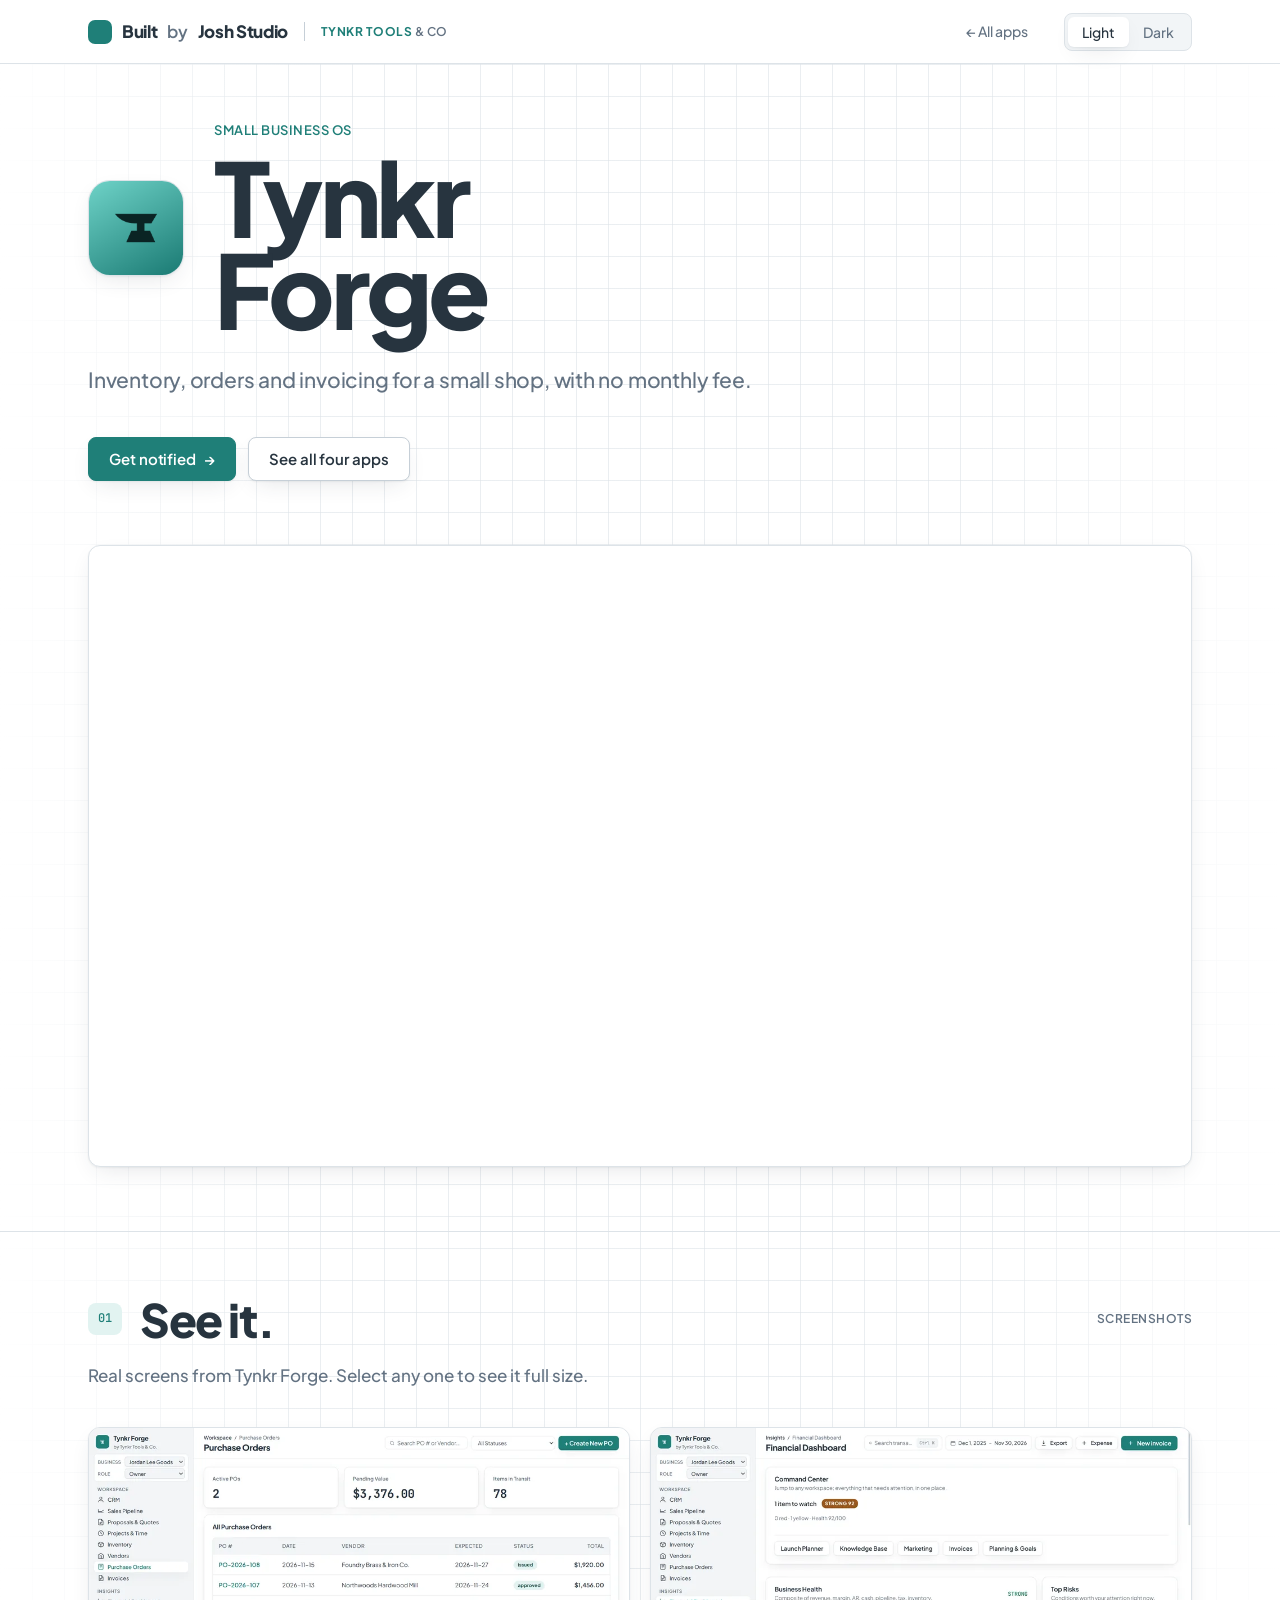
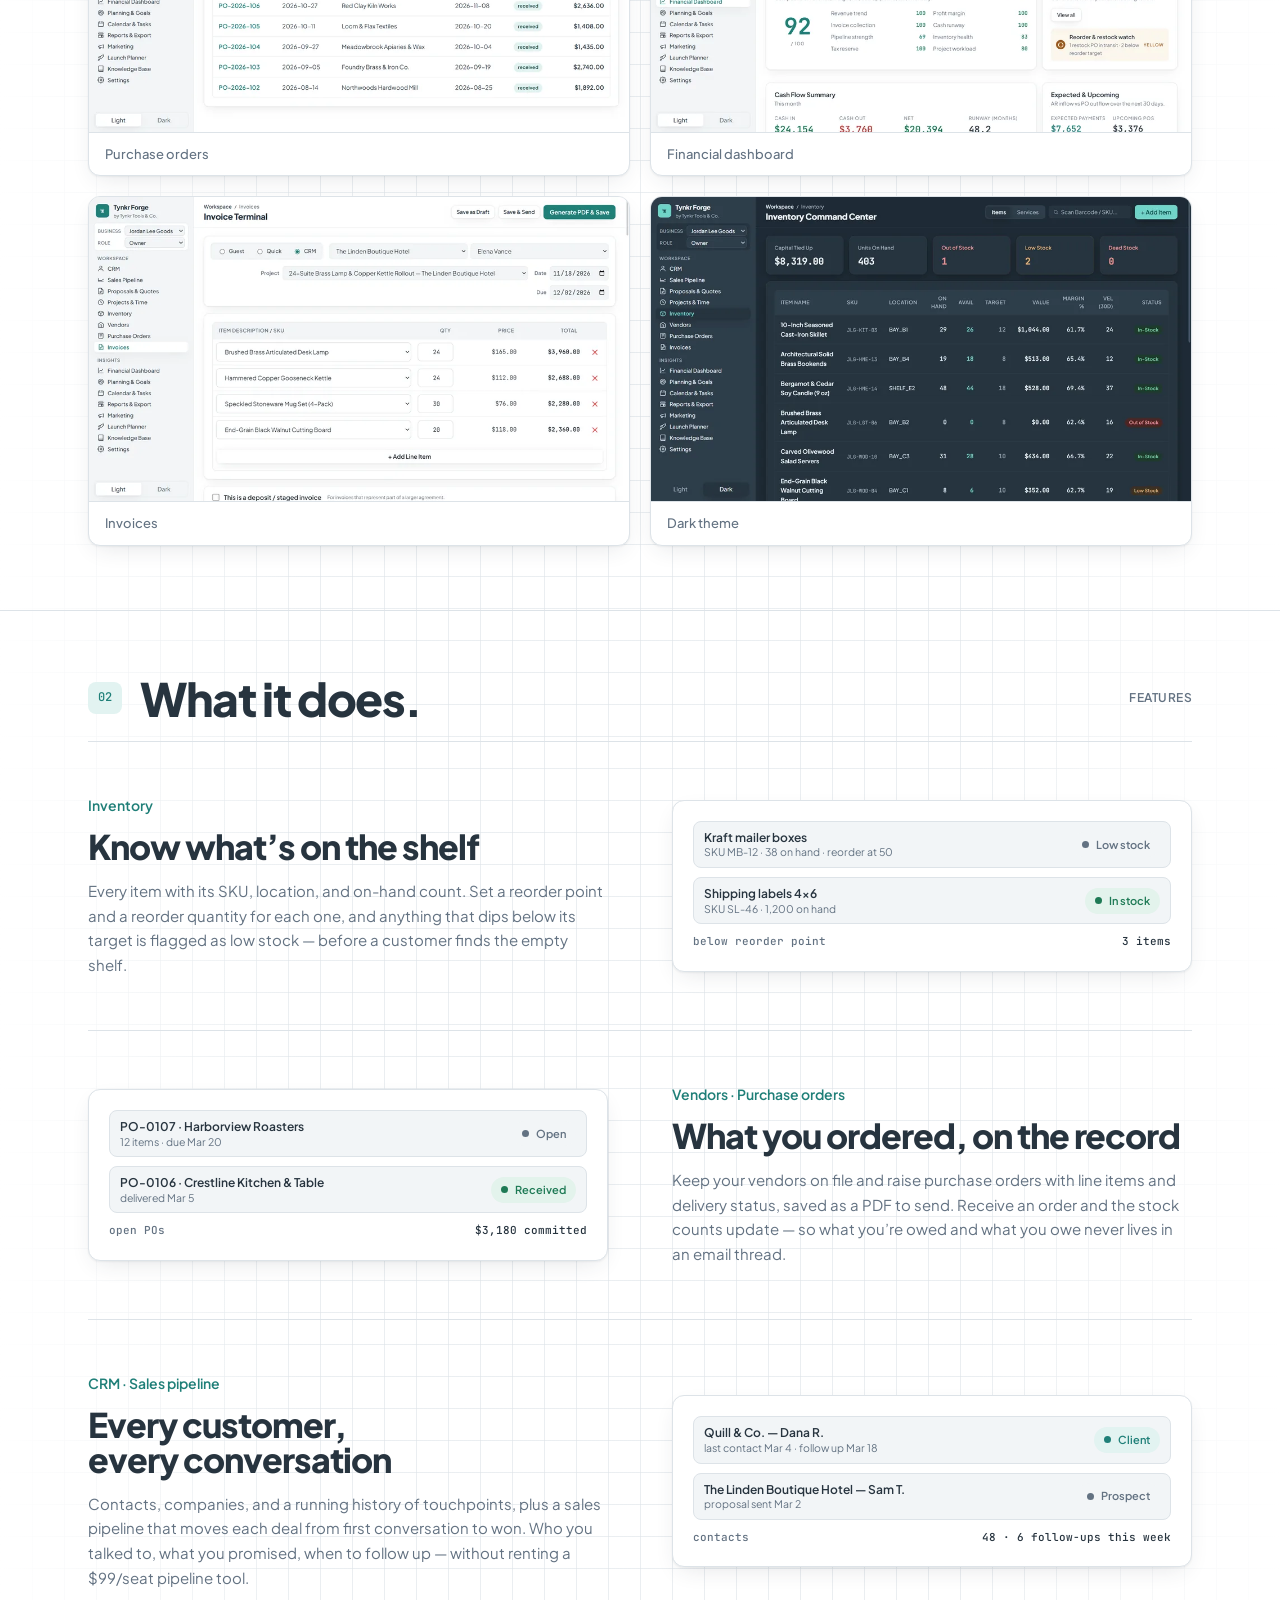
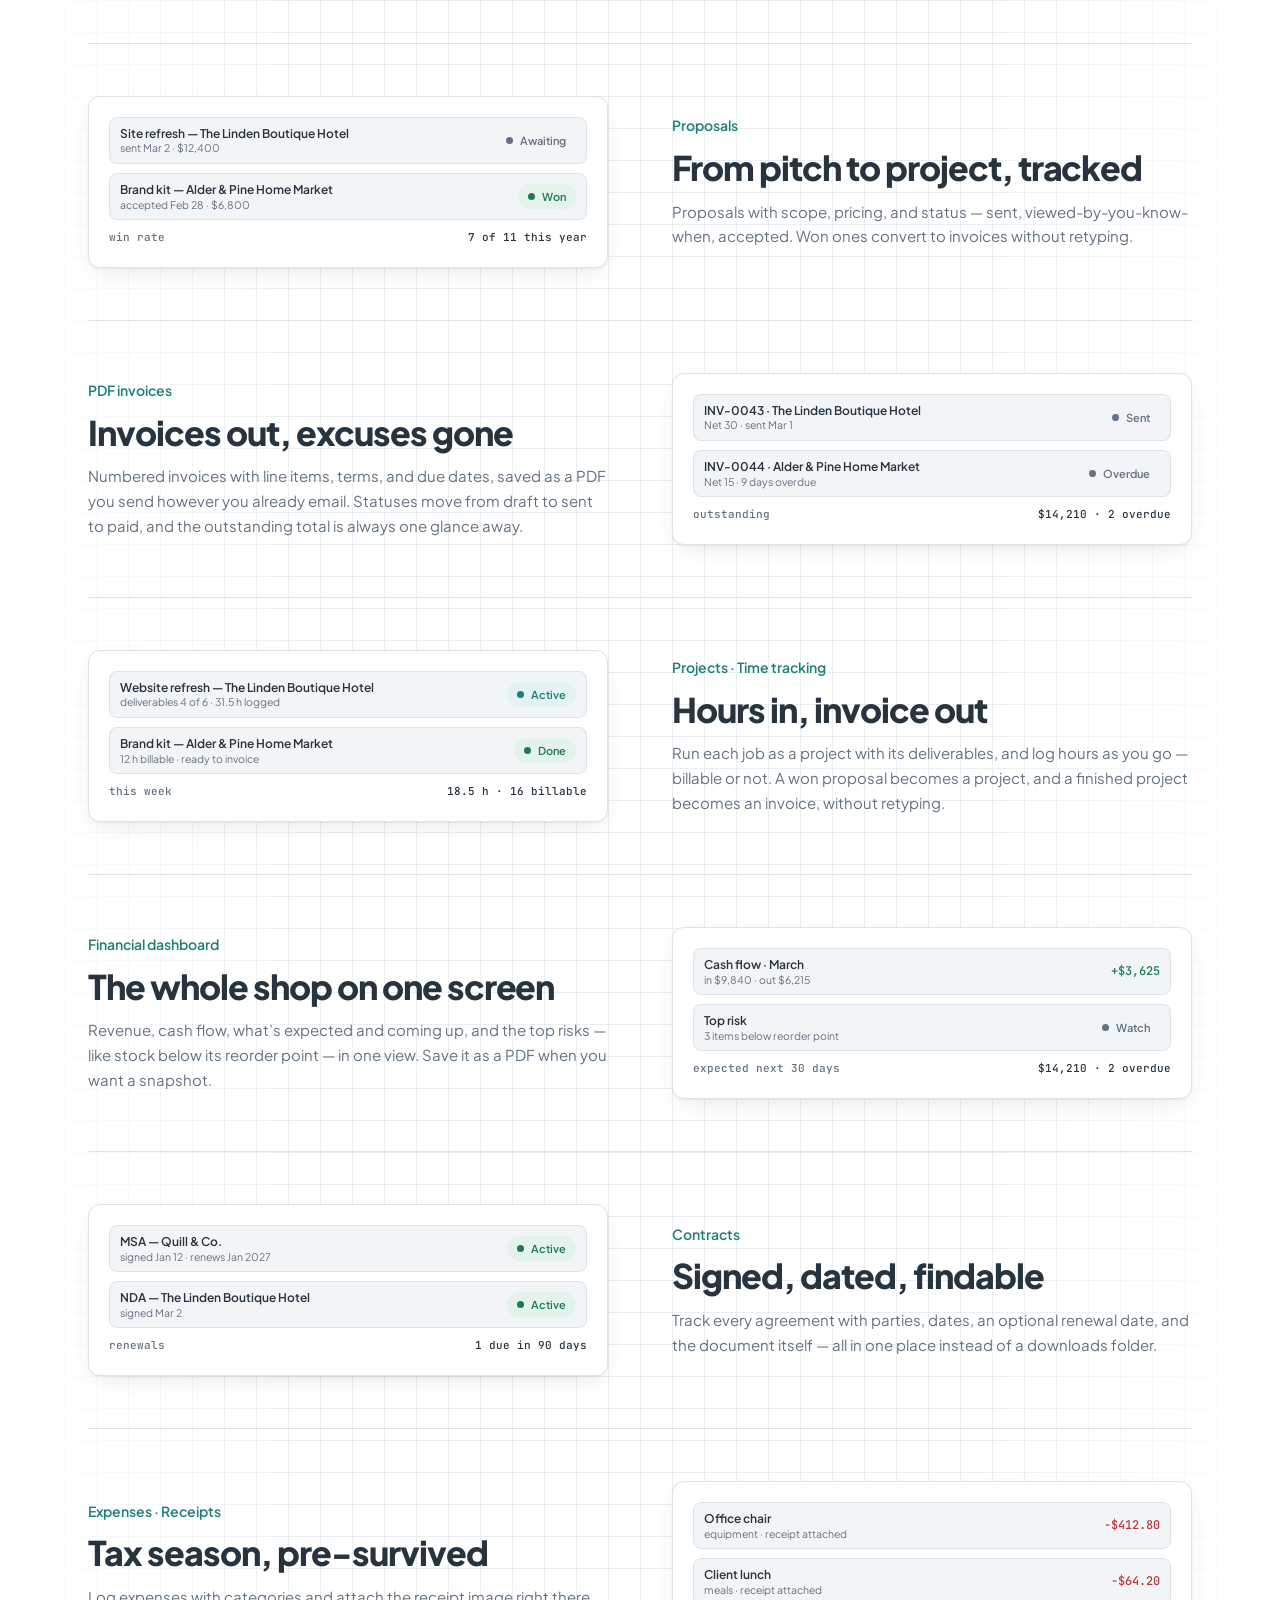
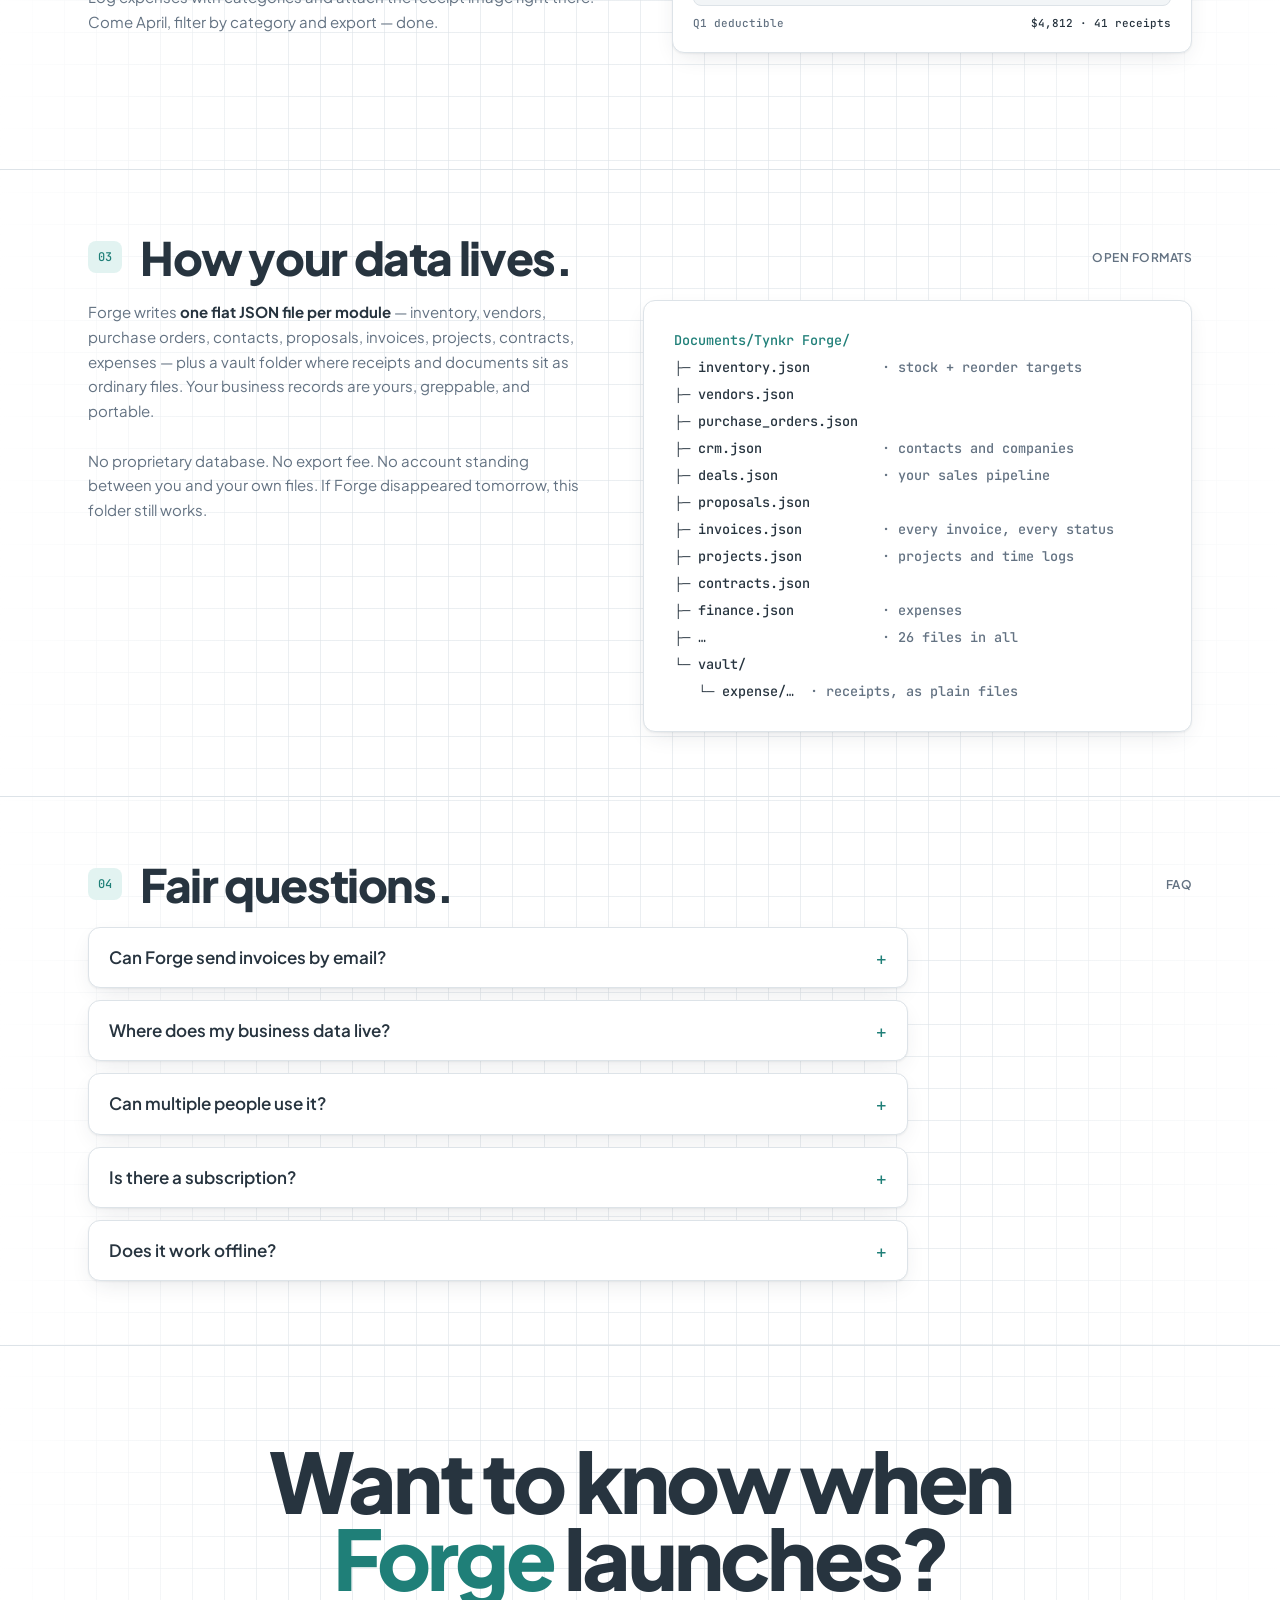
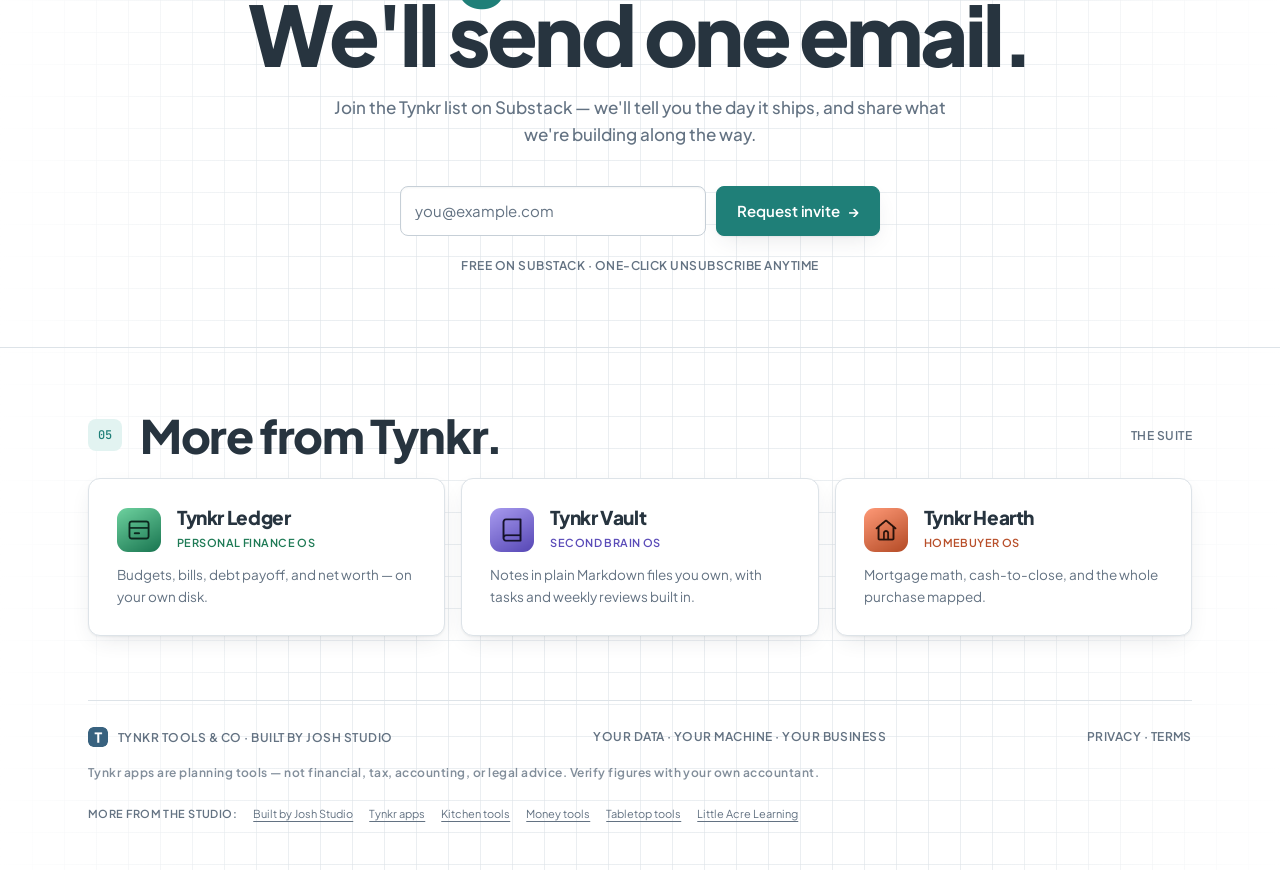
==== forge/index.html @ 576e193b "App icons: the Microsoft Store 300x300 tiles replace the letter icons - assets/tynkr-{vault,ledger,h" ====
<!doctype html>
<html lang="en" data-theme="light" data-screen-label="Tynkr Forge — Product page">
<head>
<meta charset="utf-8">
<!-- Google Analytics 4 -->
<script async src="https://www.googletagmanager.com/gtag/js?id=G-QDSPBB7S9J"></script>
<script>
  window.dataLayer = window.dataLayer || [];
  function gtag(){dataLayer.push(arguments);}
  gtag('js', new Date());
  gtag('config', 'G-QDSPBB7S9J');
</script>
<meta name="viewport" content="width=device-width,initial-scale=1">
<title>Tynkr Forge — Local-First Small Business OS for Windows</title>
<meta name="description" content="Inventory, orders and invoicing for a small shop, with no monthly fee — one local-first Windows app. No cloud, no accounts, no subscription.">
<meta name="robots" content="max-image-preview:large, max-snippet:-1, max-video-preview:-1">
<link rel="canonical" href="https://tynkr.builtbyjoshstudio.com/forge/">
<meta property="og:title" content="Tynkr Forge — Local-First Small Business OS for Windows">
<meta property="og:description" content="Inventory, orders and invoicing for a small shop, with no monthly fee — one local-first Windows app. No cloud, no accounts, no subscription.">
<meta property="og:image" content="https://tynkr.builtbyjoshstudio.com/assets/og-card.png">
<meta property="og:image:width" content="1200">
<meta property="og:image:height" content="630">
<meta property="og:image:alt" content="Tynkr Tools & Co — Your data. Your machine. Your business.">
<meta property="og:site_name" content="Tynkr Tools & Co">
<meta name="twitter:card" content="summary_large_image">
<meta name="twitter:image" content="https://tynkr.builtbyjoshstudio.com/assets/og-card.png">
<link rel="icon" href="/favicon.ico" sizes="any">
<link rel="icon" type="image/png" sizes="32x32" href="/favicon-32x32.png">
<link rel="icon" type="image/png" sizes="16x16" href="/favicon-16x16.png">
<link rel="apple-touch-icon" sizes="180x180" href="/apple-touch-icon.png">
<meta property="og:type" content="website">
<meta property="og:url" content="https://tynkr.builtbyjoshstudio.com/forge/">
<link rel="preload" href="/fonts/PlusJakartaSans-Variable.woff2" as="font" type="font/woff2" crossorigin>
<link rel="stylesheet" href="/css/tokens.css">
<link rel="stylesheet" href="/css/components.css">
<link rel="stylesheet" href="/css/tynkr.css">
<script type="application/ld+json">{"@context":"https://schema.org","@type":"SoftwareApplication","name":"Tynkr Forge","operatingSystem":"Windows","applicationCategory":"BusinessApplication","description":"Inventory, orders and invoicing for a small shop, with no monthly fee — one local-first Windows app. No cloud, no accounts, no subscription.","url":"https://tynkr.builtbyjoshstudio.com/forge/","publisher":{"@type":"Organization","@id":"https://builtbyjoshstudio.com/#organization","name":"Built by Josh Studio LLC"}}</script>
<script type="application/ld+json">{"@context":"https://schema.org","@type":"FAQPage","mainEntity":[{"@type":"Question","name":"Can Forge send invoices by email?","acceptedAnswer":{"@type":"Answer","text":"Forge generates the invoice as a PDF you send however you already email — it doesn’t send mail itself or route your client data through any server."}},{"@type":"Question","name":"Where does my business data live?","acceptedAnswer":{"@type":"Answer","text":"In flat JSON files on your disk — one per module — plus a vault folder where receipts and documents sit as ordinary files. Back it up with whatever you already use."}},{"@type":"Question","name":"Can multiple people use it?","acceptedAnswer":{"@type":"Answer","text":"Forge is built for solo owners and works on one machine at a time. Because the data is flat files, you can share the folder between machines with your own sync — but there’s no multi-user server, by design."}},{"@type":"Question","name":"Is there a subscription?","acceptedAnswer":{"@type":"Answer","text":"No. Forge is a one-time purchase when it launches. Bug fixes are always free; major version upgrades are a separate purchase. No account, no recurring billing."}},{"@type":"Question","name":"Does it work offline?","acceptedAnswer":{"@type":"Answer","text":"Yes. The app needs no internet connection and makes no network calls of its own. Updates arrive through the Microsoft Store when you're online."}}]}</script>
<script type="application/ld+json">{"@context":"https://schema.org","@type":"BreadcrumbList","itemListElement":[{"@type":"ListItem","position":1,"name":"Tynkr Tools & Co","item":"https://tynkr.builtbyjoshstudio.com/"},{"@type":"ListItem","position":2,"name":"Tynkr Forge","item":"https://tynkr.builtbyjoshstudio.com/forge/"}]}</script></head>
<body data-app="forge">

<!-- ===== TOP BAR ===== -->
<header class="nav tk-nav">
  <div class="wrap">
    <div class="tk-brand">
      <a class="wordmark" href="/">Built <em>by</em> Josh Studio</a>
      <span class="line-tag"><b>TYNKR TOOLS</b> &amp; CO</span>
    </div>
    <a class="tn-back" href="/">← All apps</a>
    <div class="switch" role="group" aria-label="Theme">
      <button type="button" data-theme-btn="light" aria-pressed="true">Light</button>
      <button type="button" data-theme-btn="dark" aria-pressed="false">Dark</button>
    </div>
  </div>
</header>

<main>

  <!-- ===== HERO ===== -->
  <header class="hero phero" data-screen-label="Hero">
    <div class="wrap">
      <div class="phero-main">
        <img class="appicon" data-appfb="forge" src="/assets/tynkr-forge-300.png" alt="Tynkr Forge icon" width="300" height="300">
        <div>
          <span class="os">Small Business OS</span>
          <h1>Tynkr<br>Forge</h1>
        </div>
      </div>
      <p class="hero-sub">Inventory, orders and invoicing for a small shop, with no monthly fee.</p>
      <div class="hero-cta">
        <a class="btn primary" href="#beta">Get notified <span class="arr">→</span></a>
        <a class="btn ghost" href="/">See all four apps</a>
      </div>

      <!-- what it looks like: the real inventory screen -->
      <div class="shot-frame" data-screen-label="App screenshot">
        <a class="shot" href="/assets/screens/forge-01-inventory.png" data-webp="/assets/screens/forge-01-inventory.webp" data-cap="Inventory"><picture><source type="image/webp" srcset="/assets/screens/forge-01-inventory-960.webp 960w, /assets/screens/forge-01-inventory.webp 1920w" sizes="(max-width: 1160px) calc(100vw - 56px), 1104px"><img src="/assets/screens/forge-01-inventory-960.png" srcset="/assets/screens/forge-01-inventory-960.png 960w, /assets/screens/forge-01-inventory.png 1920w" sizes="(max-width: 1160px) calc(100vw - 56px), 1104px" width="1920" height="1080" alt="Tynkr Forge’s Inventory Command Center: capital tied up, units on hand, and out-of-stock, low-stock and dead-stock counts, above an item table with SKU, location, stock on hand and available, reorder target, value, margin, 30-day sales velocity and status." loading="eager" fetchpriority="high" decoding="async"></picture></a>
      </div>
    </div>
  </header>

  <!-- ===== 01 · SCREENSHOTS ===== -->
  <section class="s" id="screens" data-screen-label="Screenshots">
    <div class="wrap">
      <div class="s-head reveal">
        <span class="s-num">01</span>
        <h2>See it.</h2>
        <span class="tag">Screenshots</span>
      </div>
      <p class="lead reveal">Real screens from Tynkr Forge. Select any one to see it full size.</p>
      <div class="shots">
        <a class="shot reveal" href="/assets/screens/forge-07-purchase-orders.png" data-webp="/assets/screens/forge-07-purchase-orders.webp" data-cap="Purchase orders"><picture><source type="image/webp" srcset="/assets/screens/forge-07-purchase-orders-960.webp 960w, /assets/screens/forge-07-purchase-orders.webp 1920w" sizes="(max-width: 760px) calc(100vw - 56px), 542px"><img src="/assets/screens/forge-07-purchase-orders-960.png" srcset="/assets/screens/forge-07-purchase-orders-960.png 960w, /assets/screens/forge-07-purchase-orders.png 1920w" sizes="(max-width: 760px) calc(100vw - 56px), 542px" width="1920" height="1080" alt="Tynkr Forge’s Purchase Orders screen: active POs, pending value and items in transit, above a list of purchase orders with date, vendor, expected date, status and total." loading="eager" decoding="async"></picture><span class="cap">Purchase orders</span></a>
        <a class="shot reveal" href="/assets/screens/forge-02-dashboard.png" data-webp="/assets/screens/forge-02-dashboard.webp" data-cap="Financial dashboard"><picture><source type="image/webp" srcset="/assets/screens/forge-02-dashboard-960.webp 960w, /assets/screens/forge-02-dashboard.webp 1920w" sizes="(max-width: 760px) calc(100vw - 56px), 542px"><img src="/assets/screens/forge-02-dashboard-960.png" srcset="/assets/screens/forge-02-dashboard-960.png 960w, /assets/screens/forge-02-dashboard.png 1920w" sizes="(max-width: 760px) calc(100vw - 56px), 542px" width="1920" height="1080" alt="Tynkr Forge’s Financial Dashboard: a business health score with its parts, top risks including a reorder watch, and a cash flow summary." loading="lazy" decoding="async"></picture><span class="cap">Financial dashboard</span></a>
        <a class="shot reveal" href="/assets/screens/forge-06-invoices.png" data-webp="/assets/screens/forge-06-invoices.webp" data-cap="Invoices"><picture><source type="image/webp" srcset="/assets/screens/forge-06-invoices-960.webp 960w, /assets/screens/forge-06-invoices.webp 1920w" sizes="(max-width: 760px) calc(100vw - 56px), 542px"><img src="/assets/screens/forge-06-invoices-960.png" srcset="/assets/screens/forge-06-invoices-960.png 960w, /assets/screens/forge-06-invoices.png 1920w" sizes="(max-width: 760px) calc(100vw - 56px), 542px" width="1920" height="1080" alt="Tynkr Forge’s Invoice Terminal: an invoice for a customer and project, with line items, quantities, prices and totals, and a Generate PDF &amp; Save button." loading="lazy" decoding="async"></picture><span class="cap">Invoices</span></a>
        <a class="shot reveal" href="/assets/screens/forge-09-inventory-dark.png" data-webp="/assets/screens/forge-09-inventory-dark.webp" data-cap="Dark theme"><picture><source type="image/webp" srcset="/assets/screens/forge-09-inventory-dark-960.webp 960w, /assets/screens/forge-09-inventory-dark.webp 1920w" sizes="(max-width: 760px) calc(100vw - 56px), 542px"><img src="/assets/screens/forge-09-inventory-dark-960.png" srcset="/assets/screens/forge-09-inventory-dark-960.png 960w, /assets/screens/forge-09-inventory-dark.png 1920w" sizes="(max-width: 760px) calc(100vw - 56px), 542px" width="1920" height="1080" alt="Tynkr Forge’s Inventory Command Center in the dark theme." loading="lazy" decoding="async"></picture><span class="cap">Dark theme</span></a>
      </div>
    </div>
  </section>

  <!-- ===== 02 · FEATURES ===== -->
  <section class="s" id="features" data-screen-label="Features">
    <div class="wrap">
      <div class="s-head reveal">
        <span class="s-num">02</span>
        <h2>What it does.</h2>
        <span class="tag">Features</span>
      </div>

      <div class="featrow reveal">
        <div class="ftext">
          <span class="eyebrow">Inventory</span>
          <h3>Know what’s on the shelf</h3>
          <p>Every item with its SKU, location, and on-hand count. Set a reorder point and a reorder quantity for each one, and anything that dips below its target is flagged as low stock — before a customer finds the empty shelf.</p>
        </div>
        <div class="fdemo" aria-hidden="true"><div class="mini"><div><div class="tt">Kraft mailer boxes</div><div class="ss">SKU MB-12 · 38 on hand · reorder at 50</div></div><span class="badge plain"><span class="d"></span>Low stock</span></div><div class="mini"><div><div class="tt">Shipping labels 4×6</div><div class="ss">SKU SL-46 · 1,200 on hand</div></div><span class="badge pos"><span class="d"></span>In stock</span></div><div class="klabel"><span>below reorder point</span><b>3 items</b></div></div>
      </div>

      <div class="featrow flip reveal">
        <div class="ftext">
          <span class="eyebrow">Vendors · Purchase orders</span>
          <h3>What you ordered, on the record</h3>
          <p>Keep your vendors on file and raise purchase orders with line items and delivery status, saved as a PDF to send. Receive an order and the stock counts update — so what you’re owed and what you owe never lives in an email thread.</p>
        </div>
        <div class="fdemo" aria-hidden="true"><div class="mini"><div><div class="tt">PO-0107 · Harborview Roasters</div><div class="ss">12 items · due Mar 20</div></div><span class="badge plain"><span class="d"></span>Open</span></div><div class="mini"><div><div class="tt">PO-0106 · Crestline Kitchen &amp; Table</div><div class="ss">delivered Mar 5</div></div><span class="badge pos"><span class="d"></span>Received</span></div><div class="klabel"><span>open POs</span><b>$3,180 committed</b></div></div>
      </div>

      <div class="featrow reveal">
        <div class="ftext">
          <span class="eyebrow">CRM · Sales pipeline</span>
          <h3>Every customer, every conversation</h3>
          <p>Contacts, companies, and a running history of touchpoints, plus a sales pipeline that moves each deal from first conversation to won. Who you talked to, what you promised, when to follow up — without renting a $99/seat pipeline tool.</p>
        </div>
        <div class="fdemo" aria-hidden="true"><div class="mini"><div><div class="tt">Quill &amp; Co. — Dana R.</div><div class="ss">last contact Mar 4 · follow up Mar 18</div></div><span class="badge acc"><span class="d"></span>Client</span></div><div class="mini"><div><div class="tt">The Linden Boutique Hotel — Sam T.</div><div class="ss">proposal sent Mar 2</div></div><span class="badge plain"><span class="d"></span>Prospect</span></div><div class="klabel"><span>contacts</span><b>48 · 6 follow-ups this week</b></div></div>
      </div>

      <div class="featrow flip reveal">
        <div class="ftext">
          <span class="eyebrow">Proposals</span>
          <h3>From pitch to project, tracked</h3>
          <p>Proposals with scope, pricing, and status — sent, viewed-by-you-know-when, accepted. Won ones convert to invoices without retyping.</p>
        </div>
        <div class="fdemo" aria-hidden="true"><div class="mini"><div><div class="tt">Site refresh — The Linden Boutique Hotel</div><div class="ss">sent Mar 2 · $12,400</div></div><span class="badge plain"><span class="d"></span>Awaiting</span></div><div class="mini"><div><div class="tt">Brand kit — Alder &amp; Pine Home Market</div><div class="ss">accepted Feb 28 · $6,800</div></div><span class="badge pos"><span class="d"></span>Won</span></div><div class="klabel"><span>win rate</span><b>7 of 11 this year</b></div></div>
      </div>
      <div class="featrow reveal">
        <div class="ftext">
          <span class="eyebrow">PDF invoices</span>
          <h3>Invoices out, excuses gone</h3>
          <p>Numbered invoices with line items, terms, and due dates, saved as a PDF you send however you already email. Statuses move from draft to sent to paid, and the outstanding total is always one glance away.</p>
        </div>
        <div class="fdemo" aria-hidden="true"><div class="mini"><div><div class="tt">INV-0043 · The Linden Boutique Hotel</div><div class="ss">Net 30 · sent Mar 1</div></div><span class="badge plain"><span class="d"></span>Sent</span></div><div class="mini"><div><div class="tt">INV-0044 · Alder &amp; Pine Home Market</div><div class="ss">Net 15 · 9 days overdue</div></div><span class="badge plain"><span class="d"></span>Overdue</span></div><div class="klabel"><span>outstanding</span><b>$14,210 · 2 overdue</b></div></div>
      </div>

      <div class="featrow flip reveal">
        <div class="ftext">
          <span class="eyebrow">Projects · Time tracking</span>
          <h3>Hours in, invoice out</h3>
          <p>Run each job as a project with its deliverables, and log hours as you go — billable or not. A won proposal becomes a project, and a finished project becomes an invoice, without retyping.</p>
        </div>
        <div class="fdemo" aria-hidden="true"><div class="mini"><div><div class="tt">Website refresh — The Linden Boutique Hotel</div><div class="ss">deliverables 4 of 6 · 31.5 h logged</div></div><span class="badge acc"><span class="d"></span>Active</span></div><div class="mini"><div><div class="tt">Brand kit — Alder &amp; Pine Home Market</div><div class="ss">12 h billable · ready to invoice</div></div><span class="badge pos"><span class="d"></span>Done</span></div><div class="klabel"><span>this week</span><b>18.5 h · 16 billable</b></div></div>
      </div>

      <div class="featrow reveal">
        <div class="ftext">
          <span class="eyebrow">Financial dashboard</span>
          <h3>The whole shop on one screen</h3>
          <p>Revenue, cash flow, what’s expected and coming up, and the top risks — like stock below its reorder point — in one view. Save it as a PDF when you want a snapshot.</p>
        </div>
        <div class="fdemo" aria-hidden="true"><div class="mini"><div><div class="tt">Cash flow · March</div><div class="ss">in $9,840 · out $6,215</div></div><span class="amt" style="color:var(--pos)">+$3,625</span></div><div class="mini"><div><div class="tt">Top risk</div><div class="ss">3 items below reorder point</div></div><span class="badge plain"><span class="d"></span>Watch</span></div><div class="klabel"><span>expected next 30 days</span><b>$14,210 · 2 overdue</b></div></div>
      </div>

      <div class="featrow flip reveal">
        <div class="ftext">
          <span class="eyebrow">Contracts</span>
          <h3>Signed, dated, findable</h3>
          <p>Track every agreement with parties, dates, an optional renewal date, and the document itself — all in one place instead of a downloads folder.</p>
        </div>
        <div class="fdemo" aria-hidden="true"><div class="mini"><div><div class="tt">MSA — Quill &amp; Co.</div><div class="ss">signed Jan 12 · renews Jan 2027</div></div><span class="badge pos"><span class="d"></span>Active</span></div><div class="mini"><div><div class="tt">NDA — The Linden Boutique Hotel</div><div class="ss">signed Mar 2</div></div><span class="badge pos"><span class="d"></span>Active</span></div><div class="klabel"><span>renewals</span><b>1 due in 90 days</b></div></div>
      </div>

      <div class="featrow reveal">
        <div class="ftext">
          <span class="eyebrow">Expenses · Receipts</span>
          <h3>Tax season, pre-survived</h3>
          <p>Log expenses with categories and attach the receipt image right there. Come April, filter by category and export — done.</p>
        </div>
        <div class="fdemo" aria-hidden="true"><div class="mini"><div><div class="tt">Office chair</div><div class="ss">equipment · receipt attached</div></div><span class="amt" style="color:var(--neg)">−$412.80</span></div><div class="mini"><div><div class="tt">Client lunch</div><div class="ss">meals · receipt attached</div></div><span class="amt" style="color:var(--neg)">−$64.20</span></div><div class="klabel"><span>Q1 deductible</span><b>$4,812 · 41 receipts</b></div></div>
      </div>
    </div>
  </section>

  <!-- ===== 03 · YOUR DATA ===== -->
  <section class="s" id="data" data-screen-label="How your data lives">
    <div class="wrap">
      <div class="s-head reveal">
        <span class="s-num">03</span>
        <h2>How your data lives.</h2>
        <span class="tag">Open formats</span>
      </div>
      <div class="datacols">
        <p class="dnote reveal">Forge writes <strong>one flat JSON file per module</strong> — inventory, vendors, purchase orders, contacts, proposals, invoices, projects, contracts, expenses — plus a vault folder where receipts and documents sit as ordinary files. Your business records are yours, greppable, and portable.<br><br>No proprietary database. No export fee. No account standing between you and your own files. If Forge disappeared tomorrow, this folder still works.</p>
        <div class="ftree reveal"><b>Documents/Tynkr Forge/</b>
├─ inventory.json         <i>· stock + reorder targets</i>
├─ vendors.json
├─ purchase_orders.json
├─ crm.json               <i>· contacts and companies</i>
├─ deals.json             <i>· your sales pipeline</i>
├─ proposals.json
├─ invoices.json          <i>· every invoice, every status</i>
├─ projects.json          <i>· projects and time logs</i>
├─ contracts.json
├─ finance.json           <i>· expenses</i>
├─ …                      <i>· 26 files in all</i>
└─ vault/
   └─ expense/…  <i>· receipts, as plain files</i></div>
      </div>
    </div>
  </section>

  <!-- ===== 04 · FAQ ===== -->
  <section class="s" id="faq" data-screen-label="FAQ">
    <div class="wrap">
      <div class="s-head reveal">
        <span class="s-num">04</span>
        <h2>Fair questions.</h2>
        <span class="tag">FAQ</span>
      </div>
      <div class="faq">
        <details class="reveal"><summary>Can Forge send invoices by email?</summary><p>Forge generates the invoice as a PDF you send however you already email — it doesn’t send mail itself or route your client data through any server.</p></details>

        <details class="reveal"><summary>Where does my business data live?</summary><p>In flat JSON files on your disk — one per module — plus a vault folder where receipts and documents sit as ordinary files. Back it up with whatever you already use.</p></details>

        <details class="reveal"><summary>Can multiple people use it?</summary><p>Forge is built for solo owners and works on one machine at a time. Because the data is flat files, you can share the folder between machines with your own sync — but there’s no multi-user server, by design.</p></details>

        <details class="reveal"><summary>Is there a subscription?</summary><p>No. Forge is a one-time purchase when it launches. Bug fixes are always free; major version upgrades are a separate purchase. No account, no recurring billing.</p></details>

        <details class="reveal"><summary>Does it work offline?</summary><p>Yes. The app needs no internet connection and makes no network calls of its own. Updates arrive through the Microsoft Store when you're online.</p></details>
      </div>
    </div>
  </section>

  <!-- ===== BETA CTA ===== -->
  <section class="closing" id="beta" data-screen-label="Beta signup">
    <div class="wrap">
      <h2 class="reveal">Want to know when <span class="em">Forge</span> launches?<br>We'll send one email.</h2>
      <p class="reveal">Join the Tynkr list on Substack — we'll tell you the day it ships, and share what we're building along the way.</p>
      <form class="beta-form reveal" id="beta-form">
        <input type="email" name="email" required placeholder="you@example.com" aria-label="Email address">
        <input type="hidden" name="app" value="forge">
        <button class="btn primary" type="submit">Request invite <span class="arr">→</span></button>
      </form>
      <p class="form-done" id="form-done">✓ You're on the list. One email, when it's ready. That's it.</p>
      <p class="form-err" id="form-err">Something went wrong — nothing was sent. Please try again, or email <a href="mailto:support@builtbyjoshstudio.com">support@builtbyjoshstudio.com</a>.</p>
      <p class="form-note">Free on Substack · one-click unsubscribe anytime</p>
    </div>
  </section>

  <!-- ===== MORE FROM TYNKR ===== -->
  <section class="s" id="more" data-screen-label="More from Tynkr">
    <div class="wrap">
      <div class="s-head reveal">
        <span class="s-num">05</span>
        <h2>More from Tynkr.</h2>
        <span class="tag">The suite</span>
      </div>
      <div class="apps-grid more-grid">

        <a class="app-card more-card reveal" style="--ac:var(--c-ledger)" href="/ledger/">
          <div class="app-head">
            <img data-appfb="ledger" src="/assets/tynkr-ledger-300.png" alt="Tynkr Ledger icon" width="300" height="300">
            <div><span class="name">Tynkr Ledger</span><span class="os">Personal Finance OS</span></div>
          </div>
          <p class="desc">Budgets, bills, debt payoff, and net worth — on your own disk.</p>
        </a>

        <a class="app-card more-card reveal" style="--ac:var(--c-vault)" href="/vault/">
          <div class="app-head">
            <img data-appfb="vault" src="/assets/tynkr-vault-300.png" alt="Tynkr Vault icon" width="300" height="300">
            <div><span class="name">Tynkr Vault</span><span class="os">Second Brain OS</span></div>
          </div>
          <p class="desc">Notes in plain Markdown files you own, with tasks and weekly reviews built in.</p>
        </a>

        <a class="app-card more-card reveal" style="--ac:var(--c-hearth)" href="/hearth/">
          <div class="app-head">
            <img data-appfb="hearth" src="/assets/tynkr-hearth-300.png" alt="Tynkr Hearth icon" width="300" height="300">
            <div><span class="name">Tynkr Hearth</span><span class="os">Homebuyer OS</span></div>
          </div>
          <p class="desc">Mortgage math, cash-to-close, and the whole purchase mapped.</p>
        </a>
      </div>
    </div>
  </section>

  <div class="wrap">
    <div class="foot">
      <span class="fb"><img data-appfb="tools" src="/assets/tynkr-tools-512.png" alt="" width="512" height="512">TYNKR TOOLS &amp; CO · BUILT BY JOSH STUDIO</span>
      <span>YOUR DATA · YOUR MACHINE · YOUR BUSINESS</span><span><a href="/privacy/">PRIVACY</a> · <a href="/terms/">TERMS</a></span><span style="flex-basis:100%;opacity:.8;">Tynkr apps are planning tools — not financial, tax, accounting, or legal advice. Verify figures with your own accountant.</span>
    </div>
    <nav aria-label="More from Built by Josh Studio" class="studio-links">
      <span>More from the studio:</span>
      <a href="https://builtbyjoshstudio.com/">Built by Josh Studio</a>
      <a href="https://tynkr.builtbyjoshstudio.com/">Tynkr apps</a>
      <a href="https://tools.builtbyjoshstudio.com/">Kitchen tools</a>
      <a href="https://tools.builtbyjoshstudio.com/money/">Money tools</a>
      <a href="https://tools.builtbyjoshstudio.com/tabletop/">Tabletop tools</a>
      <a href="https://littleacrelearning.com/">Little Acre Learning</a>
    </nav>
  </div>

</main>

<script src="/js/shots.js" defer></script>
<script>
  document.documentElement.classList.add('js');

  const order = ['light', 'dark'];
  // Dark is the zodiac palette from the main site (tokens.css "cosmic"), without the star field
  const ATTR = { light: 'light', dark: 'cosmic' };
  const btns = [...document.querySelectorAll('[data-theme-btn]')];
  const reduce = window.matchMedia('(prefers-reduced-motion: reduce)').matches;

  // save = true only when the visitor picked the theme; the default is never written
  function applyTheme(t, save) {
    document.documentElement.setAttribute('data-theme', ATTR[t]);
    btns.forEach(b => b.setAttribute('aria-pressed', b.dataset.themeBtn === t ? 'true' : 'false'));
    if (save) { try { localStorage.setItem('tynkr-site-theme', t); } catch (e) {} }
  }

  function setTheme(t, evt) {
    if (!document.startViewTransition || reduce || !evt) { applyTheme(t, true); return; }
    const x = evt.clientX, y = evt.clientY;
    const r = Math.hypot(Math.max(x, innerWidth - x), Math.max(y, innerHeight - y));
    const vt = document.startViewTransition(() => applyTheme(t, true));
    vt.ready.then(() => {
      document.documentElement.animate(
        { clipPath: [`circle(0px at ${x}px ${y}px)`, `circle(${r}px at ${x}px ${y}px)`] },
        { duration: 560, easing: 'cubic-bezier(.4,0,.2,1)', pseudoElement: '::view-transition-new(root)' }
      );
    }).catch(() => {});
    vt.finished.catch(() => {});
  }

  btns.forEach(b => b.addEventListener('click', (e) => setTheme(b.dataset.themeBtn, e)));

  // restore the visitor's own choice; the site opens light (an old saved "mist" opens light too)
  try {
    if (localStorage.getItem('tynkr-site-theme') === 'dark') applyTheme('dark', false);
  } catch (e) {}

  // scroll reveal
  if (!reduce && 'IntersectionObserver' in window) {
    const io = new IntersectionObserver((entries) => {
      entries.forEach((en, i) => {
        if (en.isIntersecting) {
          en.target.style.transitionDelay = Math.min(i * 60, 240) + 'ms';
          en.target.classList.add('in');
          io.unobserve(en.target);
        }
      });
    }, { threshold: 0.12, rootMargin: '0px 0px -8% 0px' });
    document.querySelectorAll('.reveal').forEach(el => io.observe(el));
  } else {
    document.querySelectorAll('.reveal').forEach(el => el.classList.add('in'));
  }

  // beta form — send subscribers to the Tynkr Tools & Co Substack, email pre-filled.
  const SUBSTACK_SUBSCRIBE = 'https://tynkrtoolsco.substack.com/subscribe';
  const betaForm = document.getElementById('beta-form');
  betaForm.addEventListener('submit', (e) => {
    e.preventDefault();
    const input = betaForm.querySelector('input[name="email"]');
    const email = (input.value || '').trim();
    if (!email) { input.focus(); return; }
    const btn = betaForm.querySelector('button');
    btn.disabled = true; btn.firstChild.textContent = 'Taking you there… ';
    window.location.href = SUBSTACK_SUBSCRIBE + '?email=' + encodeURIComponent(email);
  });

  // ---- fintech instrument layer: count-ups, spark reveal, progress fill, live tx ----
  const easeOut = t => 1 - Math.pow(1 - t, 3);

  function countUp(el, target, dur, fmt) {
    if (reduce) { el.textContent = fmt(target); return; }
    const t0 = performance.now();
    (function frame(now) {
      const p = Math.min((now - t0) / dur, 1);
      el.textContent = fmt(target * easeOut(p));
      if (p < 1) requestAnimationFrame(frame);
    })(t0);
  }

  const money = v => '$' + v.toLocaleString('en-US', { minimumFractionDigits: 2, maximumFractionDigits: 2 });

  // net worth + spark + progress: trigger on first reveal of the suite
  const suite = document.querySelector('.suite');
  if (suite) {
    const suiteIO = new IntersectionObserver((es) => {
      es.forEach(en => {
        if (!en.isIntersecting) return;
        suiteIO.disconnect();
        countUp(document.getElementById('networth'), 128414.30, 900, money);
        document.getElementById('spark').classList.add('in');
        requestAnimationFrame(() => document.getElementById('hearth-prog').classList.add('fill'));
      });
    }, { threshold: 0.3 });
    suiteIO.observe(suite);
  }

  // stats band count-ups
  const statrow = document.getElementById('statrow');
  if (statrow) {
    const statIO = new IntersectionObserver((es) => {
      es.forEach(en => {
        if (!en.isIntersecting) return;
        statIO.disconnect();
        statrow.querySelectorAll('[data-count]').forEach(el => {
          const target = +el.dataset.count, sfx = el.dataset.suffix || '';
          countUp(el, target, 900, v => Math.round(v) + sfx);
        });
      });
    }, { threshold: 0.4 });
    statIO.observe(statrow);
  }

  // live transaction feed — cycles while on screen, pauses off-viewport
  const TX = [
    { tt: 'Grocery Outlet', ss: 'Checking · Mar 4', amt: '−$86.12', neg: true },
    { tt: 'Transfer to savings', ss: 'Transfer · Mar 5', amt: '+$150.00', neg: false },
    { tt: 'Electric bill', ss: 'Bills · Mar 6', amt: '−$114.60', neg: true },
    { tt: 'Freelance invoice', ss: 'Checking · Mar 7', amt: '+$975.00', neg: false },
    { tt: 'Internet', ss: 'Bills · Mar 8', amt: '−$69.99', neg: true },
    { tt: 'CSV import — 34 rows', ss: 'Chase · Mar 9', amt: '✓', neg: false }
  ];
  const stack = document.getElementById('txstack');
  if (stack && !reduce) {
    let txi = 0, timer = null;
    const feedIO = new IntersectionObserver((es) => {
      es.forEach(en => {
        if (en.isIntersecting && !timer) timer = setInterval(tick, 6000);
        if (!en.isIntersecting && timer) { clearInterval(timer); timer = null; }
      });
    }, { threshold: 0.2 });
    feedIO.observe(stack);
    function tick() {
      const tx = TX[txi++ % TX.length];
      const row = document.createElement('div');
      row.className = 'mini enter';
      row.innerHTML = '<div><div class="tt"></div><div class="ss"></div></div>' +
        '<span class="amt" style="color:var(' + (tx.neg ? '--neg' : '--pos') + ')"></span>';
      row.querySelector('.tt').textContent = tx.tt;
      row.querySelector('.ss').textContent = tx.ss;
      row.querySelector('.amt').textContent = tx.amt;
      const rows = stack.querySelectorAll('.mini');
      const last = rows[rows.length - 1];
      last.classList.add('exit');
      stack.prepend(row);
      setTimeout(() => last.remove(), 320);
    }
  }

  // icon fallback — flat colored square with app initial if a PNG fails.
  // Runs on the error event AND on images that already 404'd before this
  // script attached (complete && naturalWidth === 0), so the fallback is
  // reliable regardless of when the failed load resolves.
  const FB = { ledger: 'var(--c-ledger)', vault: 'var(--c-vault)', hearth: 'var(--c-hearth)', forge: 'var(--c-forge)', tools: 'var(--accent)' };
  function appFallback(img) {
    if (!img.parentNode) return;
    const app = img.dataset.appfb;
    const size = Math.round(img.getBoundingClientRect().width) || 20;
    const fb = document.createElement('span');
    fb.setAttribute('role', 'img');
    fb.setAttribute('aria-label', img.alt || ('Tynkr ' + app));
    fb.style.cssText = 'display:inline-grid;place-items:center;flex-shrink:0;' +
      'width:' + size + 'px;height:' + size + 'px;border-radius:' + Math.round(size * .24) + 'px;' +
      'background:' + FB[app] + ';color:var(--accent-ink);font-family:var(--font-display);' +
      'font-weight:800;font-size:' + Math.round(size * .52) + 'px;line-height:1;';
    fb.textContent = app.charAt(0).toUpperCase();
    img.replaceWith(fb);
  }
  document.querySelectorAll('img[data-appfb]').forEach(img => {
    img.addEventListener('error', () => appFallback(img), { once: true });
    if (img.complete && img.naturalWidth === 0) appFallback(img);
  });
</script>

</body>
</html>
---- css/tokens.css ----
/* ==========================================================================
   Built by Josh Studio — "Ledger" tokens
   Light-first, white and Payne's gray, one steel blue; a Payne's-gray dark for the apps and a cosmic edition for the zodiac. Linked by every page.
   Default is light; data-theme="slate" (or "dark") is the apps' and tools' dark theme,
   data-theme="cosmic" the zodiac pages. Token names follow Kinetic v5 so
   nothing breaks; old --bbj-* / --tynkr-* names are aliased at the end.
   ========================================================================== */

:root, [data-theme="light"] {
  /* --- ground ------------------------------------------------------------ */
  --canvas:      #ffffff;   /* page */
  --surface:     #ffffff;   /* cards (edge + shadow separate them) */
  --surface-2:   #f2f5f7;   /* inset, cool Payne's tint */
  --surface-3:   #e6ebef;
  --ink:         #27343f;   /* Payne's gray, deep. 12.7:1 on white */
  --ink-2:       #34434f;   /* body text */
  --muted:       #637282;   /* secondary text, 4.9:1 on white */
  --line:        #dde3e8;
  --line-2:      #c6cfd7;

  /* --- brand blue --------------------------------------------------------- */
  --accent:      #38627f;   /* steel blue, Payne's lifted toward action. 6.5:1 on white */
  --accent-ink:  #ffffff;
  --accent-soft: #e4edf4;
  --accent-deep: #27343f;   /* Payne's gray — hero panels, footer */
  --accent-2:    #b5731e;   /* warm brass: the highlighted phrase at display size (4:1, large text only), covers, markers */

  /* --- status --------------------------------------------------------------- */
  --pos:         #1e7a55;   /* 5.3:1 on white */
  --pos-soft:    #e3f3ec;
  --neg:         #b93a3a;   /* 5.6:1 on white */
  --neg-soft:    #fdeaea;

  /* --- shadow: real, soft, two layers ------------------------------------- */
  --shadow:      0 1px 2px rgba(39,52,63,.06), 0 8px 24px -8px rgba(39,52,63,.14);
  --shadow-lg:   0 2px 4px rgba(39,52,63,.06), 0 24px 48px -16px rgba(39,52,63,.2);

  /* --- type ------------------------------------------------------------------ */
  --font-display: "Plus Jakarta Sans", ui-sans-serif, system-ui, sans-serif;
  --font-ui:      "Plus Jakarta Sans", ui-sans-serif, system-ui, sans-serif;
  --font-mono:    "JetBrains Mono", ui-monospace, SFMono-Regular, Menlo, monospace;
  --font-body:    var(--font-ui);

  --text-display: clamp(2.75rem, 5.4vw, 4.75rem);
  --text-h1:      clamp(2.25rem, 3.8vw, 3.25rem);
  --text-h2:      2rem;
  --text-h3:      1.25rem;
  --text-h4:      1.0625rem;
  --text-lead:    1.1875rem;
  --text-body:    1rem;
  --text-ui:      0.9375rem;
  --text-small:   0.875rem;
  --text-label:   0.75rem;

  --leading-display: 1.02;
  --leading-heading: 1.15;
  --leading-body:    1.6;
  --tracking-display: -0.03em;
  --tracking-heading: -0.02em;
  --tracking-label:   0.04em;

  --weight-display: 800;
  --weight-regular: 400;
  --weight-medium:  500;
  --weight-semibold: 600;

  /* --- space ------------------------------------------------------------------- */
  --space-1: 4px;  --space-2: 8px;  --space-3: 12px; --space-4: 16px;
  --space-5: 20px; --space-6: 24px; --space-7: 28px; --space-8: 32px;
  --space-10: 40px; --space-12: 48px; --space-16: 64px; --space-24: 96px;
  --container-max: 1200px;
  --measure: 66ch;
  --gutter: 24px;
  --section-pad: 88px;

  /* --- shape -------------------------------------------------------------------- */
  --r:      12px;   /* cards, media */
  --r-s:    8px;    /* inputs, buttons, chips */
  --r-lg:   20px;   /* hero panels */
  --r-pill: 999px;  /* badges only */
  --rule:   1px solid var(--line-2);
  --hair:   1px solid var(--line);

  /* --- motion --------------------------------------------------------------------- */
  --ease:   cubic-bezier(.2, .7, .2, 1);
  --t-fast: .15s;
  --t-base: .25s;
}

[data-theme="dark"], [data-theme="slate"] {
  /* Payne's gray, dark: the apps' and tools' dark theme */
  --canvas:      #1e2a35;
  --surface:     #263440;
  --surface-2:   #2e3d4a;
  --surface-3:   #374756;
  --ink:         #f2f5f7;
  --ink-2:       #e6ebef;
  --muted:       #a3b1bf;   /* 6.7:1 on canvas */
  --line:        #34434f;
  --line-2:      #46586a;
  --accent:      #9cc3e3;   /* steel lifted: 7.9:1 on canvas */
  --accent-ink:  #1e2a35;
  --accent-soft: #2e3d4a;
  --accent-deep: #141d25;
  --accent-2:    #e0a95a;
  --pos:         #6fd3a0;
  --pos-soft:    #1e3a2d;
  --neg:         #ff9494;
  --neg-soft:    #4a2525;
  --shadow:      0 1px 2px rgba(0,0,0,.25), 0 8px 24px -8px rgba(0,0,0,.45);
  --shadow-lg:   0 2px 4px rgba(0,0,0,.25), 0 24px 48px -16px rgba(0,0,0,.55);
}

[data-theme="cosmic"] {
  /* the zodiac edition: deep indigo, gold signal, nebula and stars (see .cosmos in components.css) */
  --canvas:      #090a1a;
  --surface:     #12143a;
  --surface-2:   #1a1d4d;
  --surface-3:   #23276a;
  --ink:         #f3f0ff;
  --ink-2:       #e6e2ff;
  --muted:       #a9a6cf;   /* 8.5:1 on canvas */
  --line:        #272a5c;
  --line-2:      #3a3e7a;
  --accent:      #f2c76b;   /* gold: 12.3:1 on canvas */
  --accent-ink:  #1a1200;
  --accent-soft: #3a2f12;
  --accent-deep: #05061a;
  --accent-2:    #f2c76b;
  --pos:         #7fe0b0;
  --pos-soft:    #163a2c;
  --neg:         #ff9a9a;
  --neg-soft:    #4a2030;
  --nebula-1:    rgba(118, 78, 220, .38);   /* NEW: violet */
  --nebula-2:    rgba(236, 96, 160, .18);   /* NEW: magenta */
  --nebula-3:    rgba(242, 199, 107, .10);  /* NEW: gold */
  --shadow:      0 1px 2px rgba(0,0,0,.3), 0 8px 24px -8px rgba(0,0,0,.5);
  --shadow-lg:   0 2px 4px rgba(0,0,0,.3), 0 24px 48px -16px rgba(0,0,0,.6);
}

@media (prefers-reduced-motion: reduce) {
  :root { --t-fast: 0s; --t-base: 0s; }
}

/* --- old names keep resolving (extend from your current tokens.css) ------ */
:root {
  --bbj-canvas: var(--canvas);   --tynkr-canvas: var(--canvas);
  --bbj-surface: var(--surface); --tynkr-surface: var(--surface);
  --bbj-surface-2: var(--surface-2); --tynkr-surface-2: var(--surface-2);
  --bbj-ink: var(--ink);         --tynkr-ink: var(--ink);
  --bbj-muted: var(--muted);     --tynkr-muted: var(--muted);
  --bbj-line: var(--line);       --tynkr-line: var(--line);
  --bbj-line-2: var(--line-2);   --tynkr-line-2: var(--line-2);
  --bbj-accent: var(--accent);   --tynkr-accent: var(--accent);
  --bbj-accent-2: var(--accent); --tynkr-accent-2: var(--accent);
  --bbj-shadow: var(--shadow);   --tynkr-shadow: var(--shadow);
  --bbj-font-display: var(--font-display); --tynkr-font-display: var(--font-display);
  --bbj-font-ui: var(--font-ui);           --tynkr-font-ui: var(--font-ui);
  --bbj-font-mono: var(--font-mono);       --tynkr-font-mono: var(--font-mono);
  /* names the previous tokens.css defined that the list above lacks */
  --bbj-bg: var(--canvas);       --tynkr-bg: var(--canvas);
  --bbj-text: var(--ink);        --tynkr-text: var(--ink);
  --bbj-border: var(--line);     --tynkr-border: var(--line);
  --tynkr-orange: var(--accent);
  --body-read: var(--ink-2);
  --nav-border: var(--line);
}

/* --- fonts: self-hosted, preloaded. One variable file (+ italic if you use it). --- */
@font-face {
  font-family: "Plus Jakarta Sans";
  src: url("../fonts/PlusJakartaSans-Variable.woff2") format("woff2");
  font-weight: 400 800;
  font-style: normal;
  font-display: swap;
}
/* JetBrains Mono: the existing self-hosted files, unchanged. */
@font-face {
  font-family: 'JetBrains Mono';
  font-style: normal;
  font-weight: 500;
  font-display: swap;
  src: url('/css/fonts/jetbrains-mono-500-latin-ext.woff2') format('woff2');
  unicode-range: U+0100-02BA, U+02BD-02C5, U+02C7-02CC, U+02CE-02D7, U+02DD-02FF, U+0304, U+0308, U+0329, U+1D00-1DBF, U+1E00-1E9F, U+1EF2-1EFF, U+2020, U+20A0-20AB, U+20AD-20C0, U+2113, U+2C60-2C7F, U+A720-A7FF;
}
@font-face {
  font-family: 'JetBrains Mono';
  font-style: normal;
  font-weight: 500;
  font-display: swap;
  src: url('/css/fonts/jetbrains-mono-500-latin.woff2') format('woff2');
  unicode-range: U+0000-00FF, U+0131, U+0152-0153, U+02BB-02BC, U+02C6, U+02DA, U+02DC, U+0304, U+0308, U+0329, U+2000-206F, U+20AC, U+2122, U+2191, U+2193, U+2212, U+2215, U+FEFF, U+FFFD;
}
@font-face {
  font-family: 'JetBrains Mono';
  font-style: normal;
  font-weight: 700;
  font-display: swap;
  src: url('/css/fonts/jetbrains-mono-700-latin-ext.woff2') format('woff2');
  unicode-range: U+0100-02BA, U+02BD-02C5, U+02C7-02CC, U+02CE-02D7, U+02DD-02FF, U+0304, U+0308, U+0329, U+1D00-1DBF, U+1E00-1E9F, U+1EF2-1EFF, U+2020, U+20A0-20AB, U+20AD-20C0, U+2113, U+2C60-2C7F, U+A720-A7FF;
}
@font-face {
  font-family: 'JetBrains Mono';
  font-style: normal;
  font-weight: 700;
  font-display: swap;
  src: url('/css/fonts/jetbrains-mono-700-latin.woff2') format('woff2');
  unicode-range: U+0000-00FF, U+0131, U+0152-0153, U+02BB-02BC, U+02C6, U+02DA, U+02DC, U+0304, U+0308, U+0329, U+2000-206F, U+20AC, U+2122, U+2191, U+2193, U+2212, U+2215, U+FEFF, U+FFFD;
}
---- css/components.css ----
/* ==========================================================================
   Built by Josh Studio — "Ledger" components
   Loads after tokens.css. Plain CSS, no build step. White ground, navy text,
   one blue, soft two-layer shadows, 8–12px corners, big tabular numbers.
   ========================================================================== */

/* --- base ----------------------------------------------------------------- */
*, *::before, *::after { box-sizing: border-box; }
html { -webkit-text-size-adjust: 100%; }
body { margin: 0; background: var(--canvas); color: var(--ink); font-family: var(--font-ui); font-size: var(--text-body); line-height: var(--leading-body); -webkit-font-smoothing: antialiased; }
h1, h2, h3, h4 { font-family: var(--font-display); font-weight: var(--weight-display); line-height: var(--leading-heading); letter-spacing: var(--tracking-heading); margin: 0 0 var(--space-4); color: var(--ink); text-wrap: balance; }
h1 { font-size: var(--text-h1); }
h2 { font-size: var(--text-h2); }
h3 { font-size: var(--text-h3); font-weight: 700; letter-spacing: -0.01em; }
h4 { font-size: var(--text-h4); font-weight: 700; letter-spacing: -0.005em; }
.display { font-size: var(--text-display); line-height: var(--leading-display); letter-spacing: var(--tracking-display); font-weight: 800; }
.hi { color: var(--accent); font-style: normal; }
.display .hi, h1 .hi { color: var(--accent-2); }   /* the warm phrase, display sizes only */
p { margin: 0 0 var(--space-4); max-width: var(--measure); color: var(--ink-2); }
a { color: var(--accent); text-decoration: none; font-weight: 500; transition: color var(--t-fast) var(--ease); }
a:hover { text-decoration: underline; text-underline-offset: 3px; }
:focus-visible { outline: 2px solid var(--accent); outline-offset: 2px; border-radius: var(--r-s); }
::selection { background: var(--accent); color: var(--accent-ink); }
img { max-width: 100%; display: block; }
.mono { font-family: var(--font-mono); font-variant-numeric: tabular-nums; }
.wrap { max-width: var(--container-max); margin: 0 auto; padding: 0 var(--gutter); }
.measure { max-width: var(--measure); }
hr, .rule { border: 0; border-top: var(--hair); margin: var(--space-8) 0; }
.hair { border: 0; border-top: var(--hair); }

/* --- eyebrow: blue, semibold, small --------------------------------------- */
.eyebrow { display: inline-flex; align-items: center; gap: var(--space-2); font-family: var(--font-ui); font-size: var(--text-small); font-weight: 600; letter-spacing: 0; text-transform: none; color: var(--accent); margin: 0 0 var(--space-3); }
.eyebrow::before { content: none; }
.eyebrow--plain::before { display: none; }
.eyebrow--muted { color: var(--muted); }

/* --- line tag ---------------------------------------------------------------- */
.line-tag { font-family: var(--font-ui); font-size: var(--text-label); font-weight: 600; letter-spacing: var(--tracking-label); text-transform: uppercase; color: var(--muted); }
.line-tag b { color: var(--accent); font-weight: 700; }

/* --- section head: title · aside; numbers as small chips ------------------- */
.section { padding: var(--section-pad) 0 0; }
.section-head { display: flex; align-items: flex-end; justify-content: space-between; gap: var(--space-6); margin-bottom: var(--space-8); }
.section-head .num { display: inline-grid; place-items: center; min-width: 32px; height: 32px; padding: 0 10px; border-radius: var(--r-s); background: var(--accent-soft); color: var(--accent); font-family: var(--font-mono); font-size: var(--text-label); font-weight: 500; font-variant-numeric: tabular-nums; margin-bottom: var(--space-4); }
.section-head h2 { margin: 0; max-width: 22ch; }
.section-head .aside { font-size: var(--text-small); color: var(--muted); font-weight: 500; padding-bottom: 6px; }
.section-head > div:first-child { display: flex; flex-direction: column; align-items: flex-start; }

/* --- buttons: rounded rectangles, solid blue primary --------------------------- */
.btn { display: inline-flex; align-items: center; justify-content: center; gap: var(--space-2); padding: 12px 20px; border: 1px solid var(--line-2); border-radius: var(--r-s); background: var(--surface); color: var(--ink); text-decoration: none; cursor: pointer; font-family: var(--font-ui); font-size: var(--text-ui); font-weight: 600; letter-spacing: -0.005em; line-height: 1.2; box-shadow: var(--shadow); transition: background var(--t-fast) var(--ease), border-color var(--t-fast) var(--ease), color var(--t-fast) var(--ease), box-shadow var(--t-fast) var(--ease), transform var(--t-fast) var(--ease); }
.btn:hover { background: var(--surface-2); text-decoration: none; transform: translateY(-1px); box-shadow: var(--shadow-lg); }
.btn--primary { background: var(--accent); color: var(--accent-ink); border-color: var(--accent); }
.btn--primary:hover { background: #2f5470; border-color: #2f5470; color: #fff; }
[data-theme="dark"] .btn--primary:hover, [data-theme="slate"] .btn--primary:hover { background: #b6d4ec; border-color: #b6d4ec; color: #1e2a35; }
[data-theme="cosmic"] .btn--primary:hover { background: #ffd98a; border-color: #ffd98a; color: #1a1200; }
.btn--solid { background: var(--ink); color: var(--canvas); border-color: var(--ink); }
.btn--solid:hover { background: var(--accent); border-color: var(--accent); color: var(--accent-ink); }
.btn--ghost { background: transparent; border-color: transparent; box-shadow: none; }
.btn--ghost:hover { background: var(--surface-2); transform: none; box-shadow: none; }
.btn--sm { padding: 8px 14px; font-size: var(--text-small); }
.btn--lg { padding: 16px 26px; font-size: 1.0625rem; }
.btn--block { width: 100%; }
.btn:disabled { opacity: .45; cursor: not-allowed; }
.btn .arrow::after { content: "→"; }

/* --- chips: light pills with a hairline ---------------------------------------- */
.chip { display: inline-flex; align-items: center; gap: var(--space-2); padding: 6px 12px; border: 1px solid var(--line); border-radius: var(--r-pill); background: var(--surface); font-size: var(--text-small); font-weight: 500; color: var(--muted); white-space: nowrap; transition: background var(--t-fast) var(--ease), color var(--t-fast) var(--ease), border-color var(--t-fast) var(--ease); }
.chip--on { background: var(--ink); color: var(--canvas); border-color: var(--ink); }
.chip--accent { background: var(--accent-soft); color: var(--accent); border-color: transparent; }
.chip--filter { cursor: pointer; }
.chip--filter:hover { border-color: var(--line-2); color: var(--ink); }

/* --- badge: status pills ---------------------------------------------------------- */
.badge { display: inline-flex; align-items: center; gap: 6px; padding: 4px 10px; border-radius: var(--r-pill); background: var(--surface-2); color: var(--muted); font-size: var(--text-label); font-weight: 600; }
.badge::before { content: ""; width: 6px; height: 6px; border-radius: 50%; background: currentColor; }
.badge--accent { background: var(--accent-soft); color: var(--accent); }
.badge--soft { background: var(--accent-soft); color: var(--accent); }
.badge--pos { background: var(--pos-soft); color: var(--pos); }
.badge--neg { background: var(--neg-soft); color: var(--neg); }

/* --- card: white sheet, hairline, soft shadow; hover lifts ------------------------ */
.card { display: flex; flex-direction: column; background: var(--surface); border: var(--hair); border-radius: var(--r); overflow: hidden; box-shadow: var(--shadow); transition: box-shadow var(--t-base) var(--ease), transform var(--t-base) var(--ease), border-color var(--t-fast) var(--ease); }
.card--hair { box-shadow: none; }
.card--inset { background: var(--surface-2); box-shadow: none; }
.card__media { aspect-ratio: 4/3; background: var(--surface-2); overflow: hidden; border-bottom: var(--hair); }
.card__media img { width: 100%; height: 100%; object-fit: cover; }
.card__body { padding: var(--space-5) var(--space-5) var(--space-4); display: flex; flex-direction: column; gap: var(--space-2); flex: 1; }
.card__body h3 { margin: 0; }
.card__body p { font-size: var(--text-small); color: var(--muted); margin: 0; }
.card__foot { display: flex; justify-content: space-between; align-items: center; gap: var(--space-3); padding: var(--space-3) var(--space-5); border-top: var(--hair); background: var(--surface-2); font-size: var(--text-label); font-weight: 600; letter-spacing: var(--tracking-label); text-transform: uppercase; color: var(--muted); }
.card__foot .price { font-family: var(--font-mono); color: var(--ink); font-weight: 500; font-size: 1rem; text-transform: none; letter-spacing: 0; font-variant-numeric: tabular-nums; }
.card__idx { font-family: var(--font-mono); font-size: var(--text-label); color: var(--accent); }
a.card { color: inherit; text-decoration: none; }
a.card:hover { text-decoration: none; transform: translateY(-2px); box-shadow: var(--shadow-lg); border-color: var(--line-2); }
.grid { display: grid; gap: var(--space-5); grid-template-columns: repeat(auto-fill, minmax(260px, 1fr)); }
.grid--3 { grid-template-columns: repeat(3, 1fr); }
.grid--4 { grid-template-columns: repeat(4, 1fr); }
.grid--catalog { gap: var(--space-5); border: 0; }
.grid--catalog .card { border: var(--hair); border-radius: var(--r); }
.bento { display: grid; grid-template-columns: repeat(12, minmax(0, 1fr)); gap: var(--space-5); }
.bento > * { grid-column: span 4; }
.bento > .span-6 { grid-column: span 6; }
.bento > .span-8 { grid-column: span 8; }
.bento > .span-12 { grid-column: span 12; }
.panel { background: var(--surface); border: var(--hair); border-radius: var(--r-lg); padding: var(--space-8); box-shadow: var(--shadow); }
.panel--accent { background: var(--accent); color: var(--accent-ink); border-color: var(--accent); }
.panel--navy { background: var(--accent-deep); color: #fff; border-color: var(--accent-deep); }
.panel--inset { background: var(--surface-2); box-shadow: none; }

/* --- cosmos: the zodiac ground. Put .cosmos on a page root or a tile ------------- */
.cosmos { position: relative; isolation: isolate; background: var(--canvas); color: var(--ink); overflow: hidden; }
.cosmos::before { content: ""; position: absolute; inset: -20%; z-index: -2; pointer-events: none;
  background:
    radial-gradient(55% 45% at 72% 18%, var(--nebula-1, rgba(118,78,220,.38)), transparent 62%),
    radial-gradient(40% 38% at 18% 78%, var(--nebula-2, rgba(236,96,160,.18)), transparent 62%),
    radial-gradient(30% 30% at 55% 60%, var(--nebula-3, rgba(242,199,107,.10)), transparent 60%); }
.cosmos::after { content: ""; position: absolute; inset: 0; z-index: -1; pointer-events: none; opacity: .9;
  background-image:
    radial-gradient(1.2px 1.2px at 12% 22%, #fff 99%, transparent), radial-gradient(1px 1px at 38% 70%, #fff 99%, transparent),
    radial-gradient(1.5px 1.5px at 64% 32%, #fff 99%, transparent), radial-gradient(.8px .8px at 84% 58%, #fff 99%, transparent),
    radial-gradient(1px 1px at 22% 88%, #fff 99%, transparent), radial-gradient(.8px .8px at 48% 12%, #fff 99%, transparent),
    radial-gradient(1.3px 1.3px at 92% 14%, #fff 99%, transparent), radial-gradient(.9px .9px at 72% 86%, #fff 99%, transparent),
    radial-gradient(.7px .7px at 6% 50%, #fff 99%, transparent), radial-gradient(1px 1px at 56% 46%, #fff 99%, transparent),
    radial-gradient(.9px .9px at 30% 40%, #fff 99%, transparent), radial-gradient(.7px .7px at 80% 76%, #fff 99%, transparent);
  background-size: 420px 420px, 380px 380px, 520px 520px, 300px 300px, 460px 460px, 340px 340px, 600px 600px, 400px 400px, 280px 280px, 360px 360px, 500px 500px, 320px 320px; }
.cosmos .card, .cosmos .panel, .cosmos .buy, .cosmos .short, .cosmos .faq details, .cosmos .table { background: rgba(18,20,58,.72); border-color: var(--line-2); }
.cosmos .card__foot, .cosmos .table th { background: rgba(26,29,77,.7); }
.glow { box-shadow: 0 0 0 1px var(--line-2), 0 0 40px -8px rgba(242,199,107,.35), var(--shadow-lg); }
.sparkle { color: var(--accent); font-size: .9em; }

/* --- richness: grid texture, tinted bands, drawn product mocks, book covers ------ */
/* The grid began as a layer behind the home hero (.texture). It is now the ground of every light page: a faint 32px
   grid on the canvas that fades toward the left and right edges. Cards, panels, bands and footers sit on top of it.
   Zodiac pages (cosmic / .cosmos) keep their sky, and print gets plain paper. */
.texture { position: relative; }
@media screen {
  :root:not([data-theme="cosmic"]) body:not(.cosmos) {
    background-image:
      linear-gradient(90deg, var(--canvas), transparent 24%, transparent 76%, var(--canvas)),
      linear-gradient(color-mix(in srgb, var(--line) 60%, transparent) 1px, transparent 1px),
      linear-gradient(90deg, color-mix(in srgb, var(--line) 60%, transparent) 1px, transparent 1px);
    background-size: 100% 100%, 32px 32px, 32px 32px; }
}
.band { background: var(--surface-2); border-top: var(--hair); border-bottom: var(--hair); padding-bottom: var(--section-pad); }
.hi--warm { color: var(--accent-2); }
.mock { background: var(--surface); border: 1px solid var(--line); border-radius: 10px; overflow: hidden; font-size: 10px; color: var(--ink); box-shadow: var(--shadow); text-align: left; }
.mock__bar { display: flex; align-items: center; gap: 6px; padding: 8px 10px; border-bottom: 1px solid var(--line); background: var(--surface-2); font-size: 9px; color: var(--muted); }
.mock__bar i { width: 8px; height: 8px; border-radius: 50%; background: var(--line-2); display: block; }
.mock__bar b { margin-left: 6px; font-weight: 600; color: var(--ink); }
.mock-board { display: grid; grid-template-columns: repeat(3, minmax(0, 1fr)); gap: 8px; padding: 10px; }
.mock-board--2 { grid-template-columns: repeat(2, minmax(0, 1fr)); }
.mock-board h5 { margin: 0 0 6px; font-size: 9px; letter-spacing: .06em; text-transform: uppercase; color: var(--muted); font-weight: 600; display: flex; align-items: center; gap: 5px; }
.mock-board h5::before { content: ""; width: 6px; height: 6px; border-radius: 50%; background: var(--accent); }
.mock-board h5.done::before { background: var(--pos); }
.mock-board h5.idea::before { background: var(--line-2); }
.mock-card { background: var(--surface); border: 1px solid var(--line); border-radius: 6px; padding: 6px 8px; margin-bottom: 6px; }
.mock-card b { display: block; font-weight: 600; font-size: 10px; line-height: 1.25; }
.mock-card span { color: var(--muted); font-size: 9px; font-family: var(--font-mono); }
.mock-sheet { display: grid; grid-template-columns: 1.5fr repeat(4, minmax(0, 1fr)); font-family: var(--font-mono); font-size: 9px; }
.mock-sheet div { padding: 6px 8px; border-bottom: 1px solid var(--line); border-right: 1px solid var(--line); white-space: nowrap; overflow: hidden; text-overflow: ellipsis; text-align: right; }
.mock-sheet div:nth-child(5n+1) { text-align: left; font-family: var(--font-ui); font-weight: 500; }
.mock-sheet .h { background: var(--surface-2); color: var(--muted); font-weight: 500; }
.mock-sheet .pos { color: var(--pos); }
.mock-sheet .tot { font-weight: 600; background: var(--accent-soft); color: var(--accent); }
.cover { aspect-ratio: 3/4; background: var(--accent-deep); color: #fff; border-radius: 4px 10px 10px 4px; padding: 16px; display: flex; flex-direction: column; justify-content: space-between; box-shadow: inset 8px 0 0 rgba(255,255,255,.08), var(--shadow); }
.cover b { font-size: 18px; line-height: 1.1; letter-spacing: -.02em; font-weight: 800; }
.cover span { font-size: 9px; letter-spacing: .08em; text-transform: uppercase; color: rgba(255,255,255,.65); font-weight: 600; }
.cover--steel { background: var(--accent); }
.cover--warm { background: var(--accent-2); }
.icon-tile { width: 44px; height: 44px; border-radius: 10px; background: var(--accent-soft); color: var(--accent); display: grid; place-items: center; }
.icon-tile svg { width: 22px; height: 22px; stroke: currentColor; fill: none; stroke-width: 1.75; stroke-linecap: round; stroke-linejoin: round; }

/* --- stat tile: the fintech number ---------------------------------------------------- */
.stat { display: grid; gap: 6px; padding: var(--space-5) var(--space-6); border: var(--hair); border-radius: var(--r); background: var(--surface); box-shadow: var(--shadow); }
.stat b { font-family: var(--font-display); font-size: 2.25rem; font-weight: 800; letter-spacing: -0.03em; line-height: 1; font-variant-numeric: tabular-nums; color: var(--ink); }
.stat span { font-size: var(--text-small); color: var(--muted); font-weight: 500; }
.stat .delta { font-family: var(--font-mono); font-size: var(--text-label); color: var(--pos); }
.stats { display: grid; grid-template-columns: repeat(4, 1fr); gap: var(--space-4); }

/* --- the Short Version box ---------------------------------------------------------------- */
.short { background: var(--surface-2); border: var(--hair); border-radius: var(--r); padding: var(--space-5) var(--space-6); margin: var(--space-8) 0; }
.short__label { display: inline-flex; align-items: center; gap: var(--space-2); font-size: var(--text-small); font-weight: 700; color: var(--ink); margin-bottom: var(--space-3); }
.short__label::before { content: ""; width: 18px; height: 18px; border-radius: 5px; background: var(--accent); }
.short ul { margin: 0; padding: 0; list-style: none; }
.short li { padding: var(--space-3) 0; border-top: var(--hair); font-size: var(--text-ui); display: grid; grid-template-columns: 140px 1fr; gap: var(--space-4); }
.short li:first-child { border-top: 0; }
.short li b { font-weight: 600; font-size: var(--text-small); color: var(--muted); padding-top: 1px; }

/* --- inline call-to-action box ------------------------------------------------------------ */
.cta { border: var(--hair); border-radius: var(--r-lg); background: var(--surface); padding: var(--space-8); margin: var(--space-10) 0; display: grid; grid-template-columns: 1fr auto; gap: var(--space-6); align-items: center; box-shadow: var(--shadow); }
.cta h3 { margin: 0 0 var(--space-1); }
.cta .lede { color: var(--muted); font-size: var(--text-ui); margin: 0; }

/* --- price sidebar ------------------------------------------------------------------------- */
.buy { position: sticky; top: 88px; border: var(--hair); border-radius: var(--r-lg); background: var(--surface); padding: var(--space-6); box-shadow: var(--shadow-lg); }
.buy__price { font-family: var(--font-display); font-size: 2.75rem; font-weight: 800; letter-spacing: -0.03em; line-height: 1; margin: var(--space-2) 0 var(--space-1); font-variant-numeric: tabular-nums; }
.buy__price s { color: var(--muted); font-size: 1.125rem; margin-left: var(--space-2); font-weight: 500; letter-spacing: 0; }
.buy__meta { font-size: var(--text-small); color: var(--muted); font-weight: 500; margin-bottom: var(--space-5); }
.buy__list { list-style: none; margin: 0 0 var(--space-5); padding: 0; font-size: var(--text-ui); }
.buy__list li { padding: var(--space-2) 0; border-top: var(--hair); display: flex; gap: var(--space-3); align-items: center; }
.buy__list li::before { content: "✓"; color: var(--pos); font-weight: 700; flex: none; }
.buy__trust { font-size: var(--text-small); color: var(--muted); margin: var(--space-4) 0 0; }
.buy__trust span { display: block; }

/* --- tables ---------------------------------------------------------------------------------- */
.table { width: 100%; border-collapse: separate; border-spacing: 0; font-size: var(--text-ui); border: var(--hair); border-radius: var(--r); overflow: hidden; background: var(--surface); }
.table th, .table td { text-align: left; padding: var(--space-3) var(--space-4); border-bottom: var(--hair); vertical-align: top; }
.table th { font-size: var(--text-label); font-weight: 600; letter-spacing: var(--tracking-label); text-transform: uppercase; color: var(--muted); background: var(--surface-2); }
.table td.num, .table th.num { font-family: var(--font-mono); text-align: right; font-variant-numeric: tabular-nums; }
.table tr:last-child td { border-bottom: 0; }
.table tbody tr:hover td { background: var(--surface-2); }

/* --- FAQ ------------------------------------------------------------------------------------------ */
.faq { display: grid; gap: var(--space-3); }
.faq details { border: var(--hair); border-radius: var(--r); background: var(--surface); padding: 0 var(--space-5); box-shadow: var(--shadow); }
.faq summary { cursor: pointer; list-style: none; padding: var(--space-4) 0; font-weight: 600; font-size: var(--text-h4); display: flex; justify-content: space-between; gap: var(--space-4); color: var(--ink); }
.faq summary::-webkit-details-marker { display: none; }
.faq summary::after { content: "+"; color: var(--accent); font-weight: 500; }
.faq details[open] summary::after { content: "−"; }
.faq details p { padding-bottom: var(--space-4); color: var(--muted); }

/* --- video poster ------------------------------------------------------------------------------------- */
.poster { position: relative; display: block; border-radius: var(--r); overflow: hidden; background: var(--accent-deep); aspect-ratio: 16/9; color: #fff; box-shadow: var(--shadow); }
.poster img { width: 100%; height: 100%; object-fit: cover; }
.poster__play { position: absolute; left: 50%; top: 50%; transform: translate(-50%, -50%); width: 72px; height: 72px; border-radius: 50%; background: #fff; color: var(--accent-deep); display: grid; place-items: center; font-weight: 700; font-size: 12px; letter-spacing: .04em; transition: transform var(--t-fast) var(--ease); box-shadow: var(--shadow-lg); }
.poster:hover .poster__play { transform: translate(-50%, -50%) scale(1.06); }
.poster__dur { position: absolute; right: var(--space-3); bottom: var(--space-3); font-family: var(--font-mono); font-size: var(--text-label); padding: 4px 9px; border-radius: var(--r-s); background: rgba(39,52,63,.85); color: #fff; }
.poster__eyebrow { position: absolute; left: var(--space-4); top: var(--space-4); font-size: var(--text-label); font-weight: 600; letter-spacing: var(--tracking-label); text-transform: uppercase; }

/* --- nav: white, hairline, pill tabs ------------------------------------------------------------- */
.nav { position: sticky; top: 0; z-index: 10; height: 64px; background: var(--canvas); border-bottom: var(--hair); }
.nav .wrap { height: 100%; display: flex; align-items: center; justify-content: space-between; gap: var(--space-6); }
.wordmark { display: inline-flex; align-items: center; gap: 10px; font-family: var(--font-display); font-weight: 800; font-size: 1.0625rem; letter-spacing: -0.02em; color: var(--ink); text-decoration: none; white-space: nowrap; }
.wordmark::before { content: ""; width: 24px; height: 24px; border-radius: 7px; background: var(--accent); }
.wordmark em { font-style: normal; color: var(--muted); font-weight: 600; }
.wordmark:hover { text-decoration: none; }
.nav__links { display: flex; gap: 2px; list-style: none; margin: 0; padding: 0; }
.nav__links a { display: inline-block; font-size: var(--text-small); font-weight: 500; color: var(--muted); text-decoration: none; padding: 8px 12px; border-radius: var(--r-s); }
.nav__links a:hover { color: var(--ink); background: var(--surface-2); text-decoration: none; }
.nav__links a[aria-current="page"] { color: var(--accent); background: var(--accent-soft); font-weight: 600; }
.nav__menu { display: none; }
.running { display: none; }
@media (max-width: 900px) { .nav__links { display: none; } .nav__menu { display: inline-flex; } }

/* --- footer: navy ------------------------------------------------------------------------------------ */
.footer { background: var(--accent-deep); color: #fff; padding: var(--space-16) 0 var(--space-8); margin-top: var(--section-pad); }
.footer a { color: rgba(255,255,255,.72); text-decoration: none; font-weight: 400; }
.footer a:hover { color: #fff; text-decoration: none; }
.footer__sign { font-family: var(--font-display); font-weight: 800; font-size: clamp(2rem, 5vw, 4rem); line-height: 1; letter-spacing: -0.03em; margin: 0 0 var(--space-10); color: #fff; }
.footer__sign em { font-style: normal; color: #9cc3e3; }
[data-theme="cosmic"] .footer__sign em { color: var(--accent); }
.footer__top { display: grid; grid-template-columns: 1.4fr repeat(4, 1fr); gap: var(--space-8); padding-bottom: var(--space-8); border-bottom: 1px solid rgba(255,255,255,.15); }
.footer h4 { font-size: var(--text-label); letter-spacing: var(--tracking-label); text-transform: uppercase; color: rgba(255,255,255,.55); margin-bottom: var(--space-3); font-weight: 600; }
.footer ul { list-style: none; margin: 0; padding: 0; font-size: var(--text-small); display: grid; gap: var(--space-2); }
.footer p { color: rgba(255,255,255,.7); }
.footer__bottom { display: flex; justify-content: space-between; gap: var(--space-4); padding-top: var(--space-5); font-size: var(--text-label); color: rgba(255,255,255,.55); }
.footer .wordmark { color: #fff; }
.footer .wordmark::before { background: #9cc3e3; }
[data-theme="cosmic"] .footer .wordmark::before { background: var(--accent); }
.footer .wordmark em { color: rgba(255,255,255,.65); }

/* --- theme switch --------------------------------------------------------------------------------------- */
.switch { display: inline-flex; border: var(--hair); border-radius: var(--r-s); padding: 3px; background: var(--surface-2); }
.switch button { border: 0; background: transparent; color: var(--muted); padding: 6px 14px; border-radius: 6px; font-family: var(--font-ui); font-size: var(--text-small); font-weight: 500; cursor: pointer; }
.switch button[aria-pressed="true"] { background: var(--surface); color: var(--ink); box-shadow: var(--shadow); }

/* --- inputs ------------------------------------------------------------------------------------------------- */
.input { width: 100%; padding: 12px 14px; border: 1px solid var(--line-2); border-radius: var(--r-s); background: var(--surface); color: var(--ink); font: inherit; font-size: var(--text-ui); box-shadow: inset 0 1px 2px rgba(39,52,63,.05); }
.input::placeholder { color: var(--muted); }
.input:focus { outline: 0; border-color: var(--accent); box-shadow: 0 0 0 3px var(--accent-soft); }
.label { font-size: var(--text-small); font-weight: 600; color: var(--ink); display: block; margin-bottom: var(--space-2); }

/* --- reading column ----------------------------------------------------------------------------------------- */
.prose { max-width: var(--measure); font-size: 1.0625rem; }
.prose h2 { margin-top: var(--space-10); font-size: 1.625rem; }
.prose blockquote { margin: var(--space-8) 0; padding: var(--space-5) var(--space-6); border-left: 3px solid var(--accent); background: var(--surface-2); border-radius: 0 var(--r) var(--r) 0; font-size: 1.25rem; font-weight: 600; letter-spacing: -0.01em; line-height: 1.4; color: var(--ink); }
.prose blockquote::before { content: none; }
.prose figure { margin: var(--space-8) 0; }
.prose figure .ph, .prose figure img { border-radius: var(--r); }
.prose figcaption { font-size: var(--text-small); color: var(--muted); margin-top: var(--space-3); }
.dropcap::first-letter { font: inherit; float: none; margin: 0; }

/* --- responsive ------------------------------------------------------------------------------------------------ */
@media (max-width: 900px) {
  :root { --gutter: 20px; --section-pad: 64px; --text-h2: 1.625rem; }
  .grid--3, .grid--4 { grid-template-columns: repeat(2, 1fr); }
  .stats { grid-template-columns: repeat(2, 1fr); }
  .section-head { flex-direction: column; align-items: flex-start; gap: var(--space-2); }
  .cta { grid-template-columns: 1fr; }
  .short li { grid-template-columns: 1fr; gap: var(--space-1); }
  .buy { position: static; }
  .footer__top { grid-template-columns: 1fr 1fr; }
  .footer__bottom { flex-direction: column; }
  .two-col { grid-template-columns: 1fr !important; }
  .bento > * , .bento > .span-6, .bento > .span-8 { grid-column: span 12; }
}
@media (max-width: 560px) {
  .grid, .grid--3, .grid--4 { grid-template-columns: 1fr; }
  .grid--catalog { grid-template-columns: repeat(2, 1fr) !important; }
}
---- css/tynkr.css ----
/* ==========================================================================
   Tynkr Tools & Co - "Ledger" layouts for tynkr.builtbyjoshstudio.com
   Loads after tokens.css and components.css. Those two files are copied
   byte-identical from builtbyjoshstudio.com: change them there, then copy.
   This file holds only what the apps site adds on top. The pages keep their
   markup and class names (their scripts build and query by them); this is the
   old page stylesheet re-drawn in Ledger: same selectors and layout, new skin.
   ========================================================================== */

/* --- per-app colours (design handoff, "Per-app accent") --------------------- */
:root {
  --c-ledger: #1e7a55; --c-vault: #5a4bb8; --c-hearth: #b84f2a; --c-forge: #1f7f78;
  --s-ledger: #e3f3ec; --s-vault: #ebe8fa; --s-hearth: #fbe9e2; --s-forge: #e2f3f1;
}
[data-theme="cosmic"] {
  --c-ledger: #6fd3a0; --c-vault: #a99cf0; --c-hearth: #ff9a78; --c-forge: #6fd3c8;
  --s-ledger: #163a2c; --s-vault: #2a2560; --s-hearth: #4a2a22; --s-forge: #153a3a;
}
/* an app page takes its app's colour as the accent */
body[data-app="ledger"] { --accent: var(--c-ledger); --accent-soft: var(--s-ledger); }
body[data-app="vault"]  { --accent: var(--c-vault);  --accent-soft: var(--s-vault); }
body[data-app="hearth"] { --accent: var(--c-hearth); --accent-soft: var(--s-hearth); }
body[data-app="forge"]  { --accent: var(--c-forge);  --accent-soft: var(--s-forge); }

/* --- element defaults: the pages were built without heading margins or a text measure --- */
html { scroll-behavior: smooth; }
h1, h2, h3 { margin: 0; }
p { margin: 1em 0; max-width: none; color: inherit; }
.wrap { max-width: 1160px; margin: 0 auto; padding: 0 28px; }

/* --- theme wipe (the page script's setTheme) -------------------------------- */
::view-transition-old(root), ::view-transition-new(root) { animation: none; mix-blend-mode: normal; }
::view-transition-new(root) { z-index: 1; }
::view-transition-old(root) { z-index: 0; }

/* --- dark = the zodiac edition from the main site (data-theme="cosmic" in tokens.css):
       indigo ground, the nebula glow fixed behind the page, translucent sheets. No star field.
       The page script sets the attribute when the visitor picks Dark. ----------------------- */
[data-theme="cosmic"] body { position: relative; isolation: isolate; }
[data-theme="cosmic"] body::before { content: ""; position: fixed; inset: 0; z-index: -1; pointer-events: none;
  background:
    radial-gradient(55% 45% at 72% 18%, var(--nebula-1), transparent 62%),
    radial-gradient(40% 38% at 18% 78%, var(--nebula-2), transparent 62%),
    radial-gradient(30% 30% at 55% 60%, var(--nebula-3), transparent 60%); }
[data-theme="cosmic"] :is(.panel, .appwin, .app-card, .fdemo, .ftree, .stat, .card, .faq details) { background: rgba(18,20,58,.72); border-color: var(--line-2); }
[data-theme="cosmic"] .appwin .tbar { background: rgba(26,29,77,.7); }
@media print { [data-theme="cosmic"] body::before { display: none; } }

/* --- top bar: wordmark + line tag, back link, theme switch ------------------- */
.tk-nav { position: static; }
.tk-brand { display: flex; align-items: center; gap: var(--space-4); min-width: 0; }
.tk-brand .line-tag { padding-left: var(--space-4); border-left: var(--rule); white-space: nowrap; }
.tk-nav .tn-back { margin-left: auto; padding: 8px 12px; border-radius: var(--r-s); font-size: var(--text-small); font-weight: 500; color: var(--muted); white-space: nowrap; }
.tk-nav .tn-back:hover { color: var(--ink); background: var(--surface-2); text-decoration: none; }

/* --- buttons: .btn comes from components.css; these are the pages' older modifier names --- */
.btn .arr { transition: transform var(--t-base) var(--ease); }
.btn:hover .arr { transform: translateX(4px); }
.btn.primary { background: var(--accent); color: var(--accent-ink); border-color: var(--accent); }
.btn.primary:hover { background: color-mix(in srgb, var(--accent) 86%, #000); border-color: color-mix(in srgb, var(--accent) 86%, #000); color: var(--accent-ink); }
[data-theme="cosmic"] .btn.primary:hover { background: color-mix(in srgb, var(--accent) 78%, #fff); border-color: color-mix(in srgb, var(--accent) 78%, #fff); }
.btn[disabled] { opacity: .6; cursor: wait; }

/* --- hero ------------------------------------------------------------------- */
.hero { padding: 56px 0 30px; }
.hero h1 { font-size: clamp(54px, 9.5vw, 132px); line-height: 0.9; letter-spacing: -0.045em; text-wrap: balance; }
.hero h1 .em { color: var(--accent); }
.hero-sub { margin: 28px 0 0; max-width: 60ch; font-size: clamp(17px, 2vw, 21px); color: var(--muted); font-weight: 500; letter-spacing: -0.01em; }
.hero-cta { display: flex; gap: 12px; margin-top: 40px; flex-wrap: wrap; }

/* --- suite visual: the four app windows are drawn mocks, each in its app's hue --- */
.suite { display: grid; grid-template-columns: repeat(4, minmax(0,1fr)); gap: 16px; align-items: stretch; margin-top: 64px; }
@media (max-width: 900px) { .suite { grid-template-columns: repeat(2, minmax(0,1fr)); } }
@media (max-width: 560px) { .suite { grid-template-columns: minmax(0,1fr); } }   /* phones: one tile per row, so the mock text doesn't wrap a word at a time */
.suite .appwin:nth-child(1) { --ac: var(--c-ledger); }
.suite .appwin:nth-child(2) { --ac: var(--c-vault); }
.suite .appwin:nth-child(3) { --ac: var(--c-hearth); }
.suite .appwin:nth-child(4) { --ac: var(--c-forge); }
.appwin {
  border: var(--hair); border-radius: var(--r); background: var(--surface);
  overflow: hidden; box-shadow: var(--shadow);
  display: flex; flex-direction: column;
  transition: transform var(--t-base) var(--ease), box-shadow var(--t-base) var(--ease);
}
.appwin:hover { transform: translateY(-2px); box-shadow: var(--shadow-lg); }
.appwin .tbar {
  display: flex; align-items: center; gap: 9px; padding: 10px 14px;
  border-bottom: var(--hair); background: var(--surface-2);
  font-size: 11px; font-weight: 600; letter-spacing: var(--tracking-label); text-transform: uppercase; color: var(--ac, var(--accent));
}
.appwin .tbar img { width: 16px; height: 16px; border-radius: 4px; }
.appwin .body { padding: 14px; display: flex; flex-direction: column; gap: 8px; flex: 1; }
.appwin .body > .klabel:last-child, .appwin .body > .mini:last-child { margin-top: auto; }
.mini {
  display: grid; grid-template-columns: minmax(0,1fr) auto; gap: 10px; align-items: center;
  padding: 8px 10px; border: var(--hair); border-radius: var(--r-s); background: var(--surface-2);
}
.mini .tt { font-size: 12px; font-weight: 600; line-height: 1.3; }
.mini .ss { font-size: 10.5px; color: var(--muted); line-height: 1.3; }
.mini .amt { font-family: var(--font-mono); font-weight: 500; font-size: 12px; }
/* status badges carry their own dot (.d), so the component's ::before dot is off */
.badge { gap: 7px; padding: 4px 10px; font-size: 11px; white-space: nowrap; }
.badge::before { content: none; }
.badge .d { width: 7px; height: 7px; border-radius: 50%; }
.badge.pos { background: var(--pos-soft); color: var(--pos); }
.badge.pos .d { background: var(--pos); }
.badge.plain { color: var(--muted); }
.badge.plain .d { background: var(--muted); }
.prog { height: 10px; border: 1px solid var(--line-2); border-radius: var(--r-pill); overflow: hidden; background: var(--surface-2); }
.prog i { display: block; height: 100%; width: 64%; background: var(--ac, var(--accent)); }
.klabel { display: flex; justify-content: space-between; font-family: var(--font-mono); font-size: 11px; color: var(--muted); font-variant-numeric: tabular-nums; }
.klabel b { color: var(--ink); font-weight: 500; }
.klabel .delta { font-style: normal; color: var(--pos); font-size: 10px; font-weight: 500; margin-left: 7px; }
.mini .amt, .statband b { font-variant-numeric: tabular-nums; }

/* ledger sparkline */
.spark { display: flex; align-items: flex-end; gap: 4px; height: 42px; border-bottom: 1px solid var(--line-2); }
.spark i { flex: 1; background: var(--ac, var(--accent)); border-radius: 2px 2px 0 0; transform-origin: bottom; }
html.js .spark i { transform: scaleY(0); transition: transform .5s var(--ease); }
html.js .spark.in i { transform: scaleY(1); }

/* live transaction stack */
.txstack { display: flex; flex-direction: column; gap: 8px; }
.mini.enter { animation: txin .38s var(--ease); }
@keyframes txin { from { opacity: 0; transform: translateY(-10px); } to { opacity: 1; transform: none; } }
.mini.exit { opacity: 0; transform: translateY(6px); transition: opacity .3s var(--ease), transform .3s var(--ease); }

/* hearth progress fill */
html.js .prog i { width: 0; transition: width .9s var(--ease); }
html.js .prog.fill i, html:not(.js) .prog i { width: 64%; }

/* stats: four number tiles (.stat itself is the component) */
.statband { margin-top: 64px; }
.statband .statrow { display: grid; grid-template-columns: repeat(4, minmax(0,1fr)); gap: 16px; }
@media (max-width: 700px) { .statband .statrow { grid-template-columns: repeat(2, minmax(0,1fr)); } }
.noteline { height: 8px; border-radius: 4px; background: var(--surface-2); border: var(--hair); }
.noteline.a { width: 85%; } .noteline.b { width: 60%; } .noteline.c { width: 72%; }
.tagrow { display: flex; gap: 6px; flex-wrap: wrap; margin-top: 2px; }
.tagrow span { font-family: var(--font-mono); font-size: 10px; padding: 3px 8px; border-radius: var(--r-pill); border: var(--hair); color: var(--ac, var(--accent)); }

/* --- sections ---------------------------------------------------------------- */
section.s { padding: 64px 0; border-top: var(--hair); margin-top: 64px; }
section.s + section.s, section.s ~ section.s { margin-top: 0; }
.s-head { display: flex; align-items: center; gap: 18px; margin-bottom: 20px; }
.s-num { display: inline-grid; place-items: center; flex: 0 0 auto; min-width: 32px; height: 32px; padding: 0 10px; border-radius: var(--r-s); background: var(--accent-soft); color: var(--accent); font-family: var(--font-mono); font-size: var(--text-label); font-weight: 500; font-variant-numeric: tabular-nums; }
.s-head h2 { font-size: clamp(28px, 4.5vw, 46px); letter-spacing: -0.03em; line-height: 1; flex: 1; }
.s-head .tag { font-size: var(--text-label); font-weight: 600; color: var(--muted); letter-spacing: var(--tracking-label); text-transform: uppercase; }
.lead { font-size: 17px; color: var(--muted); max-width: 64ch; margin: 0 0 38px; font-weight: 500; }

html.js .reveal { opacity: 0; transform: translateY(22px); transition: opacity .55s var(--ease), transform .55s var(--ease); }
html.js .reveal.in { opacity: 1; transform: none; }

/* --- pitch panels (.panel is the component; these are the page's sizes) ------- */
.panel-grid { display: grid; grid-template-columns: repeat(3, minmax(0,1fr)); gap: 16px; }
@media (max-width: 860px) { .panel-grid { grid-template-columns: 1fr; } }
.panel { border-radius: var(--r); padding: 26px; transition: transform var(--t-base) var(--ease), box-shadow var(--t-base) var(--ease), border-color var(--t-fast) var(--ease); }
.panel:hover { transform: translateY(-2px); box-shadow: var(--shadow-lg); border-color: var(--line-2); }
.panel > .cap { font-size: var(--text-label); font-weight: 600; letter-spacing: var(--tracking-label); text-transform: uppercase; color: var(--accent); margin-bottom: 16px; display: block; }
.panel h3 { font-size: 21px; letter-spacing: -0.02em; margin: 0 0 10px; }
.panel p { font-size: 14.5px; line-height: 1.62; color: var(--muted); margin: 0; }
.panel code { font-family: var(--font-mono); font-size: 12.5px; color: var(--accent); border: var(--hair); background: var(--surface-2); padding: 1px 6px; border-radius: 5px; }

/* --- app cards ----------------------------------------------------------------- */
.apps-grid { display: grid; grid-template-columns: repeat(2, minmax(0,1fr)); gap: 16px; }
@media (max-width: 860px) { .apps-grid { grid-template-columns: 1fr; } }
.app-card {
  --ac: var(--accent);
  border: var(--hair); border-radius: var(--r); background: var(--surface);
  padding: 28px; box-shadow: var(--shadow);
  transition: transform var(--t-base) var(--ease), box-shadow var(--t-base) var(--ease), border-color var(--t-fast) var(--ease);
}
.app-card:hover { transform: translateY(-2px); box-shadow: var(--shadow-lg); border-color: var(--ac); }
a.app-card { display: block; text-decoration: none; color: inherit; font-weight: 400; }
a.app-card:hover { color: inherit; text-decoration: none; }
.app-head { display: flex; align-items: center; gap: 16px; margin-bottom: 16px; }
.app-head img { width: 56px; height: 56px; border-radius: 14px; }
.app-head .name { font-family: var(--font-display); font-weight: 800; font-size: 24px; letter-spacing: -0.02em; display: block; line-height: 1.1; }
.app-head .os { font-size: 11px; font-weight: 600; letter-spacing: var(--tracking-label); text-transform: uppercase; color: var(--ac); }
.app-card .desc { font-size: 14.5px; line-height: 1.62; color: var(--muted); margin: 0 0 18px; }
.feat { display: flex; flex-wrap: wrap; gap: 7px; }
.feat .badge { color: var(--ink); border: var(--hair); background: var(--surface-2); font-weight: 500; }
.feat .badge .d { background: var(--ac); }

/* --- engineering rows ------------------------------------------------------------ */
.eng-rows { display: grid; grid-template-columns: repeat(2, minmax(0,1fr)); gap: 12px; }
@media (max-width: 760px) { .eng-rows { grid-template-columns: 1fr; } }
.li {
  display: grid; grid-template-columns: 40px minmax(0,1fr); gap: 14px; align-items: start;
  padding: 16px 18px; border: var(--hair); border-radius: var(--r-s); background: var(--surface-2);
  transition: transform var(--t-fast) var(--ease), border-color var(--t-fast) var(--ease);
}
.li:hover { transform: translateX(4px); border-color: var(--line-2); }
.li .av { width: 38px; height: 38px; border-radius: 9px; background: var(--accent-soft); display: grid; place-items: center; color: var(--accent); font-family: var(--font-mono); font-weight: 500; font-size: 13px; }
.li .tt { font-size: 15px; font-weight: 700; }
.li .ss { font-size: 13px; color: var(--muted); line-height: 1.55; margin-top: 2px; }

/* --- closing / launch list --------------------------------------------------------- */
.closing { padding: 96px 0 72px; text-align: center; border-top: var(--hair); }
.closing h2 { font-size: clamp(38px, 6.5vw, 88px); letter-spacing: -0.045em; line-height: 0.92; }
.closing h2 .em { color: var(--accent); }
.closing p { color: var(--muted); font-size: 17px; max-width: 52ch; margin: 22px auto 0; font-weight: 500; }
.beta-form { display: flex; gap: 10px; justify-content: center; margin: 38px auto 0; max-width: 480px; }
@media (max-width: 520px) { .beta-form { flex-direction: column; } }
.beta-form input {
  font: inherit; font-size: var(--text-ui); flex: 1; min-width: 0; padding: 12px 14px; border-radius: var(--r-s);
  border: 1px solid var(--line-2); background: var(--surface); color: var(--ink); outline: none;
  box-shadow: inset 0 1px 2px rgba(39,52,63,.05);
  transition: border-color var(--t-fast) var(--ease), box-shadow var(--t-fast) var(--ease);
}
.beta-form input:focus { border-color: var(--accent); box-shadow: 0 0 0 3px var(--accent-soft); }
.beta-form input::placeholder { color: var(--muted); }
.closing .form-note { font-size: var(--text-label); font-weight: 600; letter-spacing: var(--tracking-label); text-transform: uppercase; color: var(--muted); margin-top: 20px; }
.closing .form-done { font-size: var(--text-small); font-weight: 600; color: var(--pos); margin-top: 38px; display: none; }
.closing .form-err { font-size: var(--text-small); color: var(--neg); margin-top: 16px; display: none; }

/* --- footer ---------------------------------------------------------------------------- */
.foot { border-top: var(--hair); padding: 26px 0 22px; display: flex; justify-content: space-between; gap: 16px; flex-wrap: wrap; font-size: var(--text-label); font-weight: 600; color: var(--muted); letter-spacing: var(--tracking-label); }
.foot .fb { display: flex; align-items: center; gap: 10px; }
.foot img { width: 20px; height: 20px; border-radius: 5px; }
.foot a { color: inherit; font-weight: inherit; }
.foot a:hover { color: var(--accent); text-decoration: none; }
.studio-links { display: flex; flex-wrap: wrap; align-items: baseline; gap: 8px 16px; padding: 0 0 48px; font-size: 11px; color: var(--muted); }
.studio-links span { font-weight: 600; letter-spacing: var(--tracking-label); text-transform: uppercase; }
.studio-links a, .studio-links a:hover { color: inherit; font-weight: 400; text-decoration: underline; text-underline-offset: 3px; }
.studio-links a:hover { color: var(--accent); }

/* ==========================================================================
   APP PAGES (/ledger/ /vault/ /hearth/ /forge/)
   ========================================================================== */
.phero { padding: 56px 0 0; }
.phero-main { display: flex; align-items: center; gap: 30px; flex-wrap: wrap; }
.phero-main img.appicon { width: 96px; height: 96px; border-radius: 22px; border: var(--hair); box-shadow: var(--shadow); }
.phero h1 { font-size: clamp(48px, 8vw, 104px); line-height: 0.9; letter-spacing: -0.045em; }
.phero .os { font-size: 13px; font-weight: 600; letter-spacing: var(--tracking-label); text-transform: uppercase; color: var(--accent); display: block; margin-bottom: 10px; }
.shot-frame { margin-top: 64px; }
.appwin.big .body { padding: 20px; }
.bigcols { display: grid; grid-template-columns: 1.2fr 1fr; gap: 16px; align-items: start; }
@media (max-width: 760px) { .bigcols { grid-template-columns: 1fr; } }
.bigcols .col { display: flex; flex-direction: column; gap: 8px; }
.spark.tall { height: 64px; }

.featrow { display: grid; grid-template-columns: minmax(0,1fr) minmax(0,1fr); gap: clamp(28px, 5vw, 64px); align-items: center; padding: 52px 0; border-top: var(--hair); }
@media (max-width: 820px) { .featrow { grid-template-columns: 1fr; padding: 40px 0; } }
.featrow.flip .ftext { order: 2; }
@media (max-width: 820px) { .featrow.flip .ftext { order: 0; } }
.ftext .eyebrow { display: block; margin-bottom: 14px; }
.ftext h3 { font-size: clamp(24px, 3vw, 34px); font-weight: 800; letter-spacing: -0.03em; line-height: 1.02; margin: 0 0 14px; }
.ftext p { font-size: 15px; line-height: 1.65; color: var(--muted); margin: 0; }
.fdemo { border: var(--hair); border-radius: var(--r); background: var(--surface); padding: 20px; box-shadow: var(--shadow); display: flex; flex-direction: column; gap: 9px; }
.badge.acc { background: var(--accent-soft); color: var(--accent); }
.badge.acc .d { background: var(--accent); }
.ftree { font-family: var(--font-mono); font-size: 13.5px; line-height: 2; border: var(--hair); border-radius: var(--r); background: var(--surface); padding: 26px 30px; box-shadow: var(--shadow); overflow-x: auto; white-space: pre; color: var(--ink); }
.ftree b { color: var(--accent); font-weight: 500; }
.ftree i { font-style: normal; color: var(--muted); }
.datacols { display: grid; grid-template-columns: minmax(0,1fr) minmax(0,1.1fr); gap: clamp(28px, 5vw, 56px); align-items: start; }
@media (max-width: 820px) { .datacols { grid-template-columns: 1fr; } }
.datacols .dnote { font-size: 15px; line-height: 1.65; color: var(--muted); margin: 0; }
.datacols .dnote strong { color: var(--ink); }

/* .faq is the component; the page only sets its width and text sizes */
.faq { max-width: 820px; }
.faq details p { margin: 0; font-size: 14.5px; line-height: 1.65; }

.more-grid { grid-template-columns: repeat(3, minmax(0,1fr)); }
@media (max-width: 860px) { .more-grid { grid-template-columns: 1fr; } }
.more-card .app-head { margin-bottom: 10px; }
.more-card .app-head img { width: 44px; height: 44px; border-radius: 11px; }
.more-card .app-head .name { font-size: 19px; }
.more-card .desc { margin: 0; font-size: 13.5px; }

/* ==========================================================================
   DOCUMENT PAGES (/privacy/ /terms/ 404)
   ========================================================================== */
.doc { max-width: 820px; }
.doc h1 { font-size: clamp(38px, 6vw, 64px); letter-spacing: -0.04em; line-height: 0.95; margin: 56px 0 0; }
.doc .meta { font-size: var(--text-label); font-weight: 600; letter-spacing: var(--tracking-label); text-transform: uppercase; color: var(--muted); margin: 18px 0 0; }
.doc .meta code, #nf-path { font-family: var(--font-mono); font-size: .95em; font-weight: 500; letter-spacing: 0; text-transform: none; word-break: break-all; }
.doc .lead { font-size: 17.5px; margin: 26px 0 0; max-width: 62ch; }
.doc article { padding: 26px 0 40px; }
.doc article h2 { font-size: 23px; letter-spacing: -0.02em; margin: 44px 0 10px; }
.doc article p, .doc article li { font-size: 15.5px; color: var(--ink); }
.doc article p { margin: 0 0 14px; max-width: 70ch; }
.doc article ul { margin: 0 0 14px; padding-left: 22px; }
.doc article li { margin: 0 0 8px; }
.doc article .muted { color: var(--muted); }
.doc article code { font-family: var(--font-mono); font-size: 13px; color: var(--accent); border: var(--hair); background: var(--surface-2); padding: 1px 6px; border-radius: 5px; }
.doc .card { display: block; overflow: visible; padding: 20px 22px; margin: 0 0 14px; }
.doc .card b.tt { font-family: var(--font-display); font-size: 16px; display: block; margin-bottom: 6px; }
.doc .foot { margin-top: 40px; }

/* --- responsive: top bar ------------------------------------------------------------------ */
@media (max-width: 560px) {
  .tk-nav { height: auto; padding: var(--space-3) 0; }
  .tk-nav .wrap { gap: var(--space-3); flex-wrap: wrap; }
  .tk-nav .switch button { padding: 6px 10px; }
  .tk-brand { flex-direction: column; align-items: flex-start; gap: 2px; }
  .tk-brand .line-tag { padding-left: 34px; border-left: 0; }
  .tk-nav .tn-back { order: 3; flex-basis: 100%; margin-left: 0; padding: 4px 0; }
}

@media (prefers-reduced-motion: reduce) {
  html.js .reveal { opacity: 1; transform: none; }
  html.js .spark i { transform: scaleY(1); transition: none; }
  html.js .prog i { width: 64%; transition: none; }
  .mini.enter { animation: none; }
  html { scroll-behavior: auto; }
}

/* ==========================================================================
   SCREENSHOT GALLERY (app pages) + full-size dialog
   ========================================================================== */
.shots { display: grid; grid-template-columns: repeat(2, minmax(0, 1fr)); gap: 20px; }
@media (max-width: 760px) { .shots { grid-template-columns: 1fr; } }
.shot { display: block; border: var(--hair); border-radius: var(--r); overflow: hidden; background: var(--surface); box-shadow: var(--shadow); color: inherit; cursor: zoom-in; transition: transform .2s, box-shadow .2s; }
.shot:hover { transform: translateY(-2px); box-shadow: var(--shadow-lg); text-decoration: none; }
.shot:focus-visible { outline: 2px solid var(--accent); outline-offset: 3px; }
.shot img { display: block; width: 100%; height: auto; }
.shot .cap { display: block; padding: 11px 16px; border-top: var(--hair); font-size: 13px; font-weight: 500; color: var(--muted); }
[data-theme="cosmic"] .shot { background: rgba(18,20,58,.72); border-color: var(--line-2); }
.shot-frame .shot { border-radius: var(--r); }
.shot-dialog { padding: 0; border: 0; background: transparent; width: min(96vw, 1600px); max-width: none; max-height: none; overflow: visible; }
.shot-dialog::backdrop { background: rgba(8, 9, 20, .86); }
.shot-dialog figure { margin: 0; cursor: zoom-out; }
.shot-dialog img { display: block; width: 100%; height: auto; max-height: 86vh; object-fit: contain; border-radius: var(--r); }
.shot-dialog figcaption { padding: 12px 4px 0; text-align: center; color: #fff; font-size: 14px; font-weight: 500; }
.shot-close { position: absolute; top: -44px; right: 0; width: 36px; height: 36px; border-radius: 50%; border: 1px solid rgba(255,255,255,.4); background: rgba(255,255,255,.12); color: #fff; font-size: 22px; line-height: 1; cursor: pointer; }
.shot-close:focus-visible { outline: 2px solid #fff; outline-offset: 2px; }
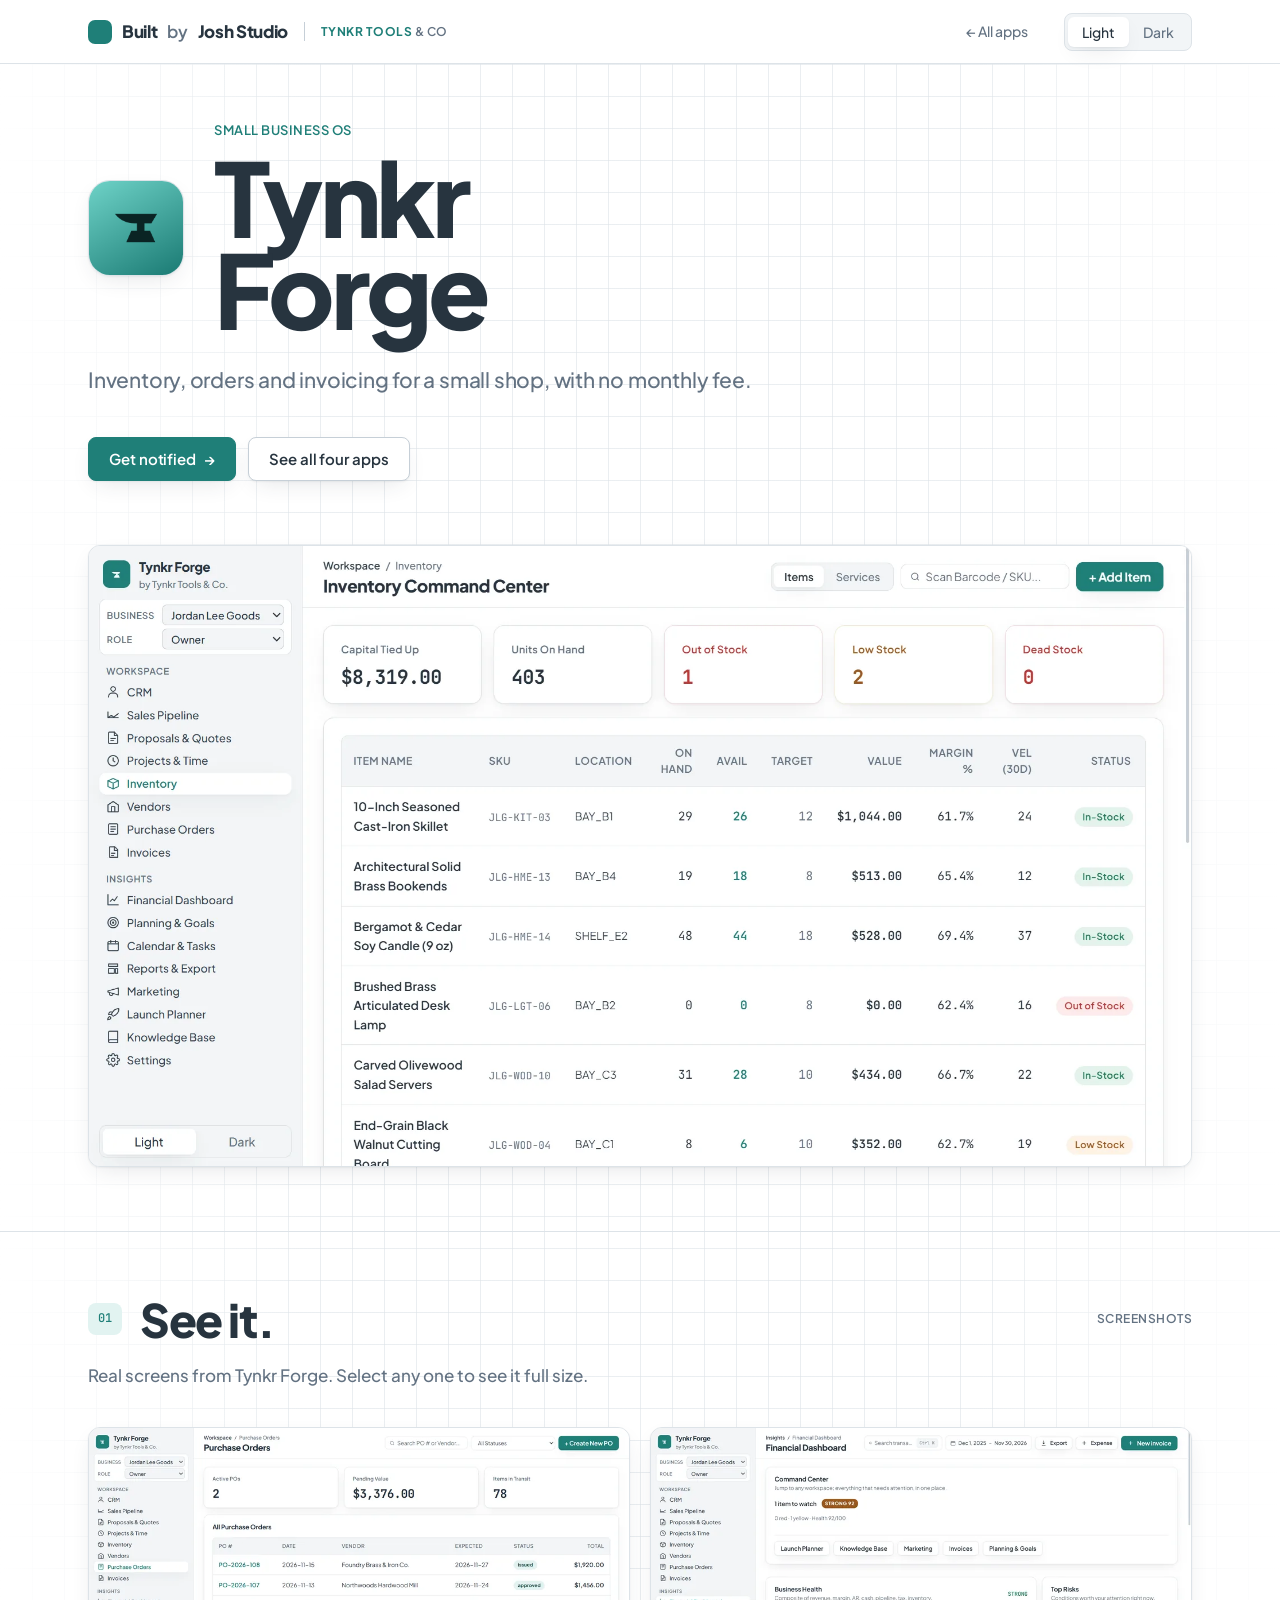
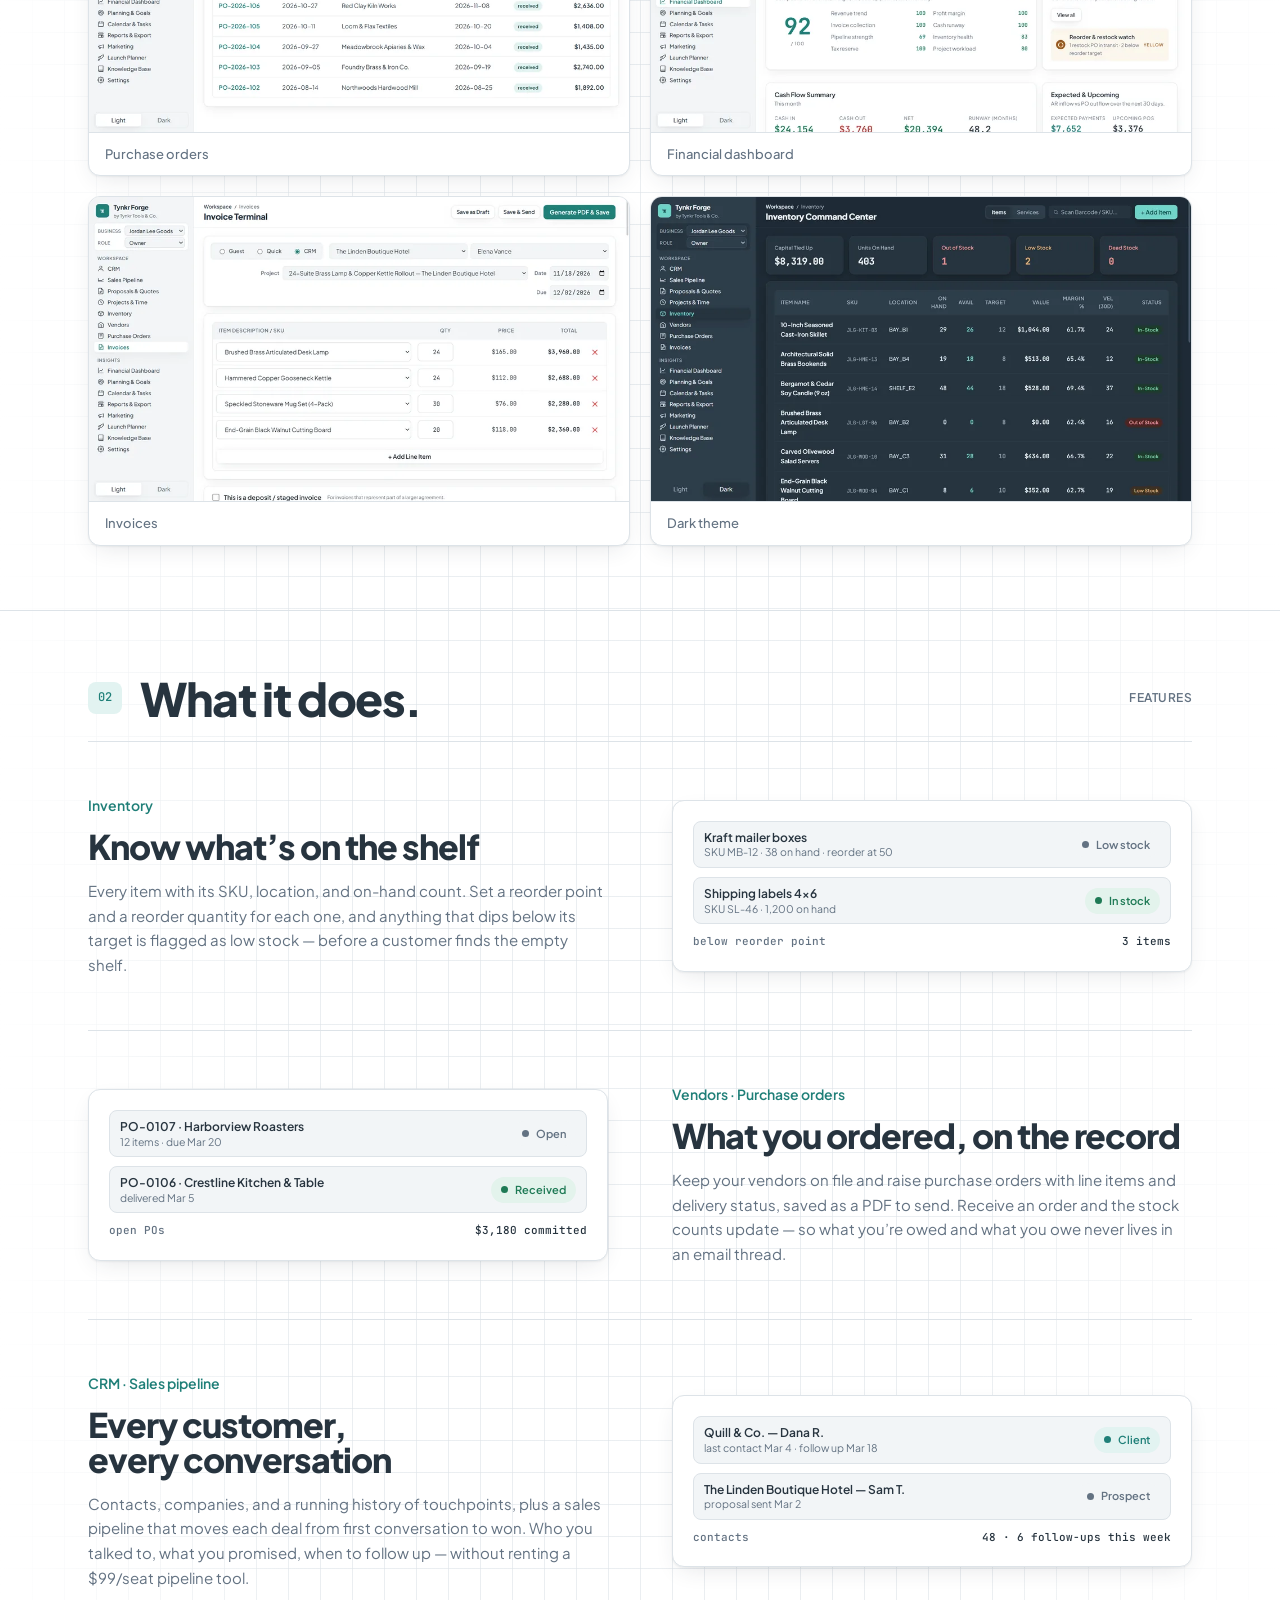
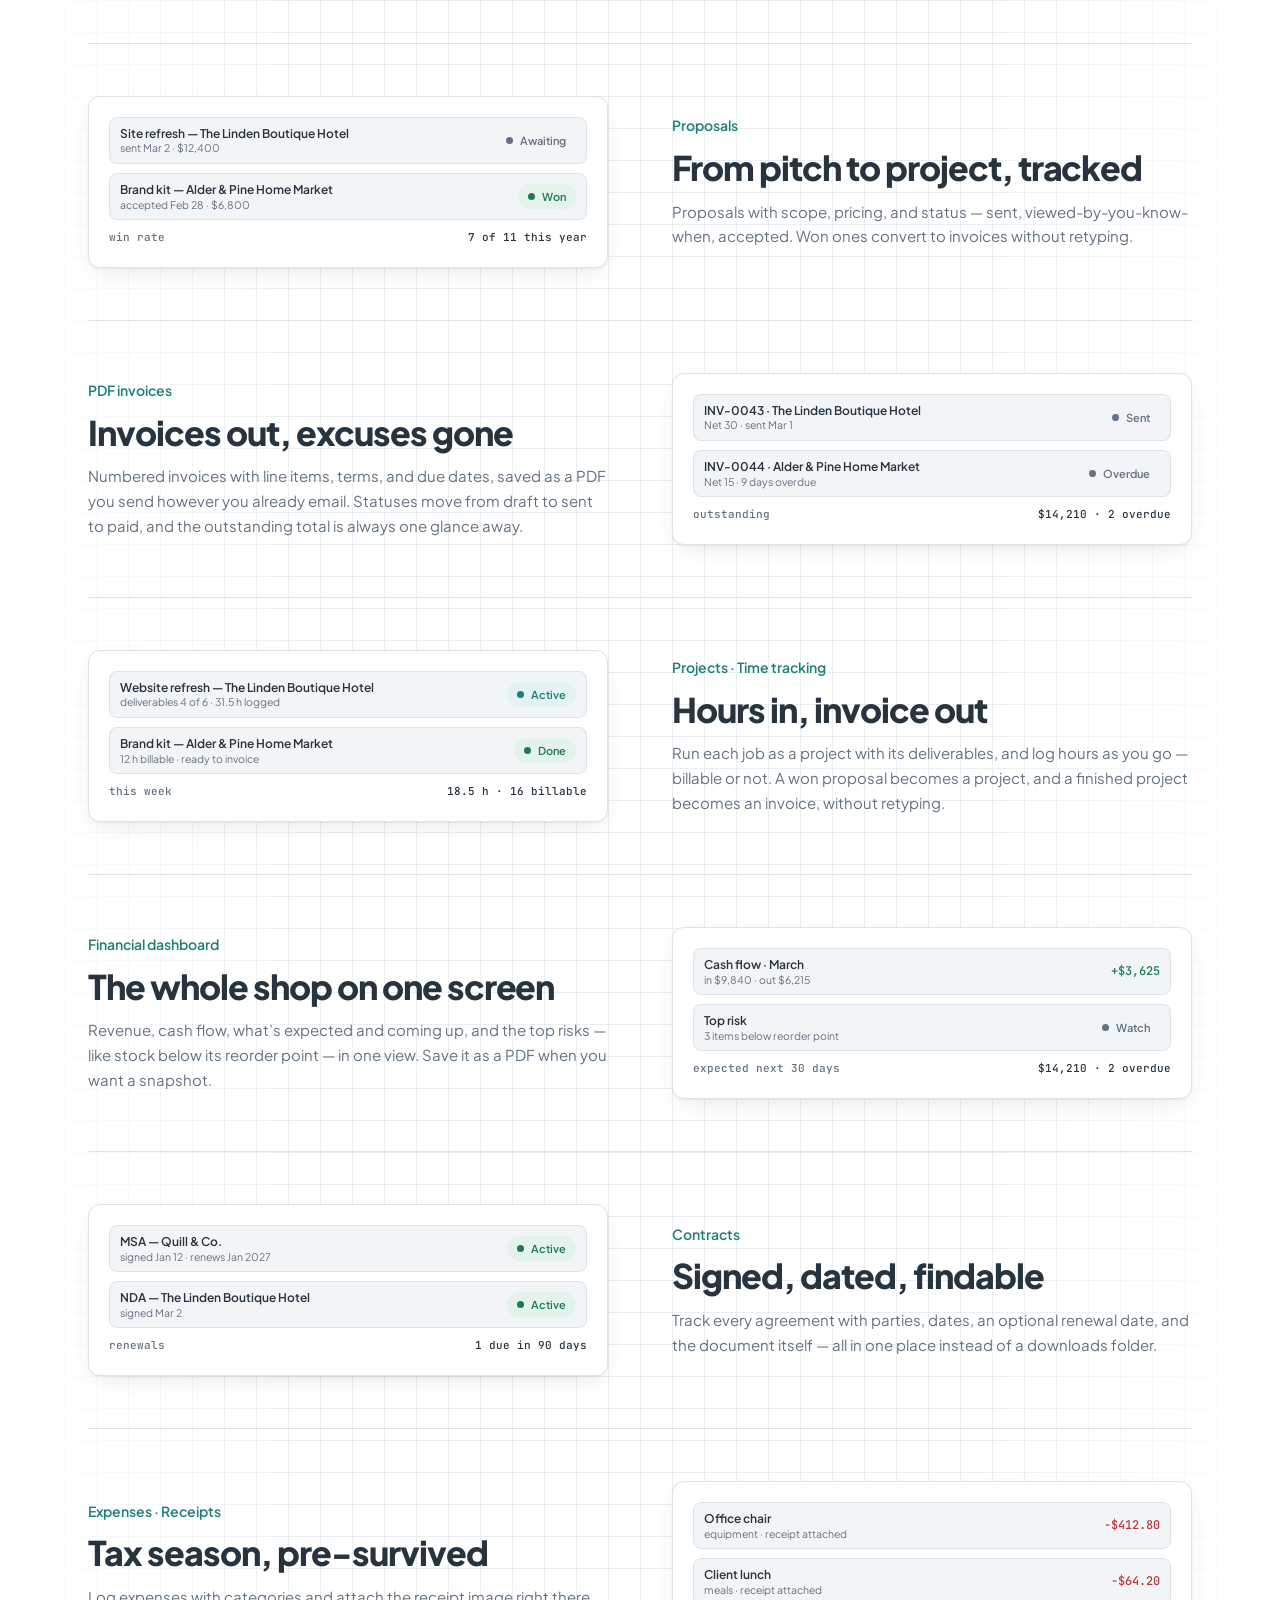
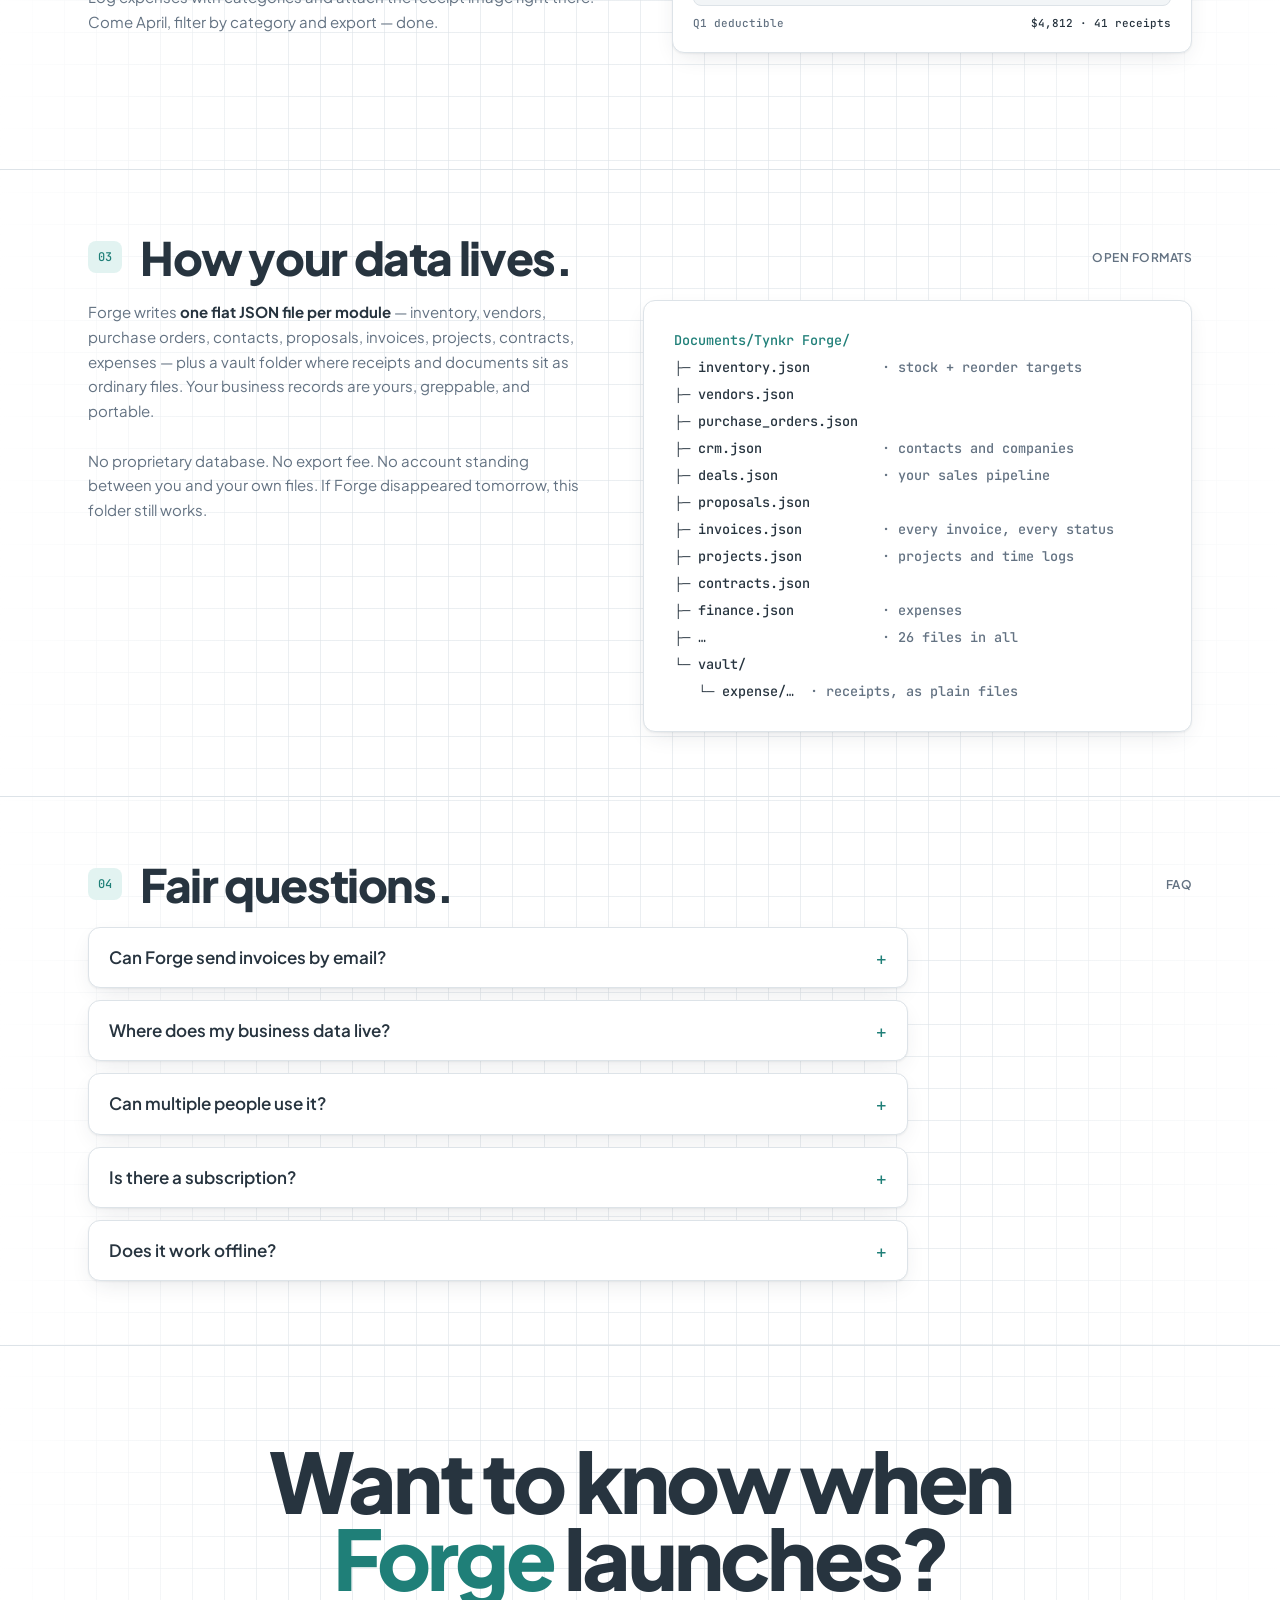
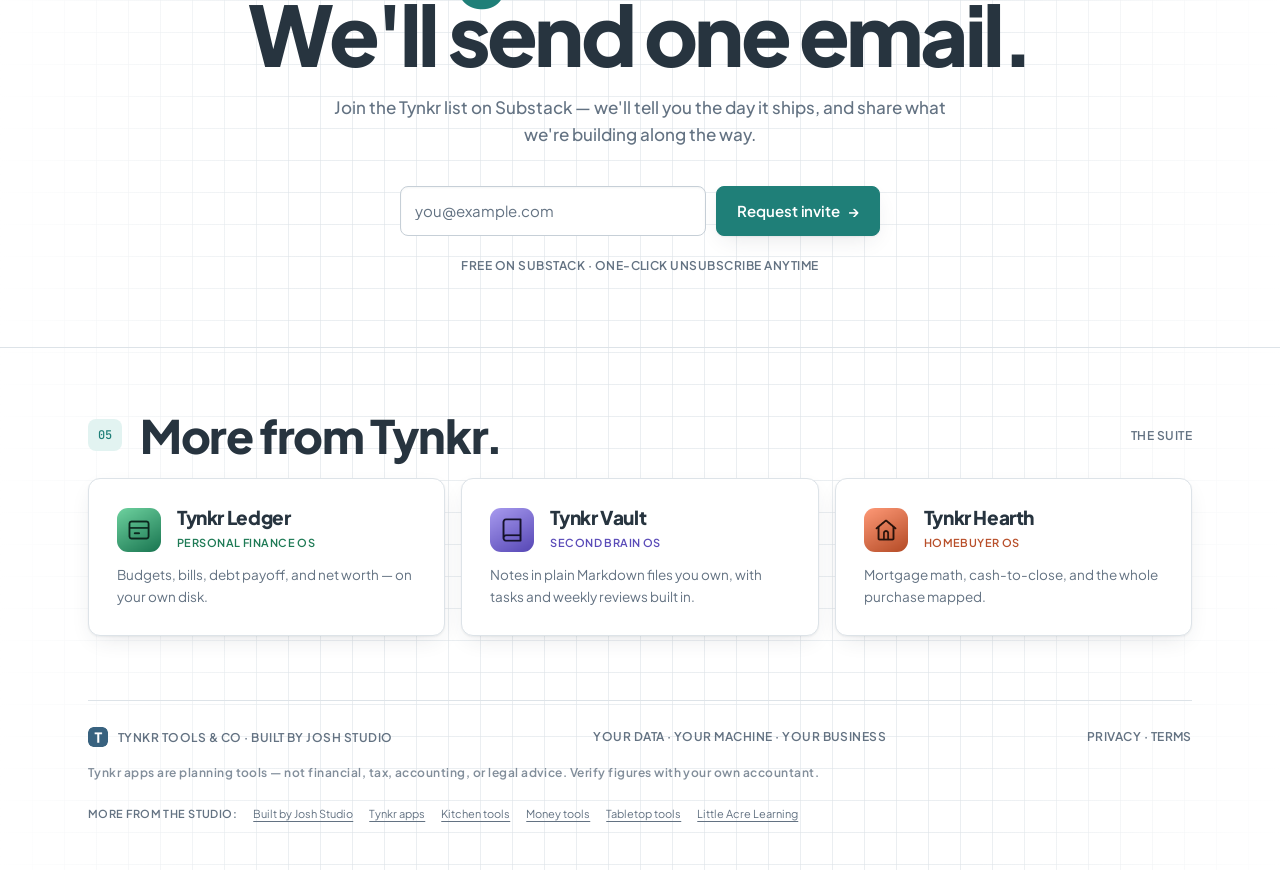
==== commit 1d65b649: "Dark mode = the apps' dark theme (Payne's gray), not the zodiac palette - the theme switch now sets " ====
--- a/forge/index.html
+++ b/forge/index.html
@@ -314,8 +314,8 @@
   document.documentElement.classList.add('js');
 
   const order = ['light', 'dark'];
-  // Dark is the zodiac palette from the main site (tokens.css "cosmic"), without the star field
-  const ATTR = { light: 'light', dark: 'cosmic' };
+  // Dark is the apps' own dark theme (tokens.css "dark", the same Payne's gray the apps use)
+  const ATTR = { light: 'light', dark: 'dark' };
   const btns = [...document.querySelectorAll('[data-theme-btn]')];
   const reduce = window.matchMedia('(prefers-reduced-motion: reduce)').matches;
 
--- a/css/tynkr.css
+++ b/css/tynkr.css
@@ -12,15 +12,21 @@
   --c-ledger: #1e7a55; --c-vault: #5a4bb8; --c-hearth: #b84f2a; --c-forge: #1f7f78;
   --s-ledger: #e3f3ec; --s-vault: #ebe8fa; --s-hearth: #fbe9e2; --s-forge: #e2f3f1;
 }
-[data-theme="cosmic"] {
+/* dark: each app's own dark accents (the apps' css/accents/<app>.css) */
+[data-theme="dark"] {
   --c-ledger: #6fd3a0; --c-vault: #a99cf0; --c-hearth: #ff9a78; --c-forge: #6fd3c8;
-  --s-ledger: #163a2c; --s-vault: #2a2560; --s-hearth: #4a2a22; --s-forge: #153a3a;
+  --s-ledger: #1e3a2d; --s-vault: #2e2a52; --s-hearth: #4a2a1e; --s-forge: #1b3a37;
 }
 /* an app page takes its app's colour as the accent */
 body[data-app="ledger"] { --accent: var(--c-ledger); --accent-soft: var(--s-ledger); }
 body[data-app="vault"]  { --accent: var(--c-vault);  --accent-soft: var(--s-vault); }
 body[data-app="hearth"] { --accent: var(--c-hearth); --accent-soft: var(--s-hearth); }
 body[data-app="forge"]  { --accent: var(--c-forge);  --accent-soft: var(--s-forge); }
+/* text on an accent fill, per app, in dark (as in the apps) */
+[data-theme="dark"] body[data-app="ledger"] { --accent-ink: #0f3d2b; }
+[data-theme="dark"] body[data-app="vault"]  { --accent-ink: #1f1a44; }
+[data-theme="dark"] body[data-app="hearth"] { --accent-ink: #4a1f10; }
+[data-theme="dark"] body[data-app="forge"]  { --accent-ink: #0f403c; }
 
 /* --- element defaults: the pages were built without heading margins or a text measure --- */
 html { scroll-behavior: smooth; }
@@ -33,18 +39,9 @@
 ::view-transition-new(root) { z-index: 1; }
 ::view-transition-old(root) { z-index: 0; }
 
-/* --- dark = the zodiac edition from the main site (data-theme="cosmic" in tokens.css):
-       indigo ground, the nebula glow fixed behind the page, translucent sheets. No star field.
-       The page script sets the attribute when the visitor picks Dark. ----------------------- */
-[data-theme="cosmic"] body { position: relative; isolation: isolate; }
-[data-theme="cosmic"] body::before { content: ""; position: fixed; inset: 0; z-index: -1; pointer-events: none;
-  background:
-    radial-gradient(55% 45% at 72% 18%, var(--nebula-1), transparent 62%),
-    radial-gradient(40% 38% at 18% 78%, var(--nebula-2), transparent 62%),
-    radial-gradient(30% 30% at 55% 60%, var(--nebula-3), transparent 60%); }
-[data-theme="cosmic"] :is(.panel, .appwin, .app-card, .fdemo, .ftree, .stat, .card, .faq details) { background: rgba(18,20,58,.72); border-color: var(--line-2); }
-[data-theme="cosmic"] .appwin .tbar { background: rgba(26,29,77,.7); }
-@media print { [data-theme="cosmic"] body::before { display: none; } }
+/* --- dark = the apps' own dark theme: data-theme="dark" in tokens.css (Payne's gray, identical to
+       the apps' tokens.css). Cards, windows and panels sit on --surface over --canvas exactly as in the
+       apps, so no overrides are needed here. The page script sets the attribute when the visitor picks Dark. */
 
 /* --- top bar: wordmark + line tag, back link, theme switch ------------------- */
 .tk-nav { position: static; }
@@ -58,7 +55,7 @@
 .btn:hover .arr { transform: translateX(4px); }
 .btn.primary { background: var(--accent); color: var(--accent-ink); border-color: var(--accent); }
 .btn.primary:hover { background: color-mix(in srgb, var(--accent) 86%, #000); border-color: color-mix(in srgb, var(--accent) 86%, #000); color: var(--accent-ink); }
-[data-theme="cosmic"] .btn.primary:hover { background: color-mix(in srgb, var(--accent) 78%, #fff); border-color: color-mix(in srgb, var(--accent) 78%, #fff); }
+[data-theme="dark"] .btn.primary:hover { background: color-mix(in srgb, var(--accent) 78%, #fff); border-color: color-mix(in srgb, var(--accent) 78%, #fff); }
 .btn[disabled] { opacity: .6; cursor: wait; }
 
 /* --- hero ------------------------------------------------------------------- */
@@ -316,7 +313,6 @@
 .shot:focus-visible { outline: 2px solid var(--accent); outline-offset: 3px; }
 .shot img { display: block; width: 100%; height: auto; }
 .shot .cap { display: block; padding: 11px 16px; border-top: var(--hair); font-size: 13px; font-weight: 500; color: var(--muted); }
-[data-theme="cosmic"] .shot { background: rgba(18,20,58,.72); border-color: var(--line-2); }
 .shot-frame .shot { border-radius: var(--r); }
 .shot-dialog { padding: 0; border: 0; background: transparent; width: min(96vw, 1600px); max-width: none; max-height: none; overflow: visible; }
 .shot-dialog::backdrop { background: rgba(8, 9, 20, .86); }
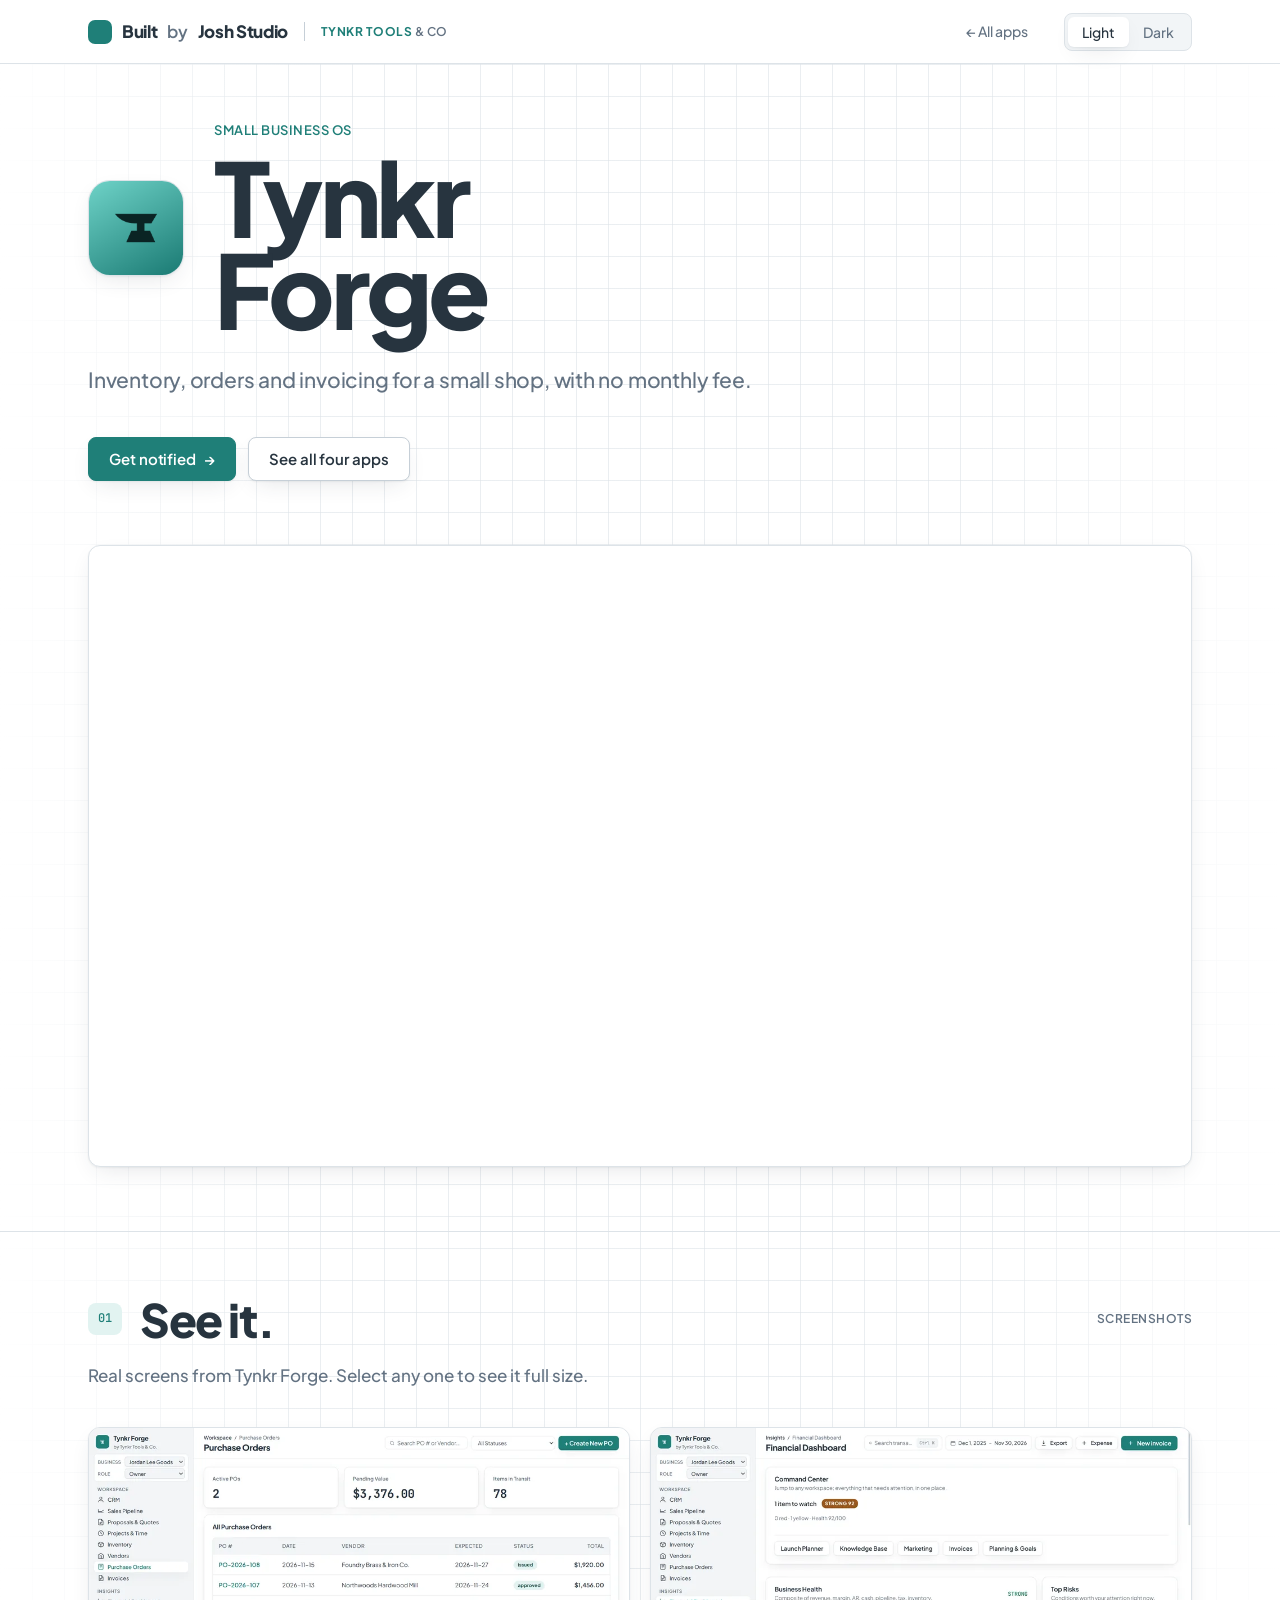
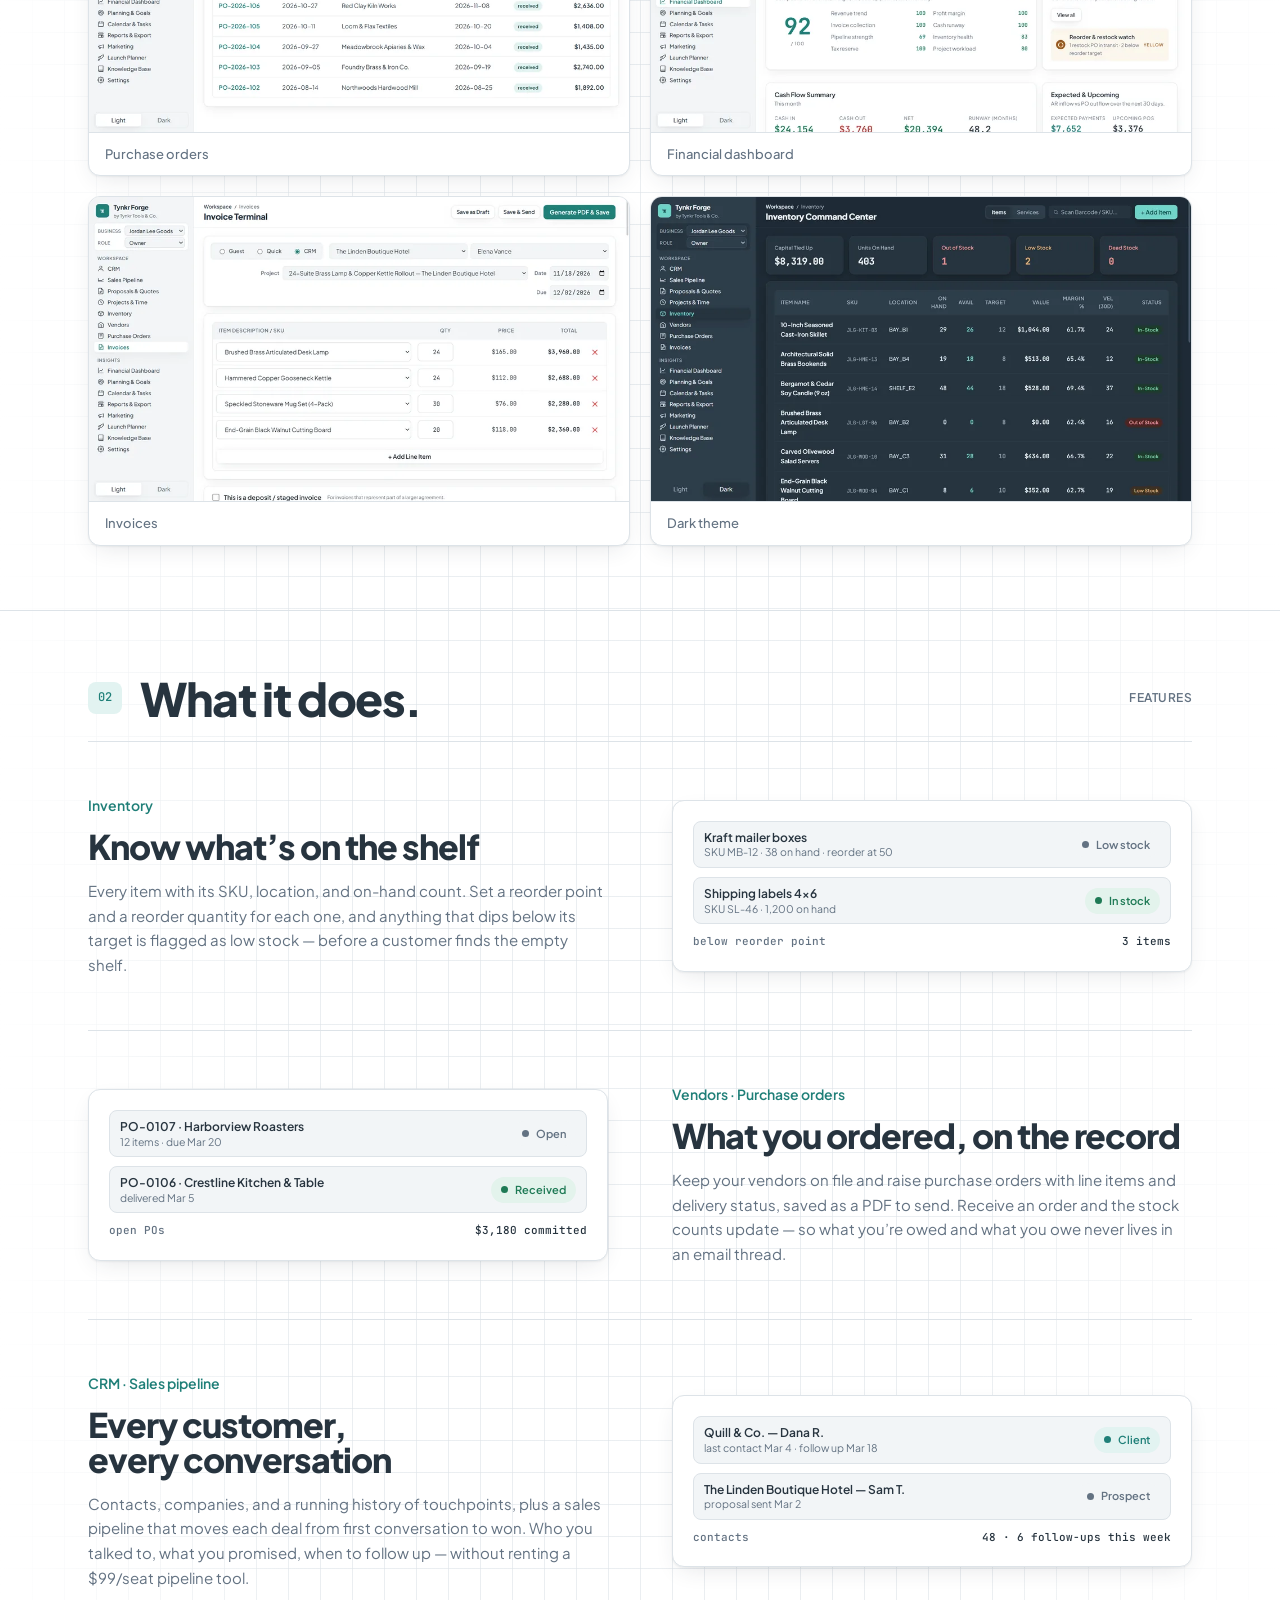
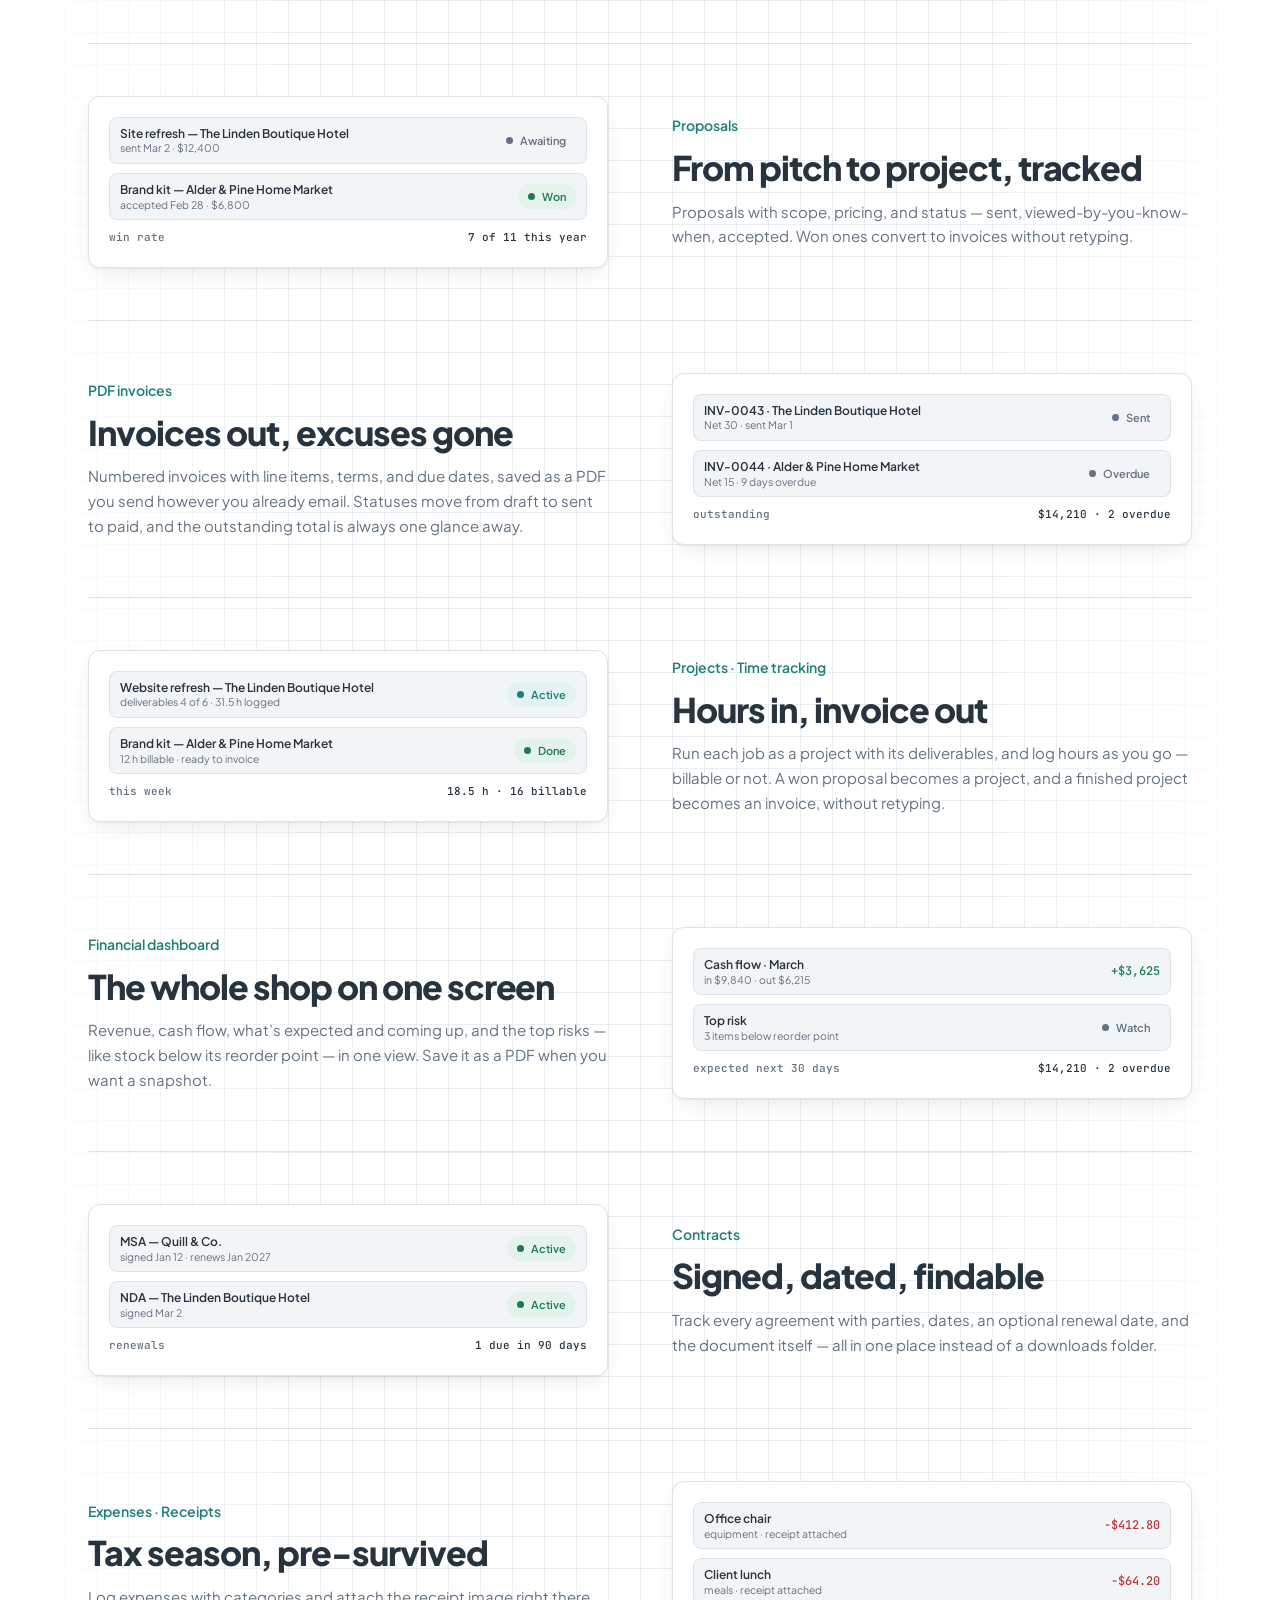
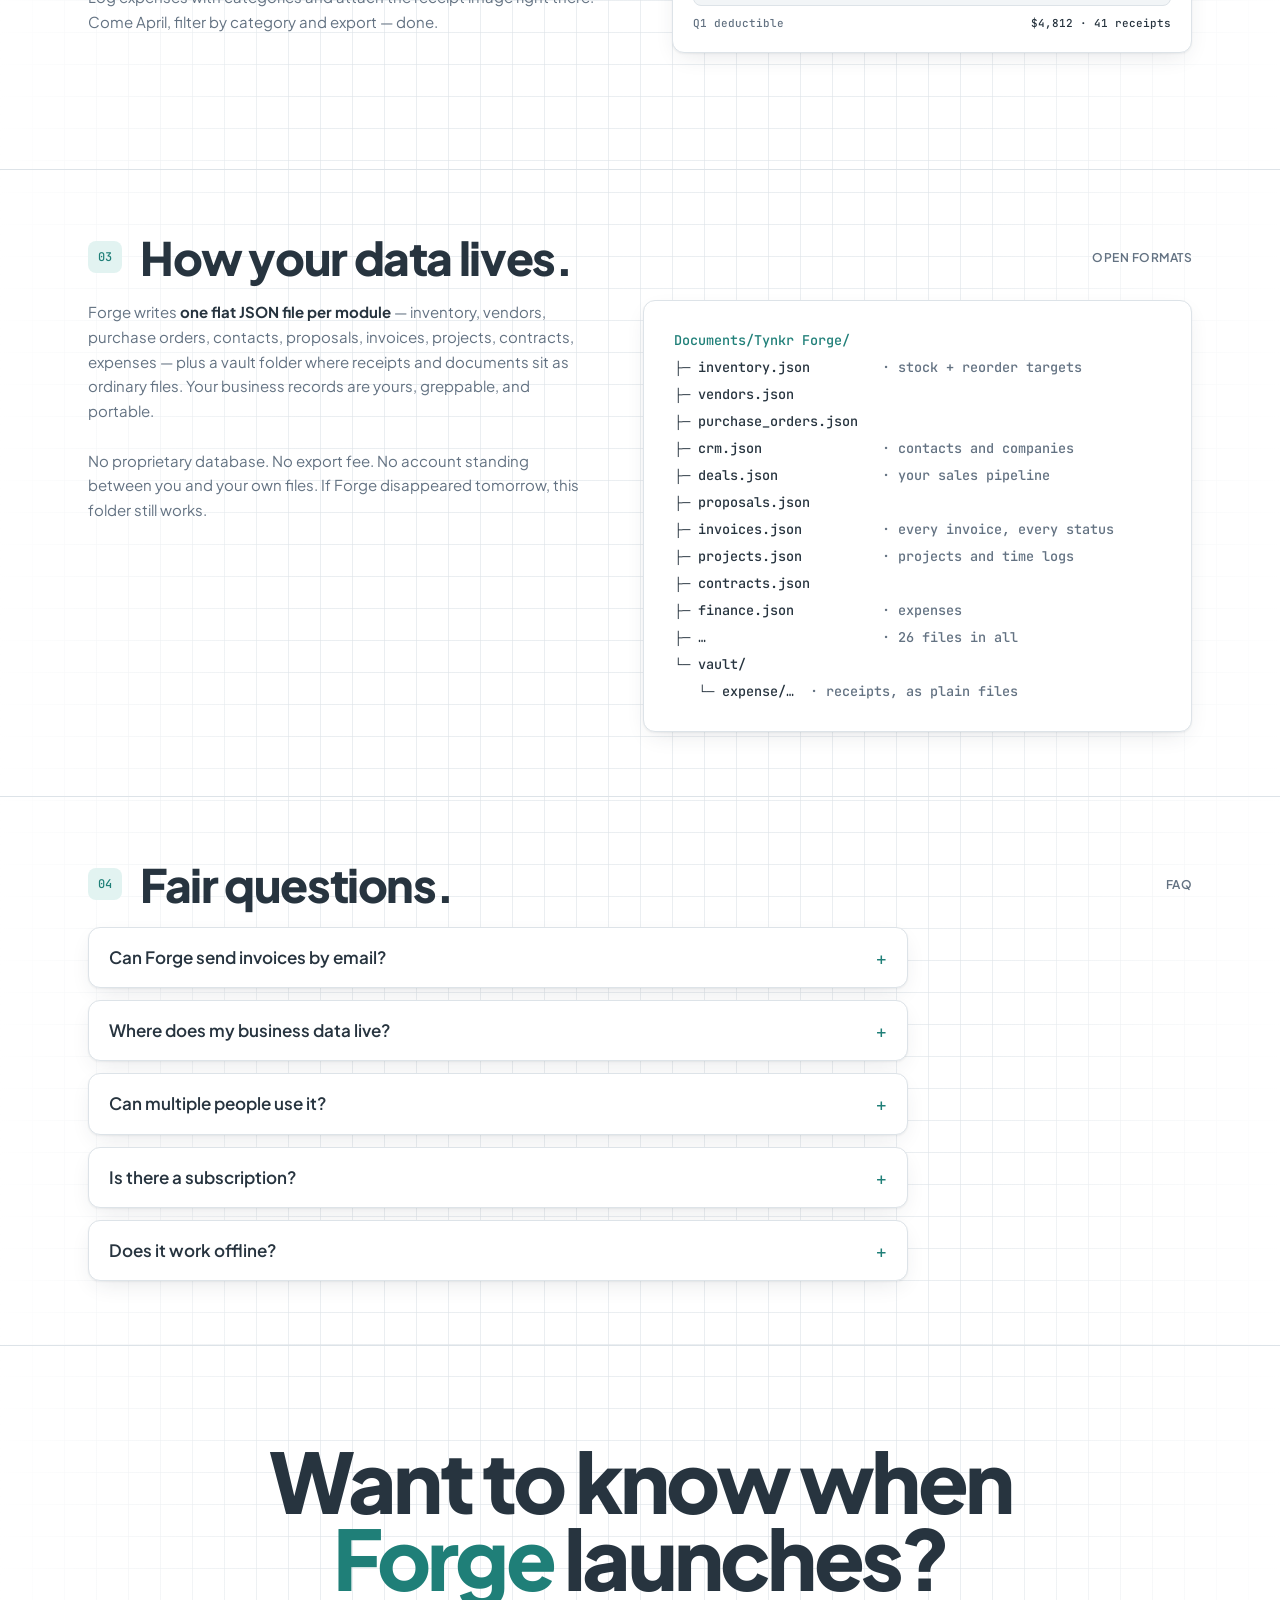
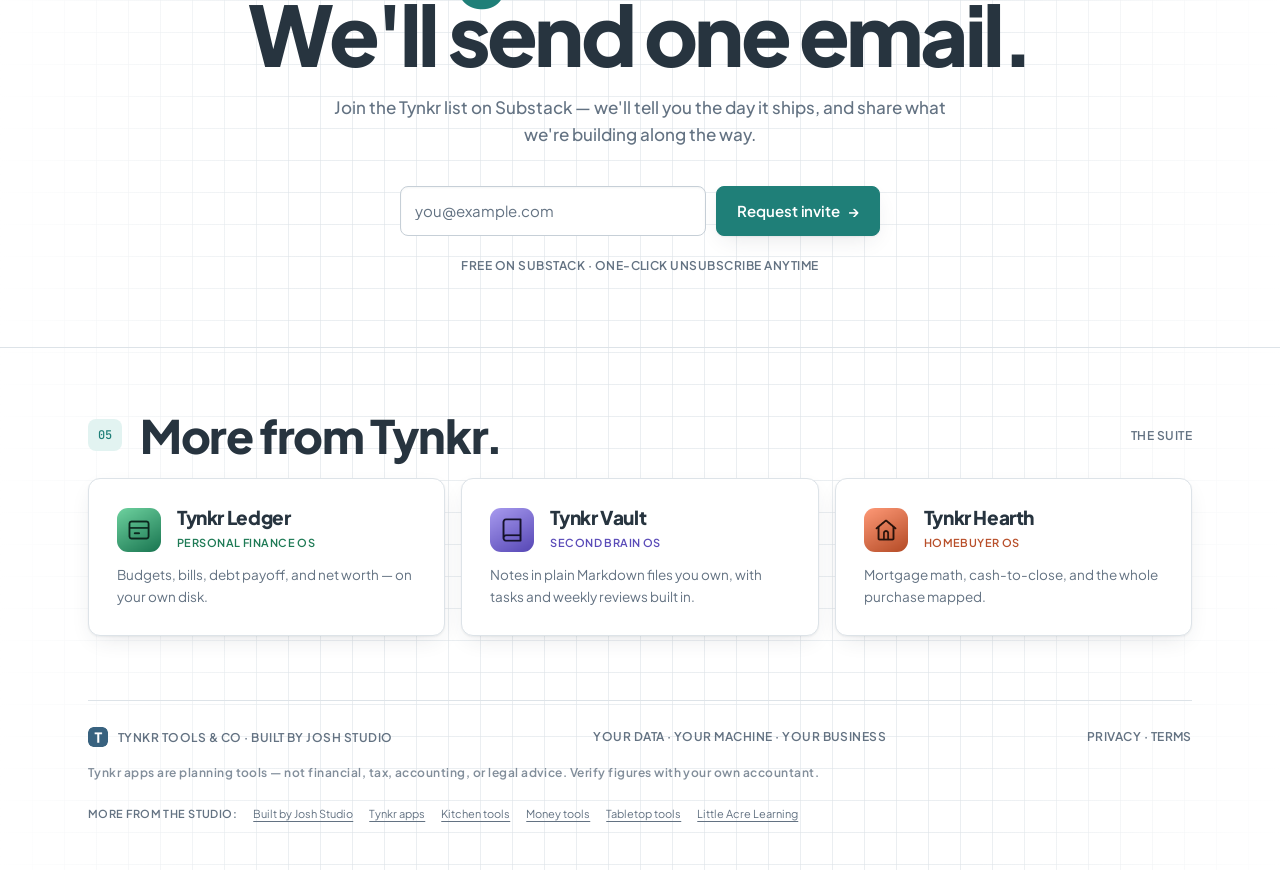
==== commit cd7ef838: "Forge dark hero, stock row, verified feature badges + Hearth rows, Vault encryption FAQ; drop unused" ====
--- a/forge/index.html
+++ b/forge/index.html
@@ -74,7 +74,8 @@
 
       <!-- what it looks like: the real inventory screen -->
       <div class="shot-frame" data-screen-label="App screenshot">
-        <a class="shot" href="/assets/screens/forge-01-inventory.png" data-webp="/assets/screens/forge-01-inventory.webp" data-cap="Inventory"><picture><source type="image/webp" srcset="/assets/screens/forge-01-inventory-960.webp 960w, /assets/screens/forge-01-inventory.webp 1920w" sizes="(max-width: 1160px) calc(100vw - 56px), 1104px"><img src="/assets/screens/forge-01-inventory-960.png" srcset="/assets/screens/forge-01-inventory-960.png 960w, /assets/screens/forge-01-inventory.png 1920w" sizes="(max-width: 1160px) calc(100vw - 56px), 1104px" width="1920" height="1080" alt="Tynkr Forge’s Inventory Command Center: capital tied up, units on hand, and out-of-stock, low-stock and dead-stock counts, above an item table with SKU, location, stock on hand and available, reorder target, value, margin, 30-day sales velocity and status." loading="eager" fetchpriority="high" decoding="async"></picture></a>
+        <a class="shot when-light" href="/assets/screens/forge-01-inventory.png" data-webp="/assets/screens/forge-01-inventory.webp" data-cap="Inventory"><picture><source type="image/webp" srcset="/assets/screens/forge-01-inventory-960.webp 960w, /assets/screens/forge-01-inventory.webp 1920w" sizes="(max-width: 1160px) calc(100vw - 56px), 1104px"><img src="/assets/screens/forge-01-inventory-960.png" srcset="/assets/screens/forge-01-inventory-960.png 960w, /assets/screens/forge-01-inventory.png 1920w" sizes="(max-width: 1160px) calc(100vw - 56px), 1104px" width="1920" height="1080" alt="Tynkr Forge’s Inventory Command Center: capital tied up, units on hand, and out-of-stock, low-stock and dead-stock counts, above an item table with SKU, location, stock on hand and available, reorder target, value, margin, 30-day sales velocity and status." loading="eager" fetchpriority="high" decoding="async"></picture></a>
+        <a class="shot when-dark" href="/assets/screens/forge-09-inventory-dark.png" data-webp="/assets/screens/forge-09-inventory-dark.webp" data-cap="Inventory (dark theme)"><picture><source type="image/webp" srcset="/assets/screens/forge-09-inventory-dark-960.webp 960w, /assets/screens/forge-09-inventory-dark.webp 1920w" sizes="(max-width: 1160px) calc(100vw - 56px), 1104px"><img src="/assets/screens/forge-09-inventory-dark-960.png" srcset="/assets/screens/forge-09-inventory-dark-960.png 960w, /assets/screens/forge-09-inventory-dark.png 1920w" sizes="(max-width: 1160px) calc(100vw - 56px), 1104px" width="1920" height="1080" alt="Tynkr Forge’s Inventory Command Center in the dark theme: capital tied up, units on hand, and out-of-stock, low-stock and dead-stock counts, above the item table." loading="lazy" decoding="async"></picture></a>
       </div>
     </div>
   </header>
--- a/css/tynkr.css
+++ b/css/tynkr.css
@@ -314,6 +314,10 @@
 .shot img { display: block; width: 100%; height: auto; }
 .shot .cap { display: block; padding: 11px 16px; border-top: var(--hair); font-size: 13px; font-weight: 500; color: var(--muted); }
 .shot-frame .shot { border-radius: var(--r); }
+/* /forge/ hero: the light screenshot in light mode, the dark one in dark mode */
+.shot-frame .when-dark { display: none; }
+[data-theme="dark"] .shot-frame .when-light { display: none; }
+[data-theme="dark"] .shot-frame .when-dark { display: block; }
 .shot-dialog { padding: 0; border: 0; background: transparent; width: min(96vw, 1600px); max-width: none; max-height: none; overflow: visible; }
 .shot-dialog::backdrop { background: rgba(8, 9, 20, .86); }
 .shot-dialog figure { margin: 0; cursor: zoom-out; }
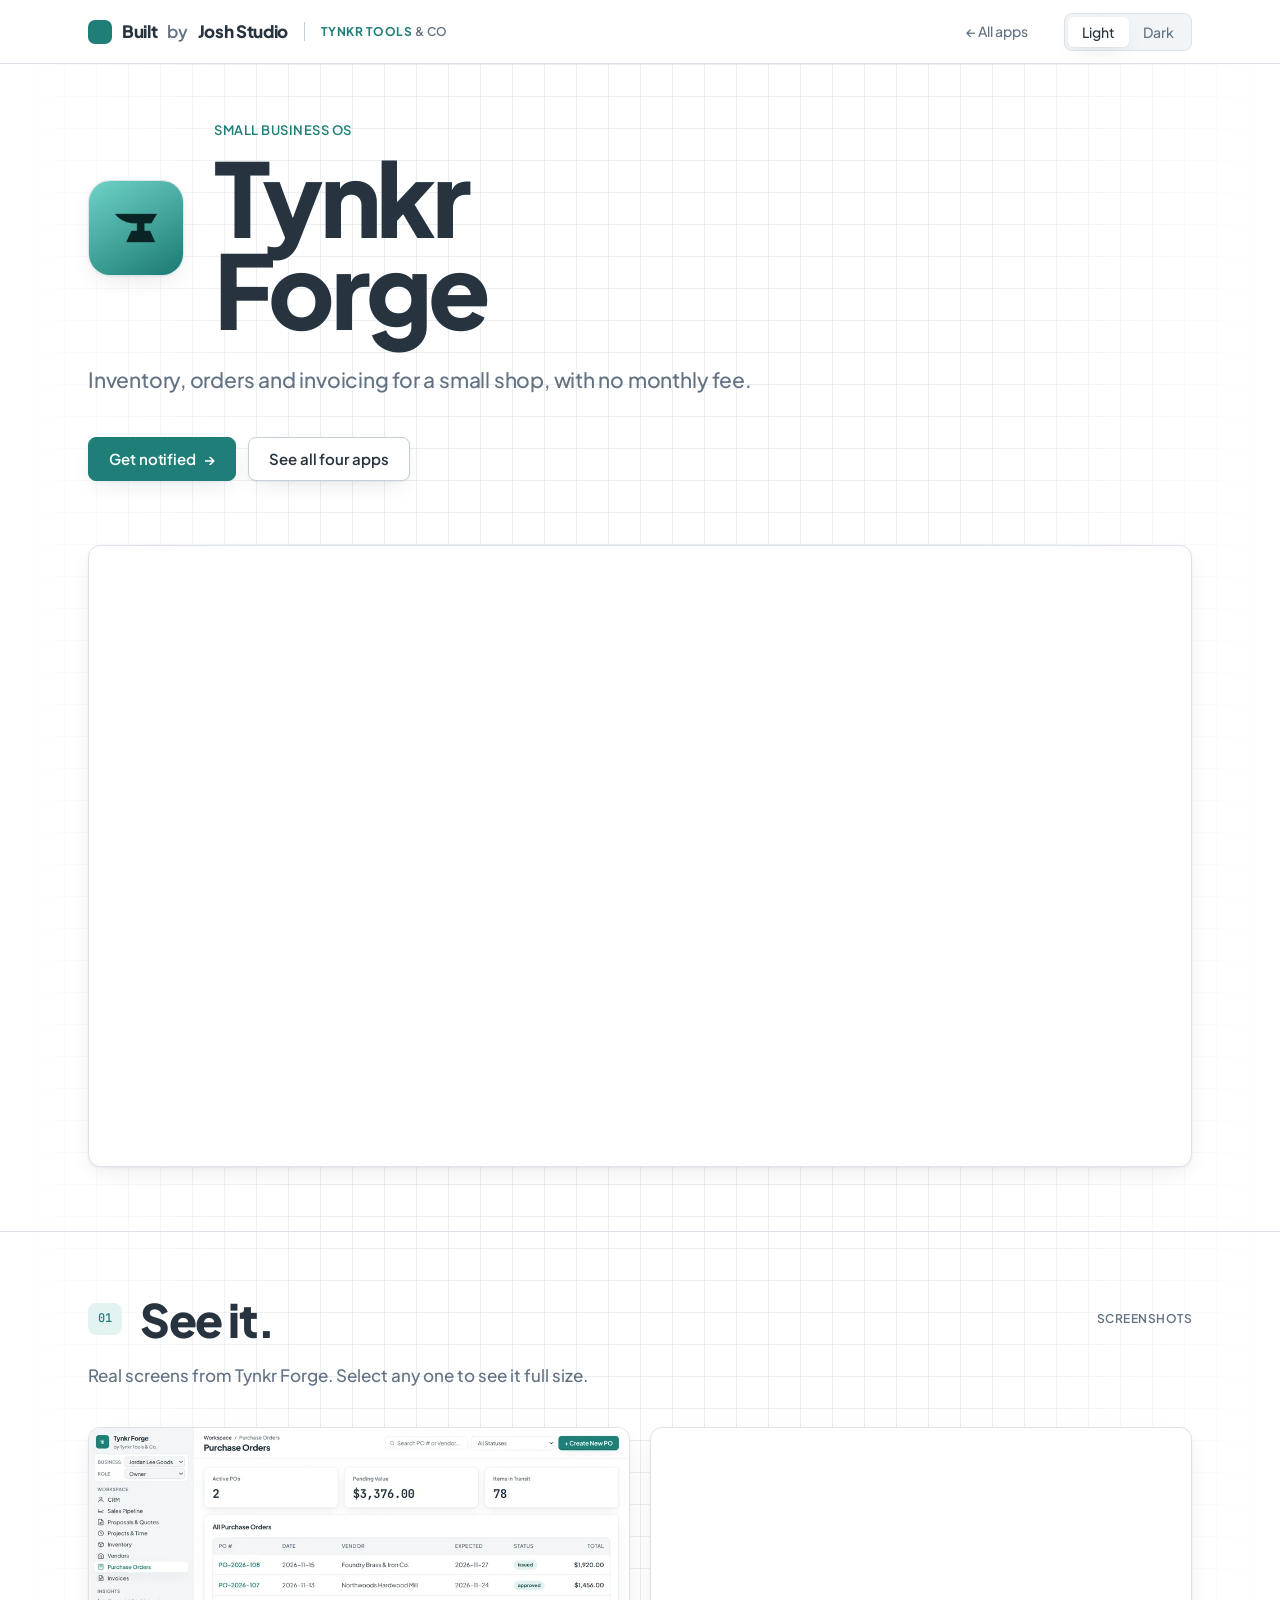
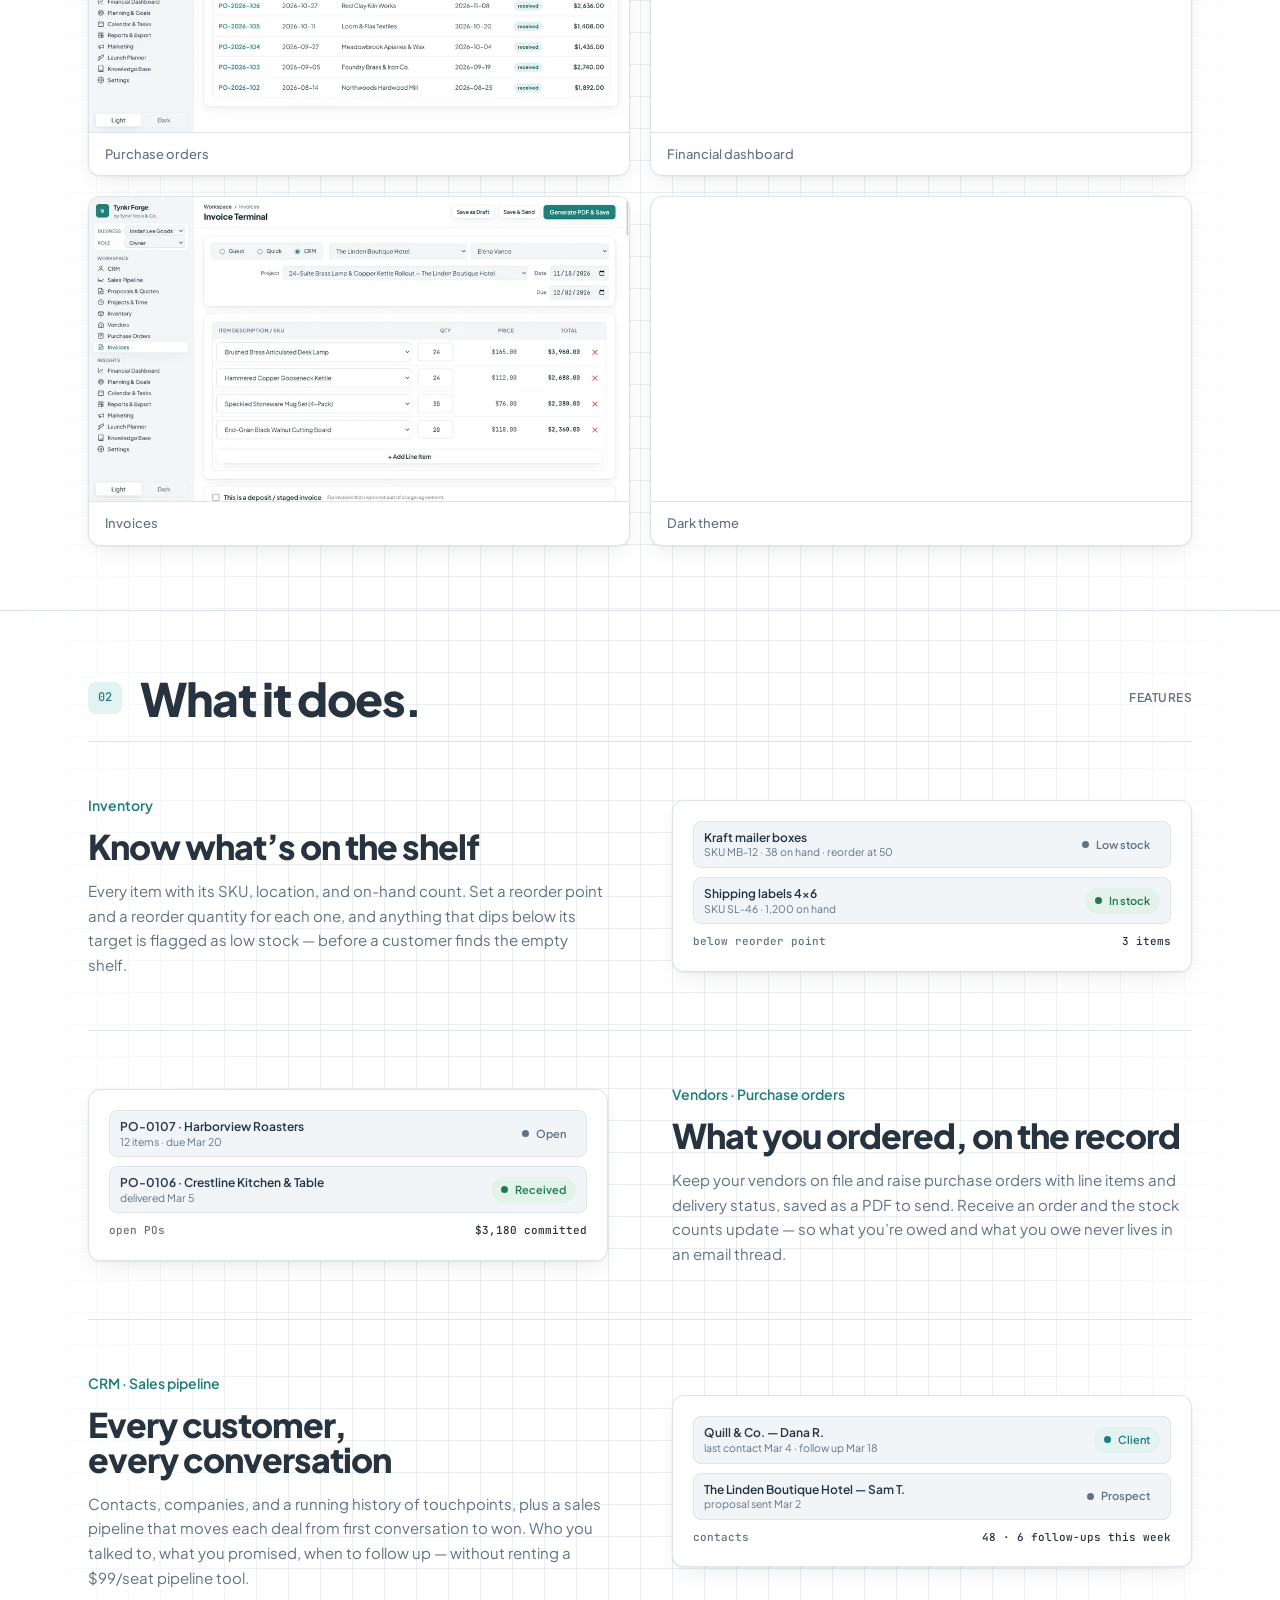
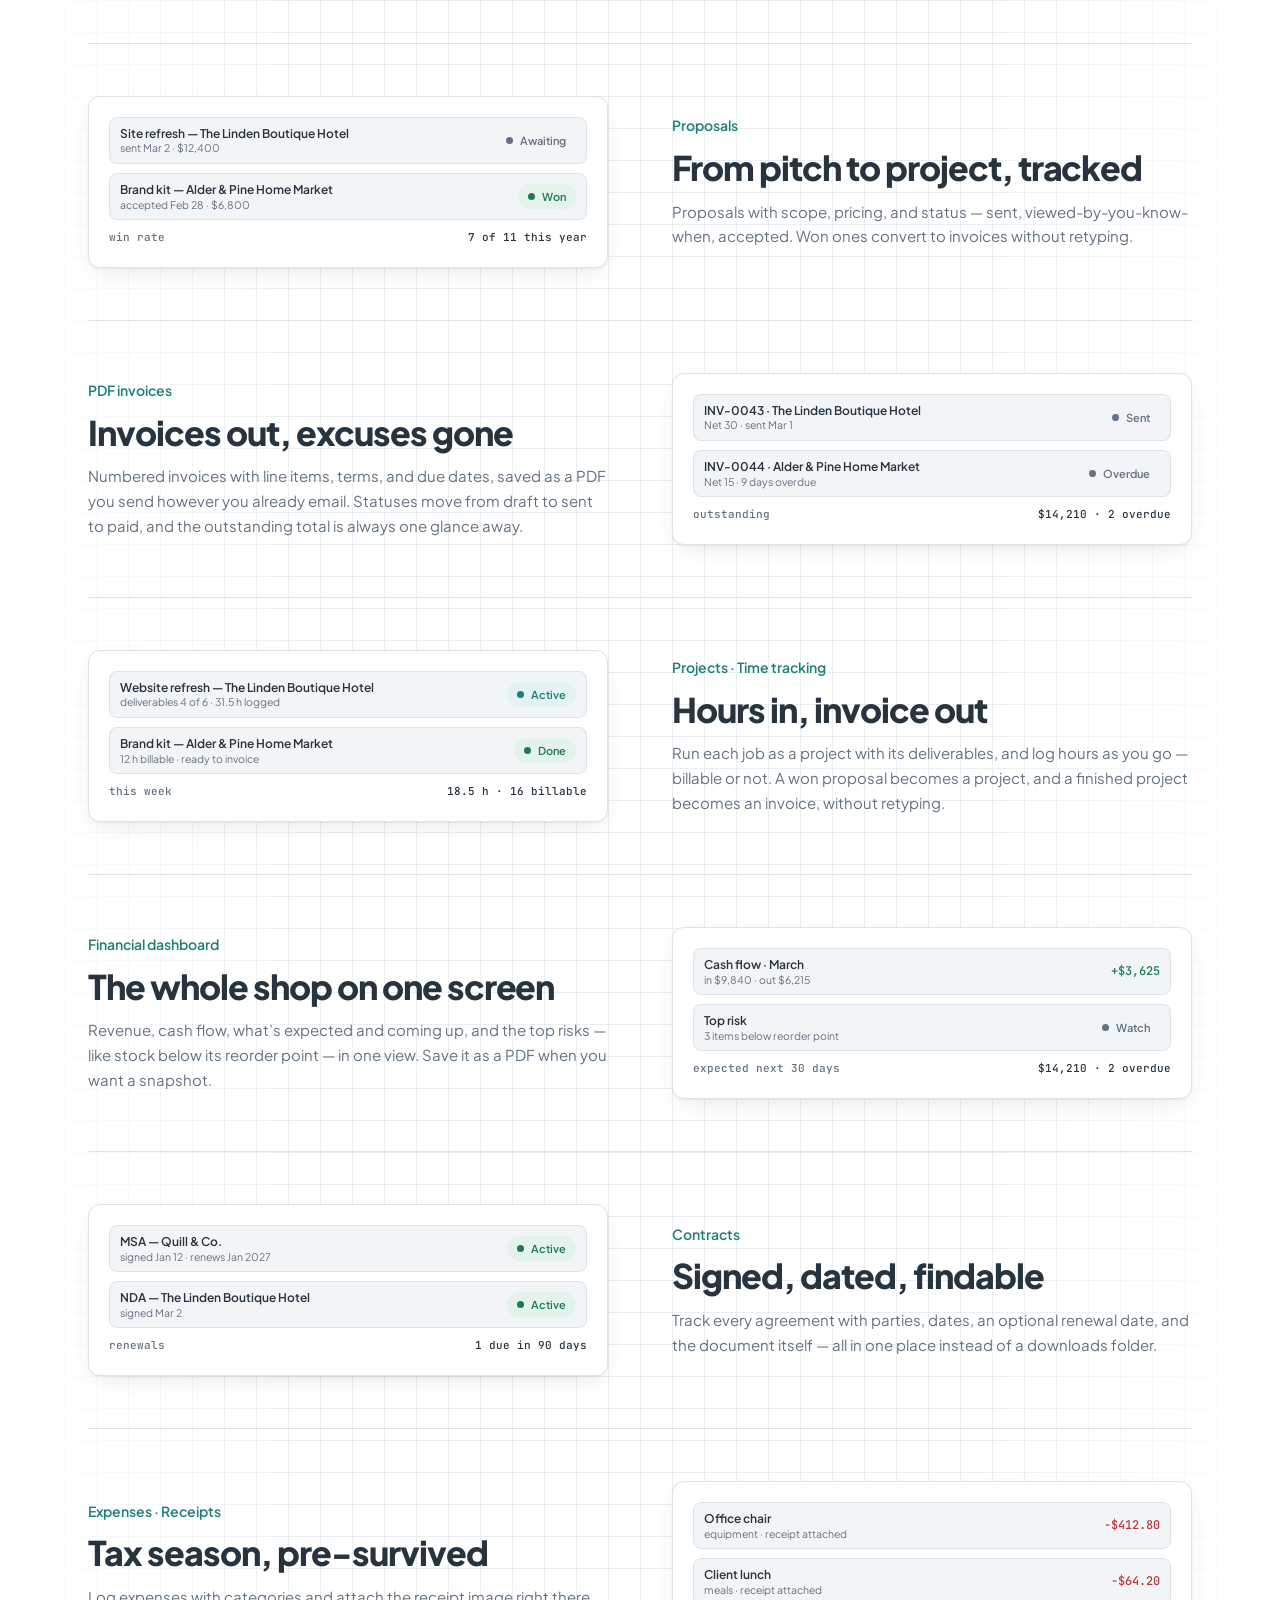
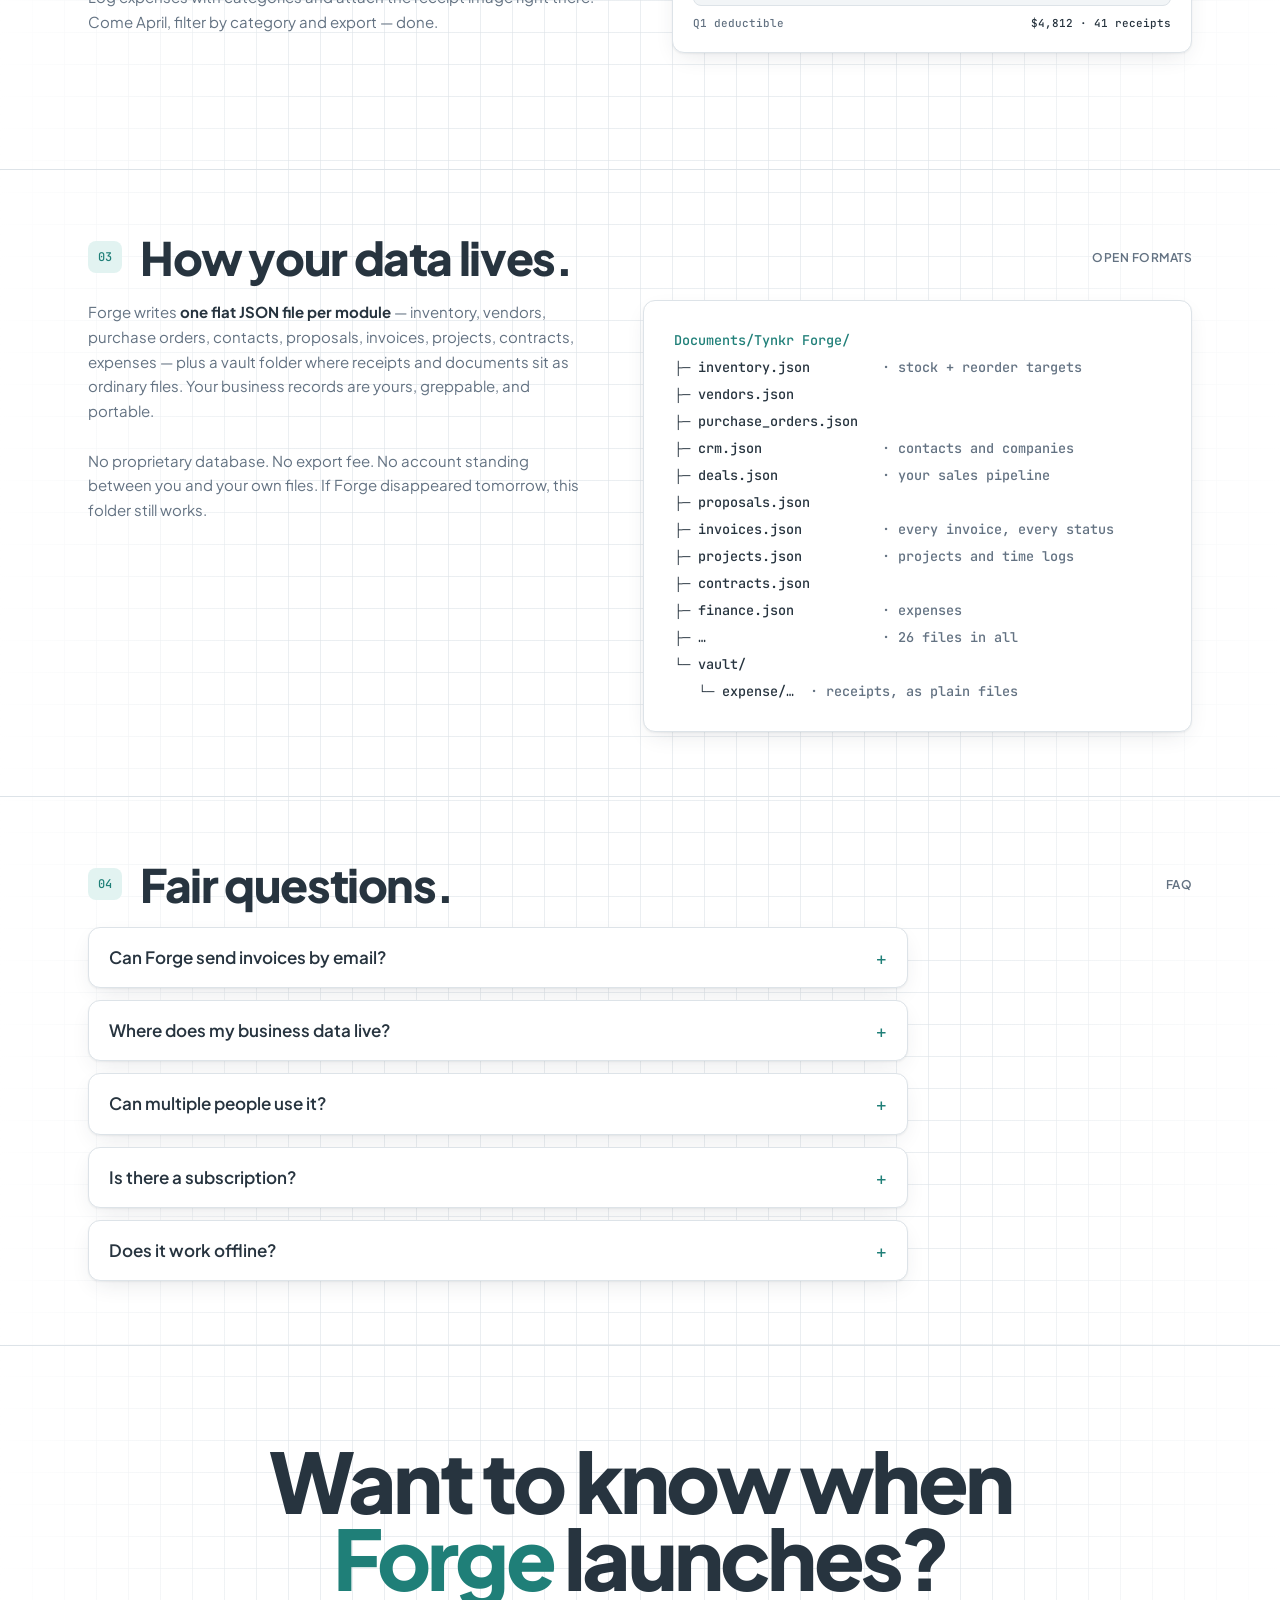
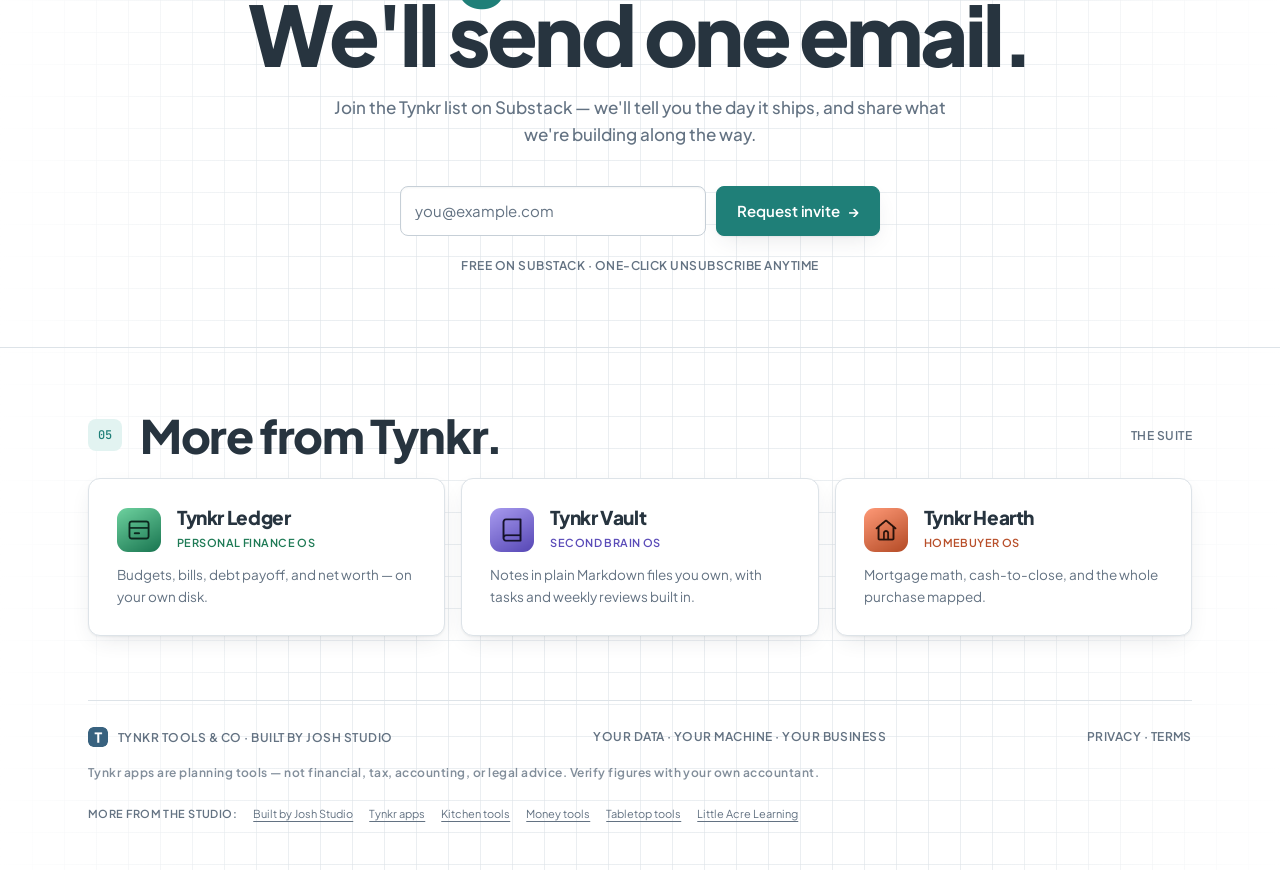
==== commit e2929c6b: "Kitchen tools links go to cooking.builtbyjoshstudio.com/tools/ The kitchen tools moved off tools.bui" ====
--- a/forge/index.html
+++ b/forge/index.html
@@ -301,7 +301,7 @@
       <span>More from the studio:</span>
       <a href="https://builtbyjoshstudio.com/">Built by Josh Studio</a>
       <a href="https://tynkr.builtbyjoshstudio.com/">Tynkr apps</a>
-      <a href="https://tools.builtbyjoshstudio.com/">Kitchen tools</a>
+      <a href="https://cooking.builtbyjoshstudio.com/tools/">Kitchen tools</a>
       <a href="https://tools.builtbyjoshstudio.com/money/">Money tools</a>
       <a href="https://tools.builtbyjoshstudio.com/tabletop/">Tabletop tools</a>
       <a href="https://littleacrelearning.com/">Little Acre Learning</a>
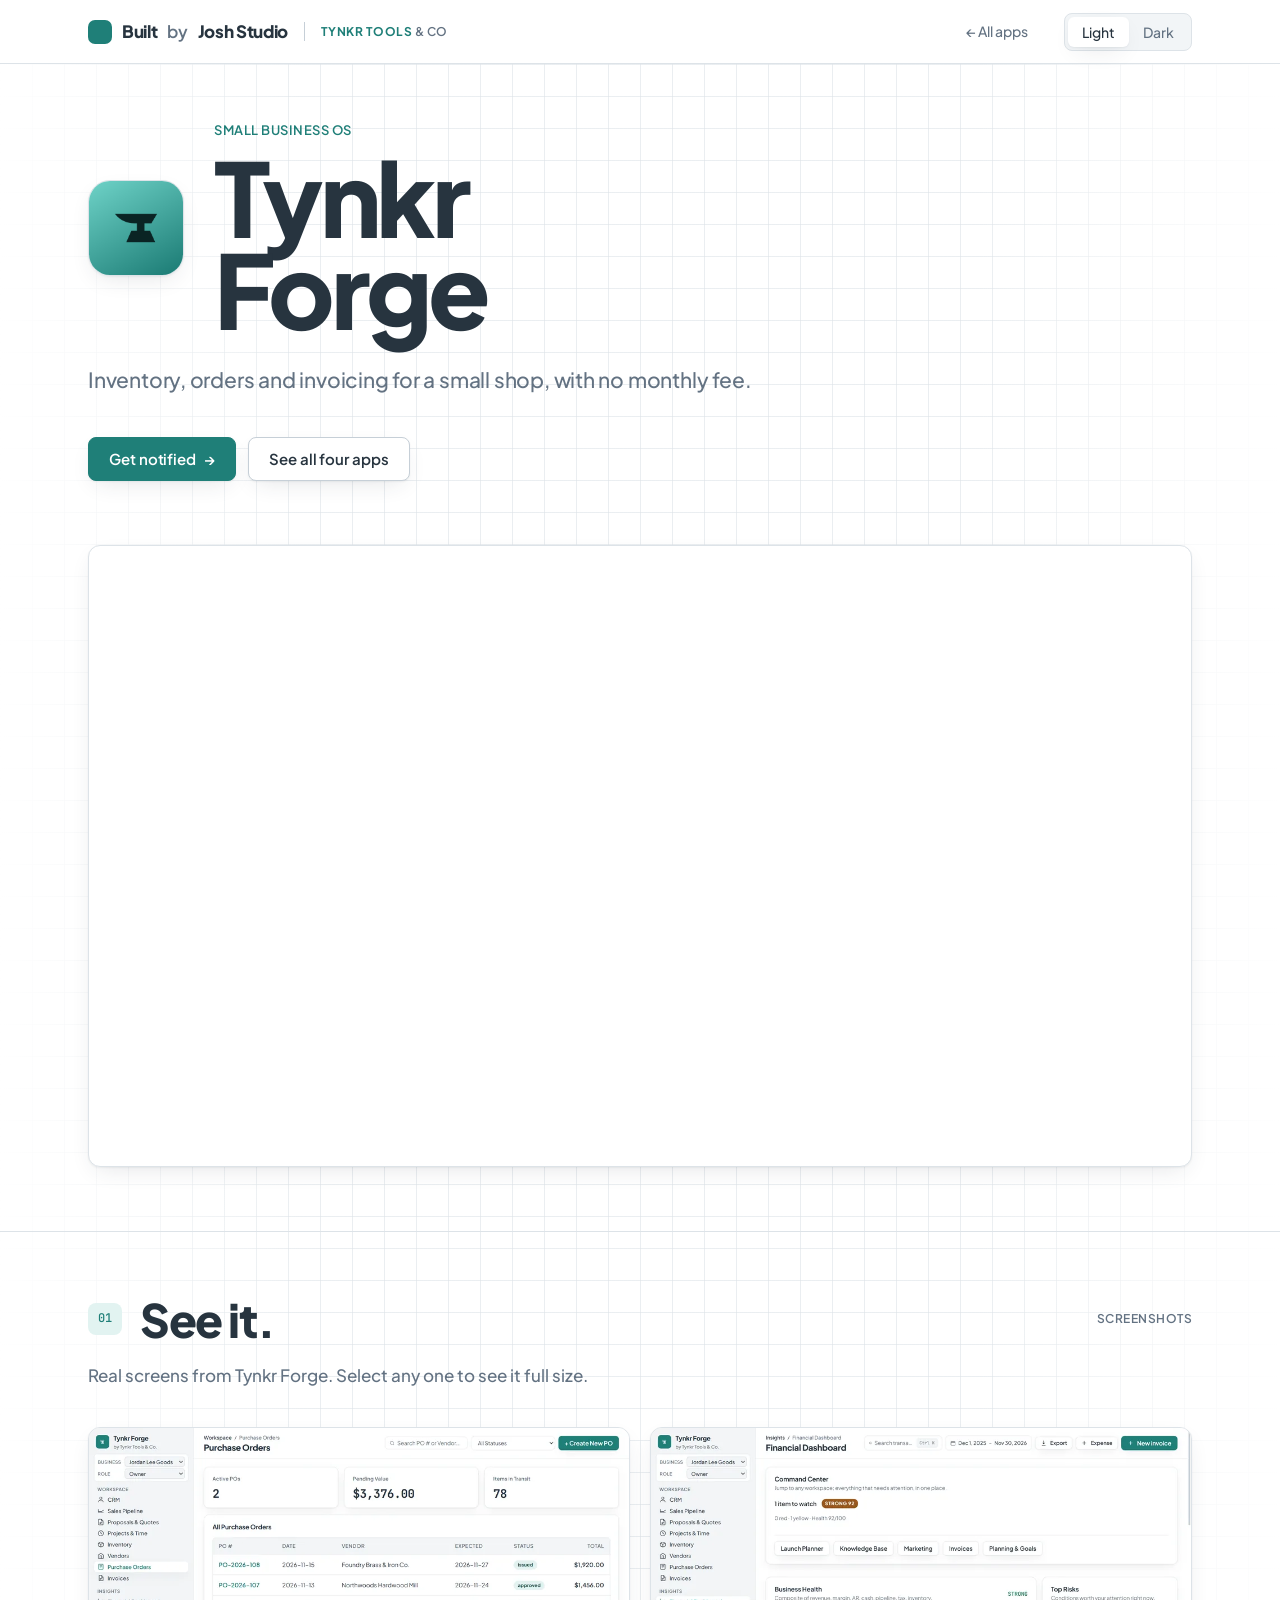
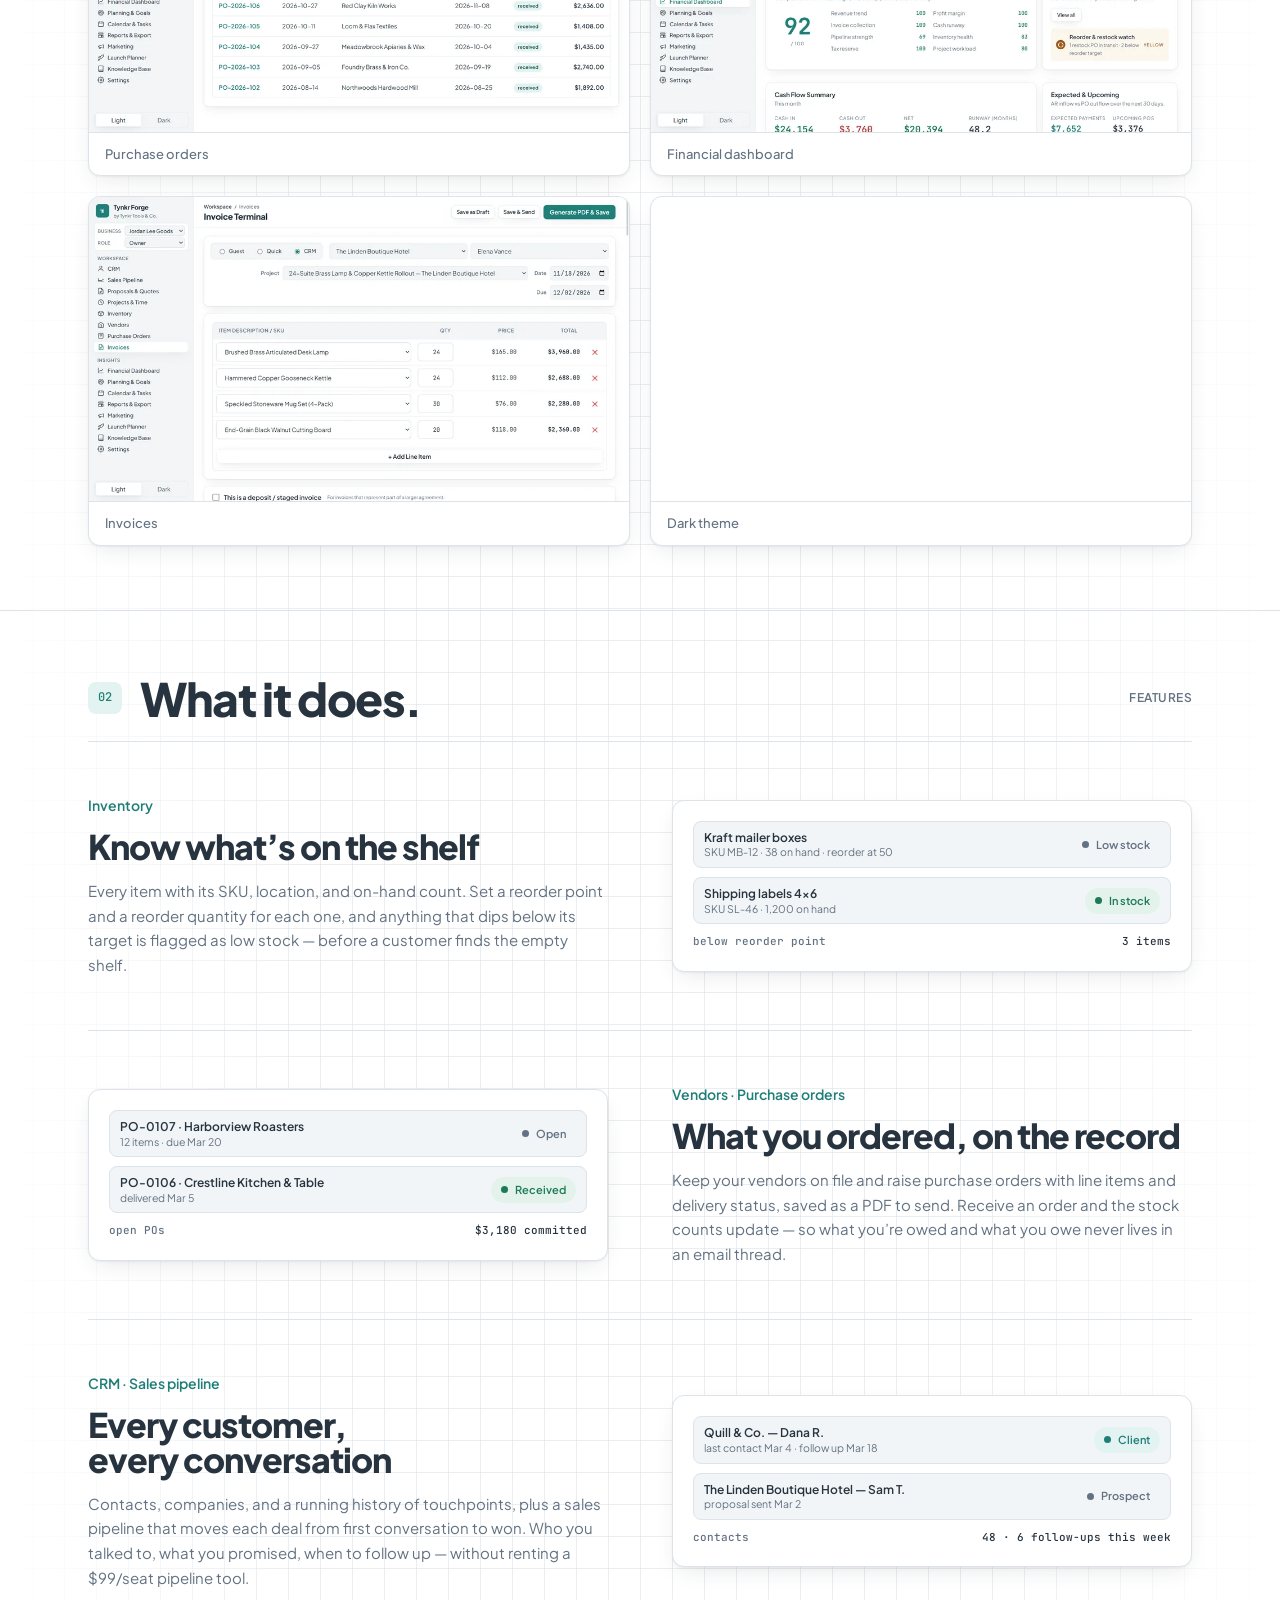
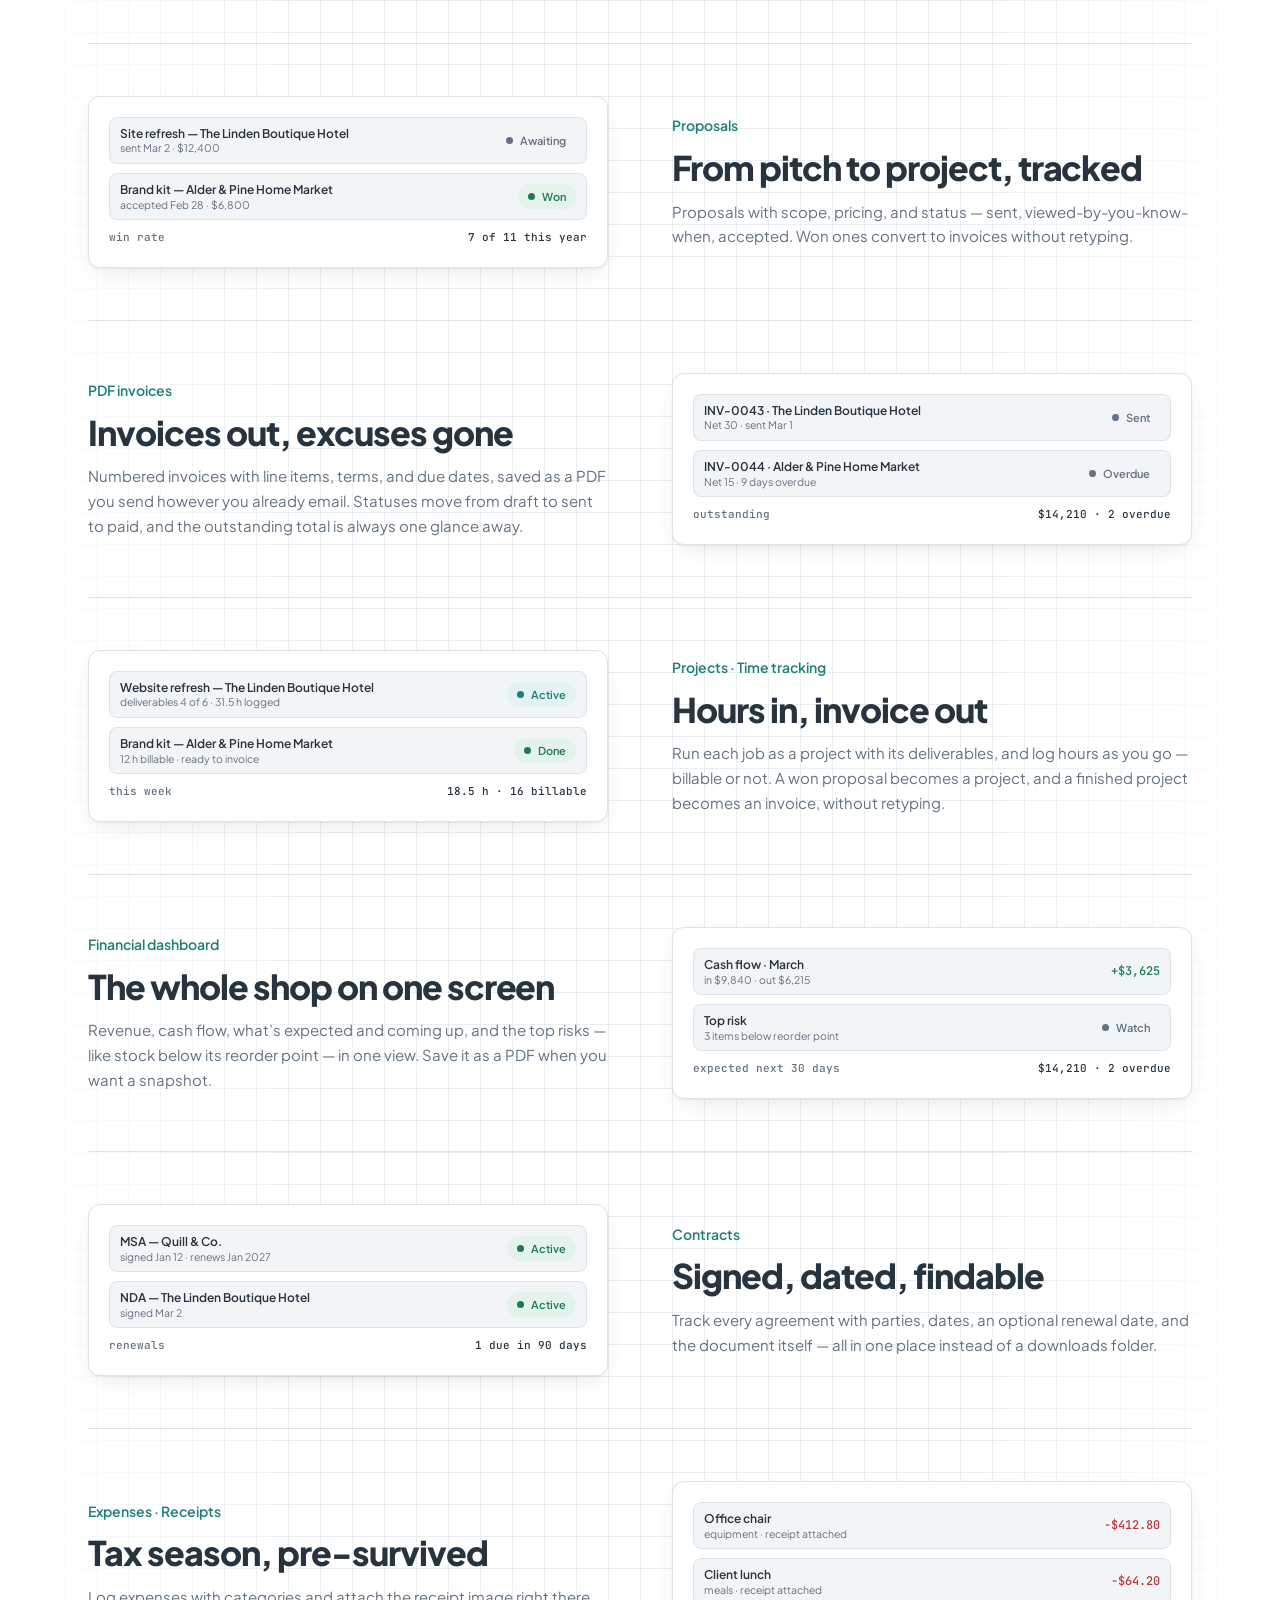
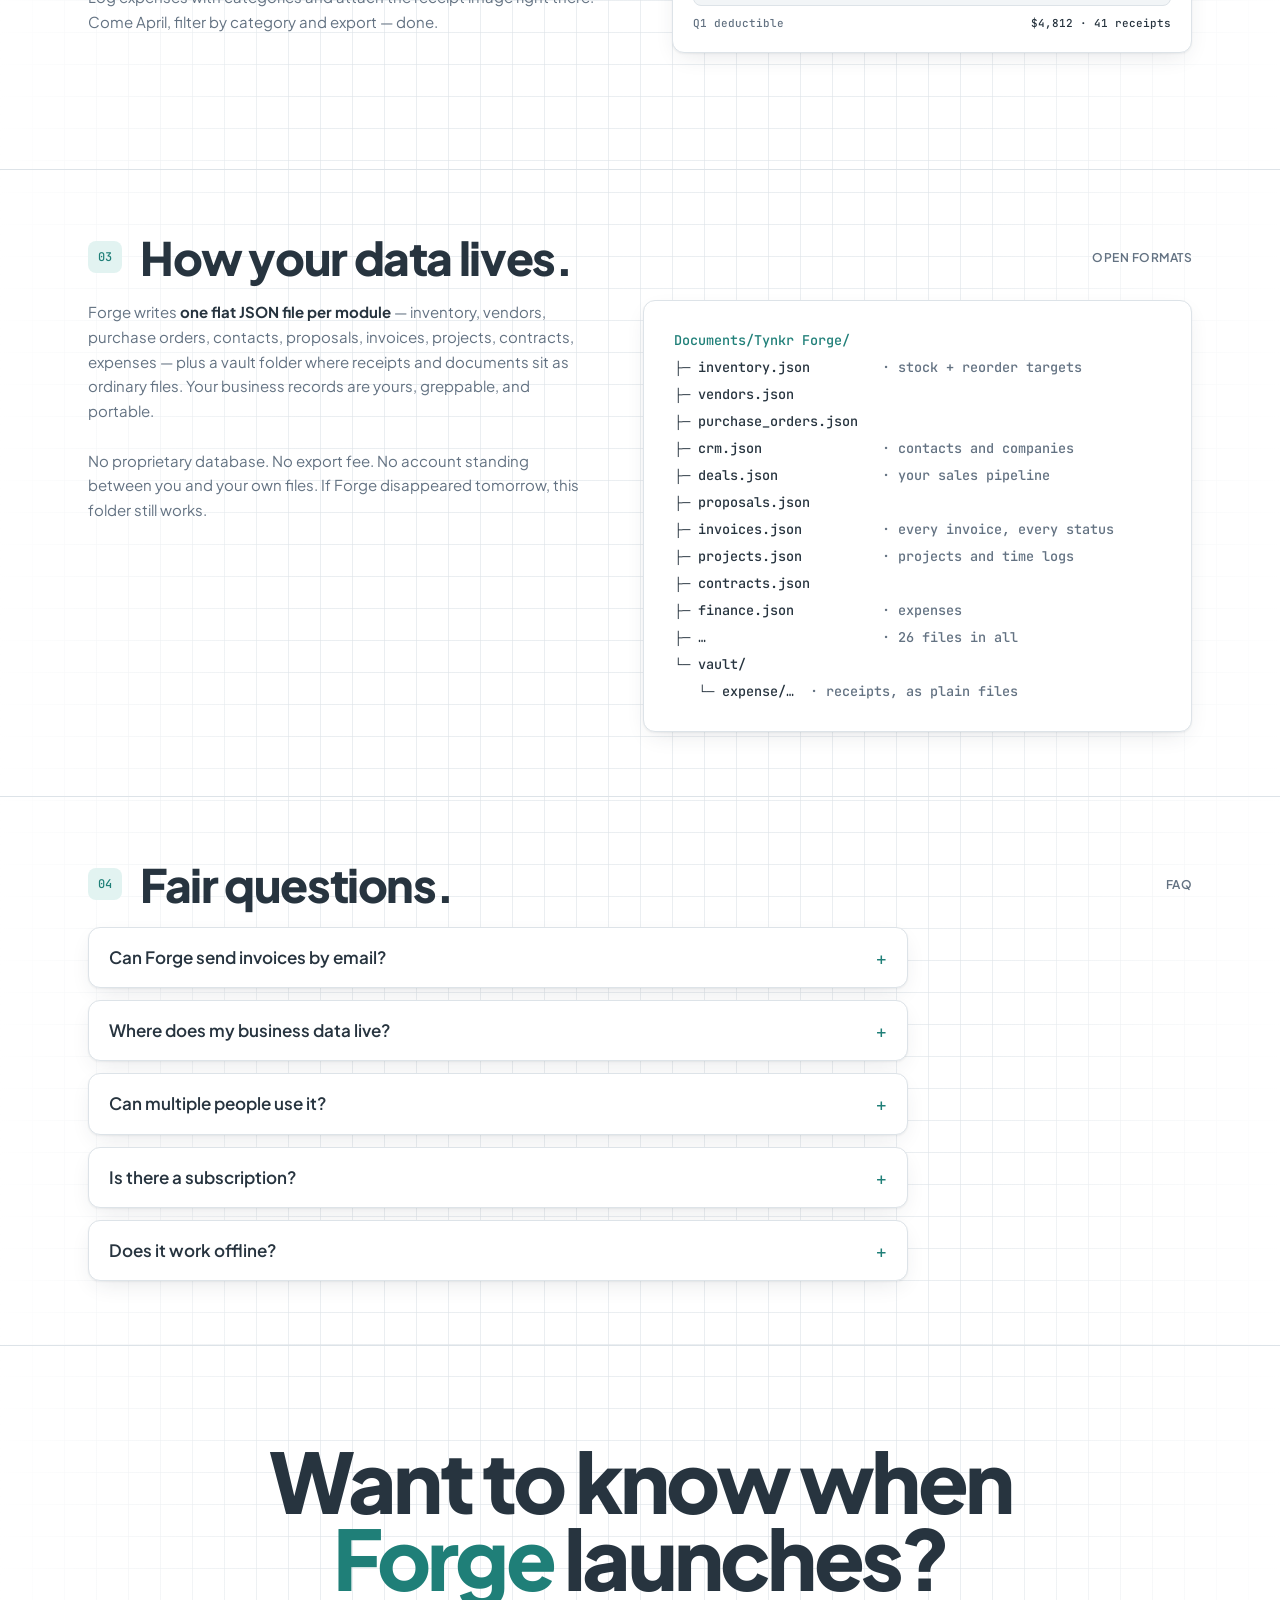
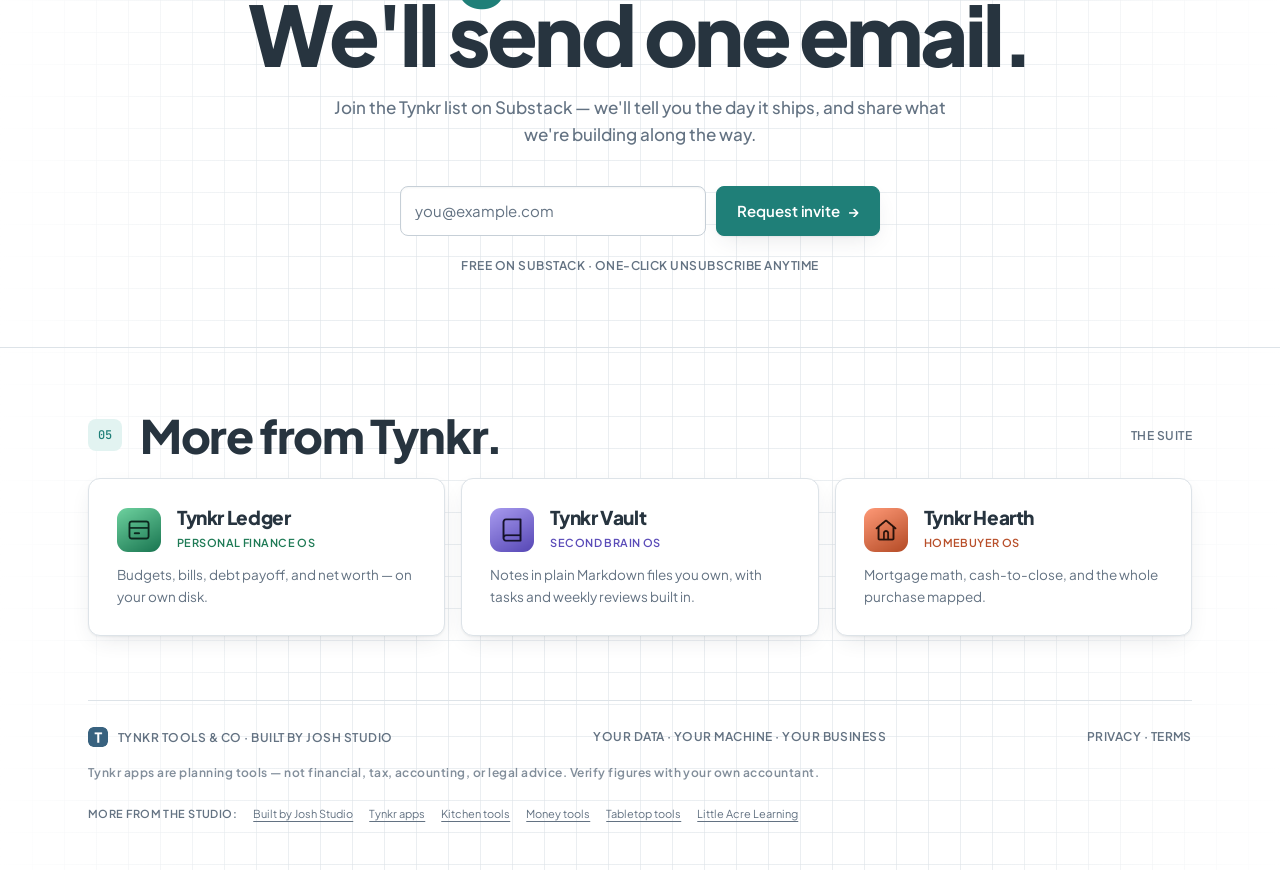
==== commit 432c52a9: "Rewrite tabletop links to writing.builtbyjoshstudio.com/tabletop/" ====
--- a/forge/index.html
+++ b/forge/index.html
@@ -303,7 +303,7 @@
       <a href="https://tynkr.builtbyjoshstudio.com/">Tynkr apps</a>
       <a href="https://cooking.builtbyjoshstudio.com/tools/">Kitchen tools</a>
       <a href="https://tools.builtbyjoshstudio.com/money/">Money tools</a>
-      <a href="https://tools.builtbyjoshstudio.com/tabletop/">Tabletop tools</a>
+      <a href="https://writing.builtbyjoshstudio.com/tabletop/">Tabletop tools</a>
       <a href="https://littleacrelearning.com/">Little Acre Learning</a>
     </nav>
   </div>
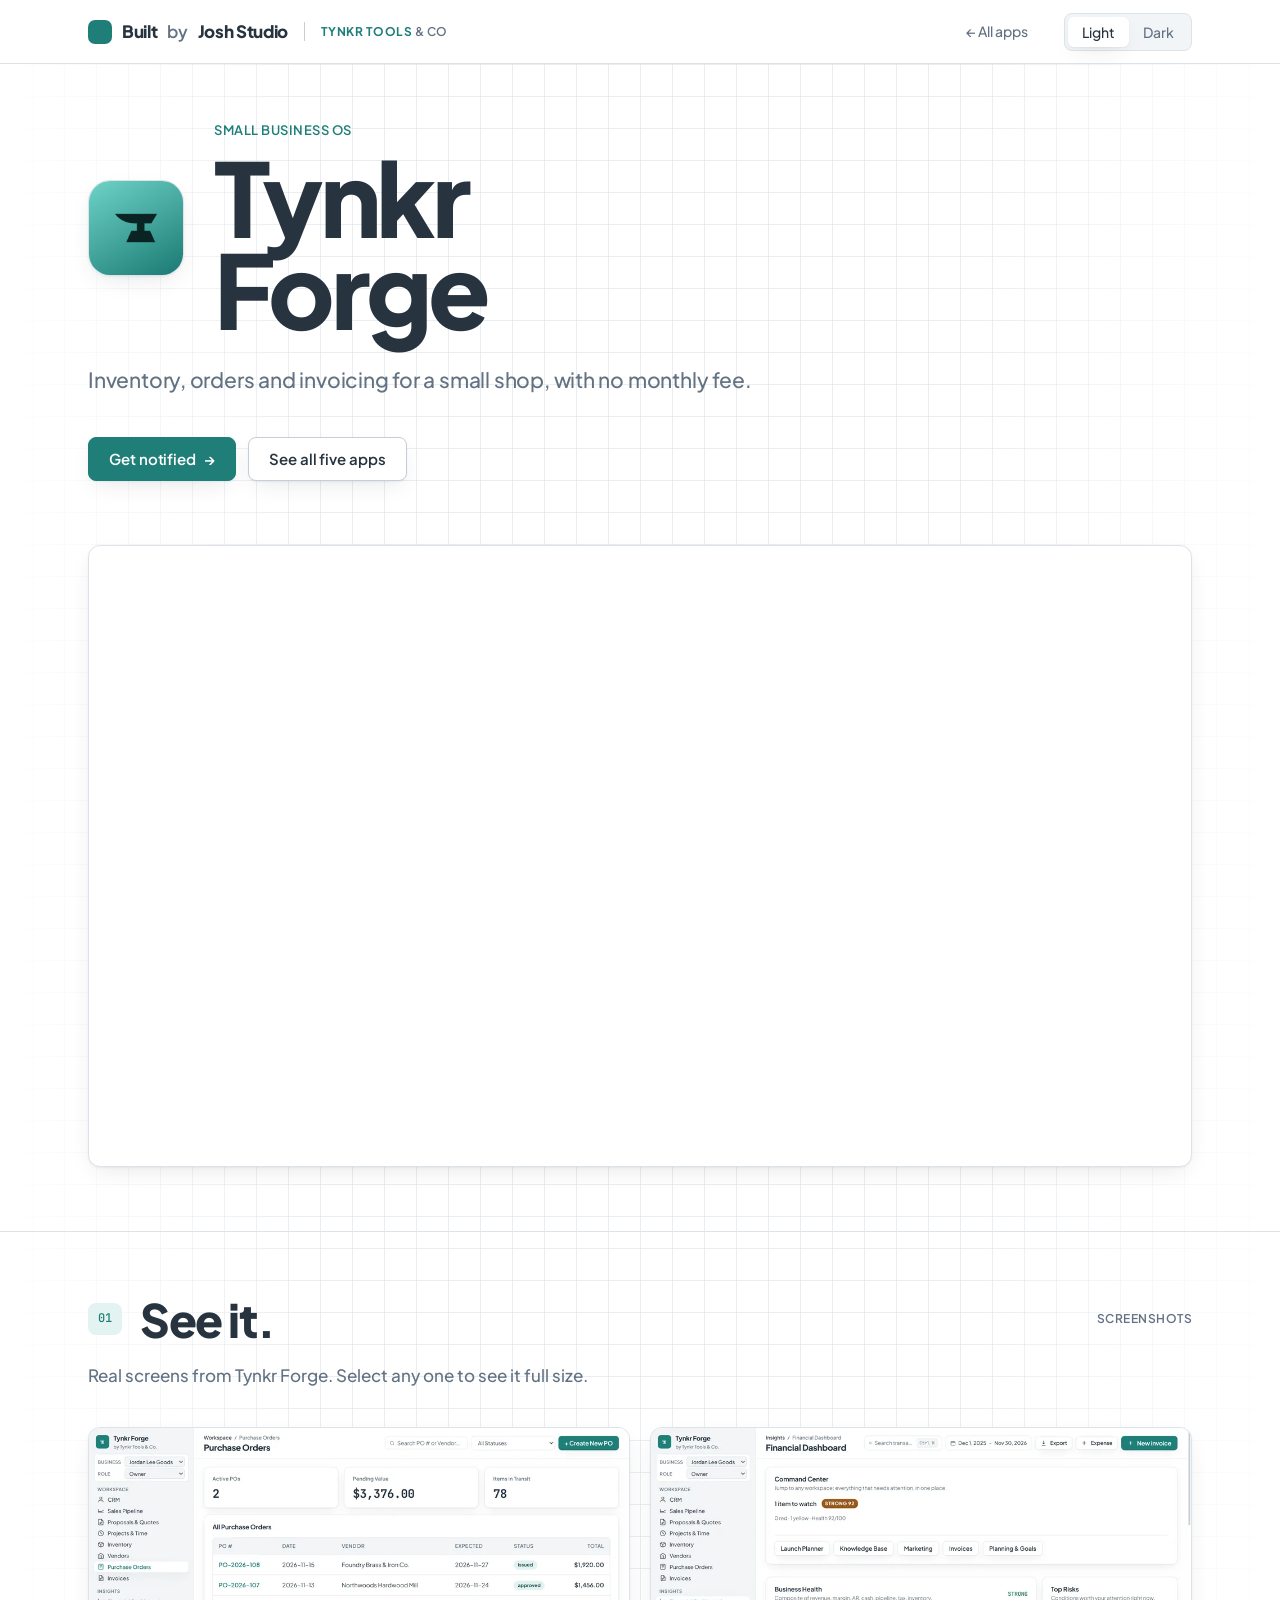
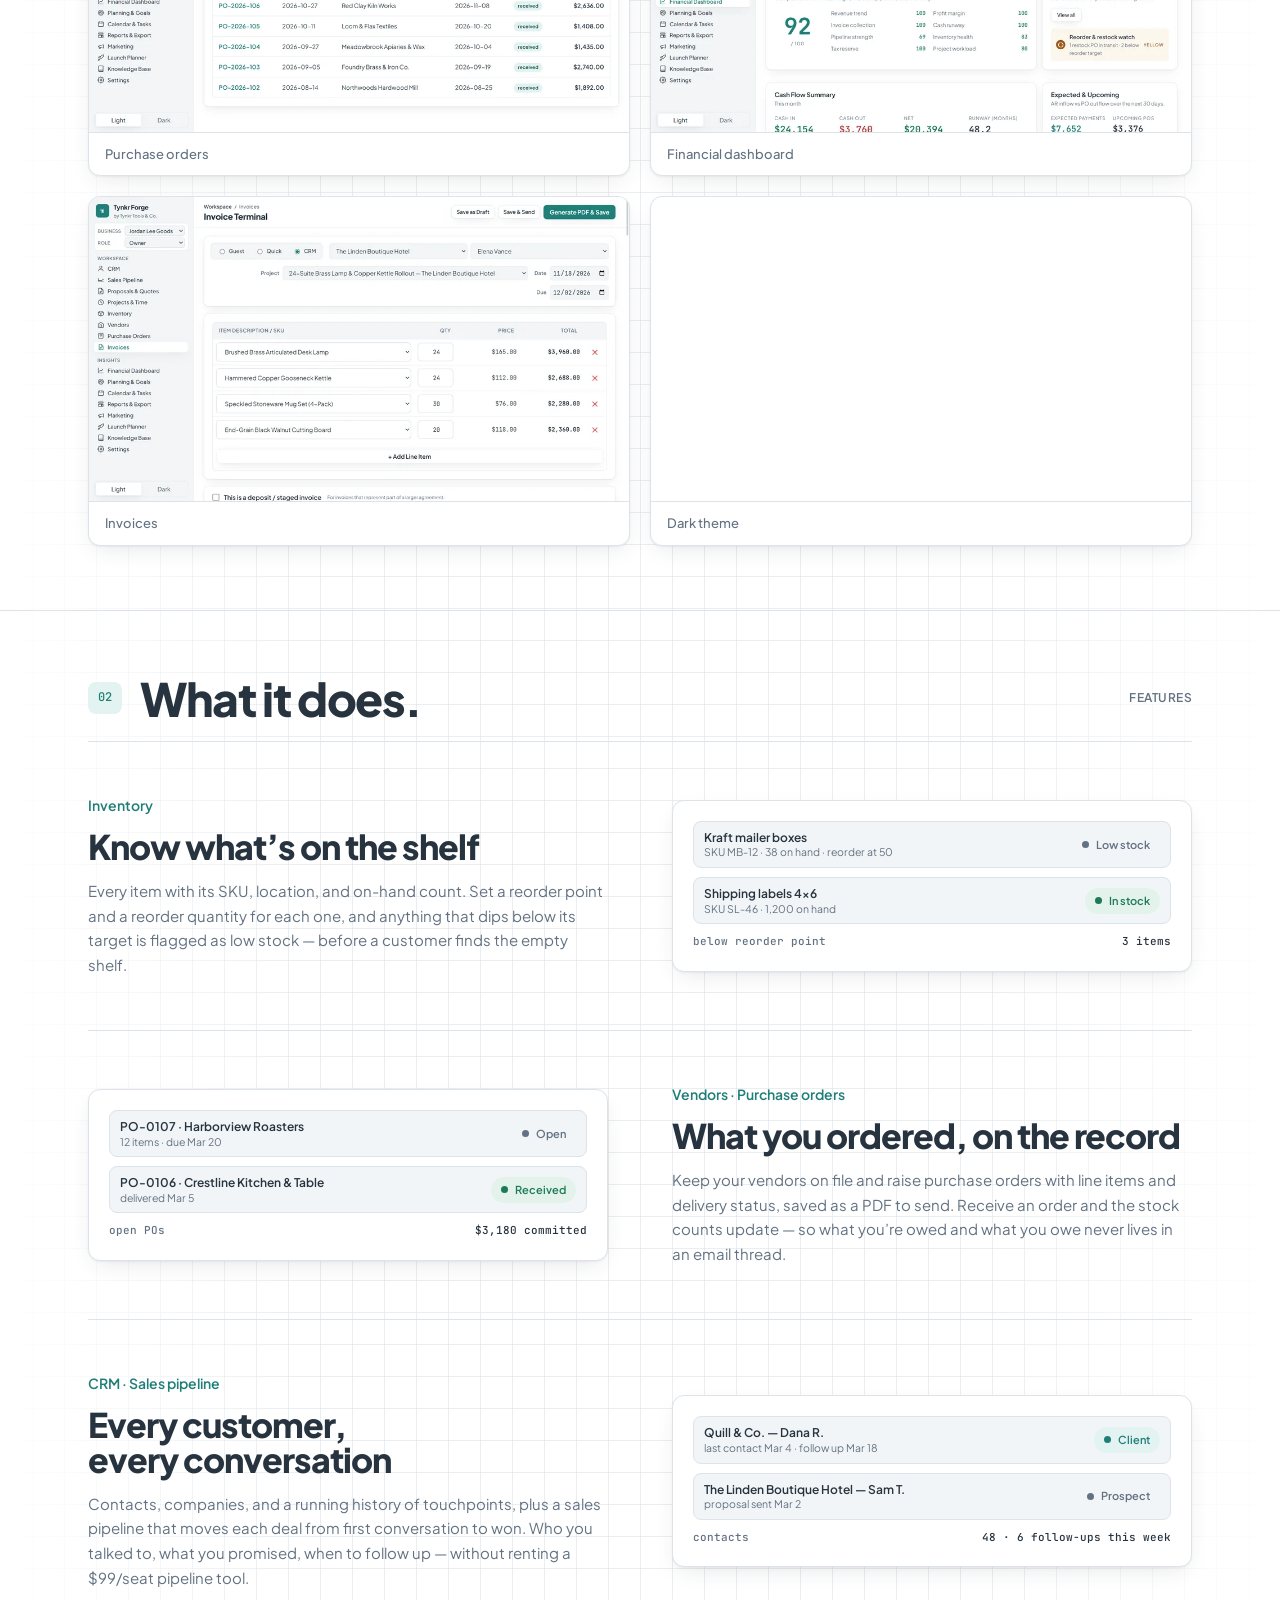
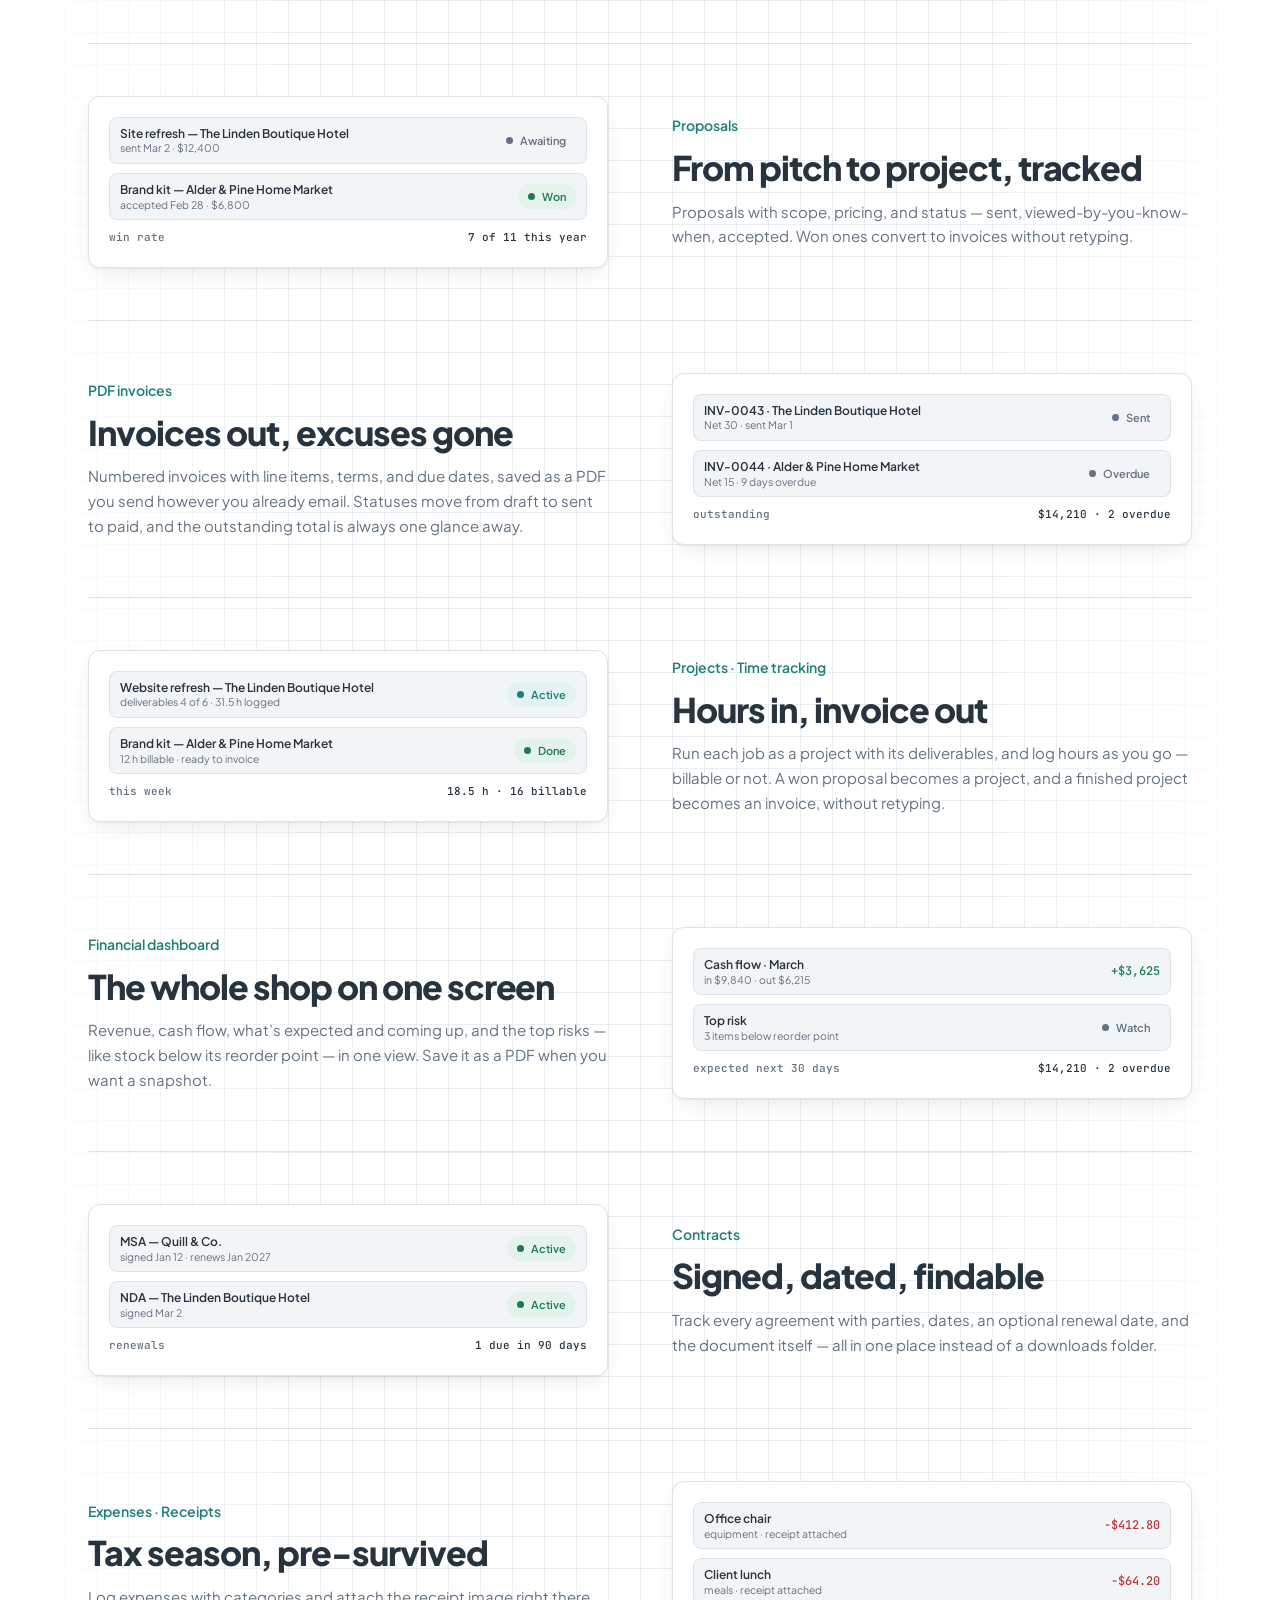
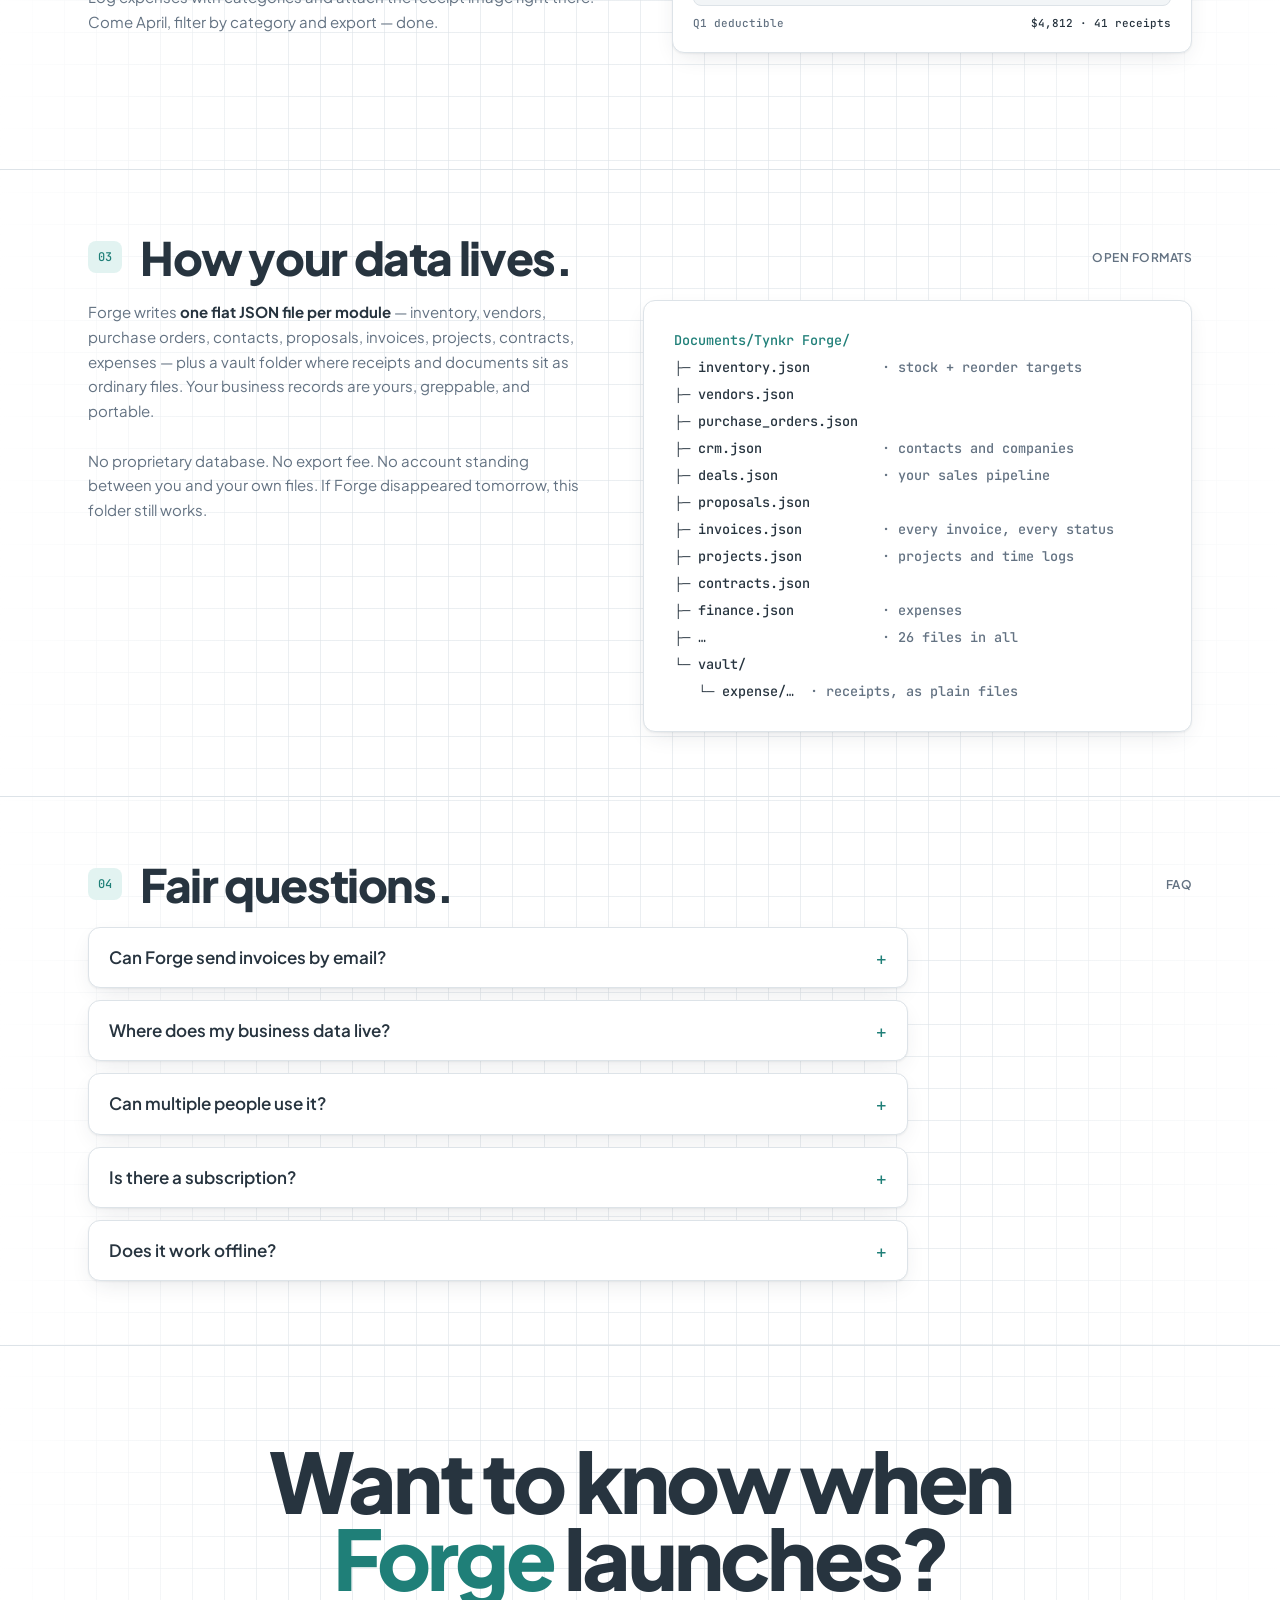
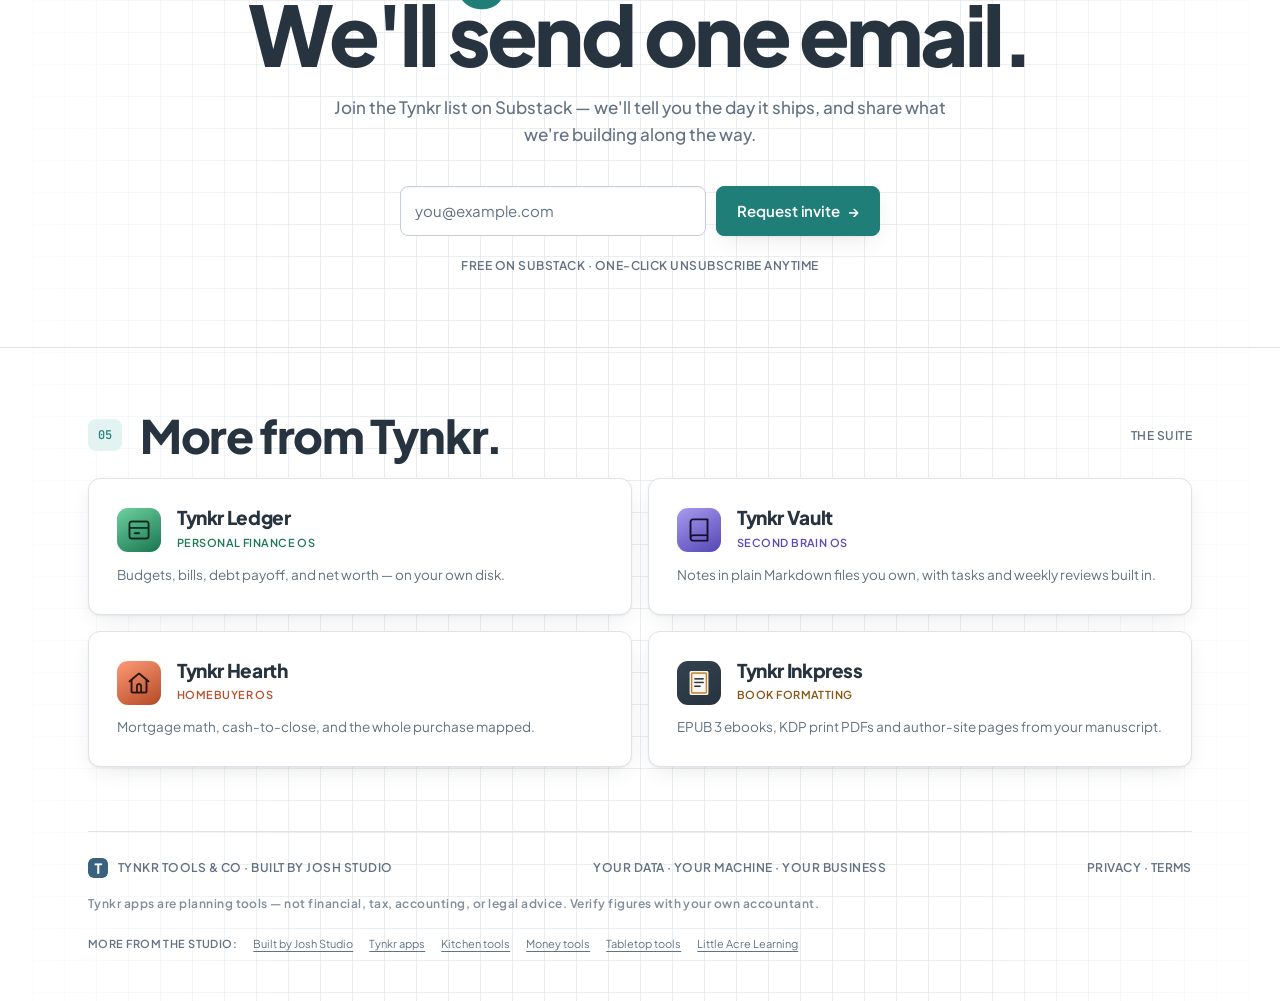
==== commit 9a56a47b: "Add Tynkr Inkpress page, screenshots, home card, and suite links" ====
--- a/forge/index.html
+++ b/forge/index.html
@@ -69,7 +69,7 @@
       <p class="hero-sub">Inventory, orders and invoicing for a small shop, with no monthly fee.</p>
       <div class="hero-cta">
         <a class="btn primary" href="#beta">Get notified <span class="arr">→</span></a>
-        <a class="btn ghost" href="/">See all four apps</a>
+        <a class="btn ghost" href="/">See all five apps</a>
       </div>
 
       <!-- what it looks like: the real inventory screen -->
@@ -287,6 +287,14 @@
             <div><span class="name">Tynkr Hearth</span><span class="os">Homebuyer OS</span></div>
           </div>
           <p class="desc">Mortgage math, cash-to-close, and the whole purchase mapped.</p>
+        </a>
+
+        <a class="app-card more-card reveal" style="--ac:var(--c-inkpress)" href="/inkpress/">
+          <div class="app-head">
+            <img data-appfb="inkpress" src="/assets/tynkr-inkpress-300.png" alt="Tynkr Inkpress icon" width="300" height="300">
+            <div><span class="name">Tynkr Inkpress</span><span class="os">Book Formatting</span></div>
+          </div>
+          <p class="desc">EPUB 3 ebooks, KDP print PDFs and author-site pages from your manuscript.</p>
         </a>
       </div>
     </div>
@@ -463,7 +471,7 @@
   // Runs on the error event AND on images that already 404'd before this
   // script attached (complete && naturalWidth === 0), so the fallback is
   // reliable regardless of when the failed load resolves.
-  const FB = { ledger: 'var(--c-ledger)', vault: 'var(--c-vault)', hearth: 'var(--c-hearth)', forge: 'var(--c-forge)', tools: 'var(--accent)' };
+  const FB = { ledger: 'var(--c-ledger)', vault: 'var(--c-vault)', hearth: 'var(--c-hearth)', forge: 'var(--c-forge)', inkpress: 'var(--c-inkpress)', tools: 'var(--accent)' };
   function appFallback(img) {
     if (!img.parentNode) return;
     const app = img.dataset.appfb;
--- a/css/tynkr.css
+++ b/css/tynkr.css
@@ -9,24 +9,26 @@
 
 /* --- per-app colours (design handoff, "Per-app accent") --------------------- */
 :root {
-  --c-ledger: #1e7a55; --c-vault: #5a4bb8; --c-hearth: #b84f2a; --c-forge: #1f7f78;
-  --s-ledger: #e3f3ec; --s-vault: #ebe8fa; --s-hearth: #fbe9e2; --s-forge: #e2f3f1;
+  --c-ledger: #1e7a55; --c-vault: #5a4bb8; --c-hearth: #b84f2a; --c-forge: #1f7f78; --c-inkpress: #8a5414;
+  --s-ledger: #e3f3ec; --s-vault: #ebe8fa; --s-hearth: #fbe9e2; --s-forge: #e2f3f1; --s-inkpress: #fbf1e3;
 }
 /* dark: each app's own dark accents (the apps' css/accents/<app>.css) */
 [data-theme="dark"] {
-  --c-ledger: #6fd3a0; --c-vault: #a99cf0; --c-hearth: #ff9a78; --c-forge: #6fd3c8;
-  --s-ledger: #1e3a2d; --s-vault: #2e2a52; --s-hearth: #4a2a1e; --s-forge: #1b3a37;
+  --c-ledger: #6fd3a0; --c-vault: #a99cf0; --c-hearth: #ff9a78; --c-forge: #6fd3c8; --c-inkpress: #e8b86b;
+  --s-ledger: #1e3a2d; --s-vault: #2e2a52; --s-hearth: #4a2a1e; --s-forge: #1b3a37; --s-inkpress: #3a3022;
 }
 /* an app page takes its app's colour as the accent */
-body[data-app="ledger"] { --accent: var(--c-ledger); --accent-soft: var(--s-ledger); }
-body[data-app="vault"]  { --accent: var(--c-vault);  --accent-soft: var(--s-vault); }
-body[data-app="hearth"] { --accent: var(--c-hearth); --accent-soft: var(--s-hearth); }
-body[data-app="forge"]  { --accent: var(--c-forge);  --accent-soft: var(--s-forge); }
+body[data-app="ledger"]   { --accent: var(--c-ledger);   --accent-soft: var(--s-ledger); }
+body[data-app="vault"]    { --accent: var(--c-vault);    --accent-soft: var(--s-vault); }
+body[data-app="hearth"]   { --accent: var(--c-hearth);   --accent-soft: var(--s-hearth); }
+body[data-app="forge"]    { --accent: var(--c-forge);    --accent-soft: var(--s-forge); }
+body[data-app="inkpress"] { --accent: var(--c-inkpress); --accent-soft: var(--s-inkpress); }
 /* text on an accent fill, per app, in dark (as in the apps) */
-[data-theme="dark"] body[data-app="ledger"] { --accent-ink: #0f3d2b; }
-[data-theme="dark"] body[data-app="vault"]  { --accent-ink: #1f1a44; }
-[data-theme="dark"] body[data-app="hearth"] { --accent-ink: #4a1f10; }
-[data-theme="dark"] body[data-app="forge"]  { --accent-ink: #0f403c; }
+[data-theme="dark"] body[data-app="ledger"]   { --accent-ink: #0f3d2b; }
+[data-theme="dark"] body[data-app="vault"]    { --accent-ink: #1f1a44; }
+[data-theme="dark"] body[data-app="hearth"]   { --accent-ink: #4a1f10; }
+[data-theme="dark"] body[data-app="forge"]    { --accent-ink: #0f403c; }
+[data-theme="dark"] body[data-app="inkpress"] { --accent-ink: #2b1a04; }
 
 /* --- element defaults: the pages were built without heading margins or a text measure --- */
 html { scroll-behavior: smooth; }
@@ -65,9 +67,15 @@
 .hero-sub { margin: 28px 0 0; max-width: 60ch; font-size: clamp(17px, 2vw, 21px); color: var(--muted); font-weight: 500; letter-spacing: -0.01em; }
 .hero-cta { display: flex; gap: 12px; margin-top: 40px; flex-wrap: wrap; }
 
-/* --- suite visual: the four app windows are drawn mocks, each in its app's hue --- */
-.suite { display: grid; grid-template-columns: repeat(4, minmax(0,1fr)); gap: 16px; align-items: stretch; margin-top: 64px; }
-@media (max-width: 900px) { .suite { grid-template-columns: repeat(2, minmax(0,1fr)); } }
+/* --- suite visual: the five app windows are drawn mocks, each in its app's hue --- */
+.suite { display: grid; grid-template-columns: repeat(6, minmax(0,1fr)); gap: 16px; align-items: stretch; margin-top: 64px; }
+.suite .appwin { grid-column: span 2; }
+.suite .appwin:nth-child(4) { grid-column: 2 / span 2; }
+.suite .appwin:nth-child(5) { grid-column: 4 / span 2; --ac: var(--c-inkpress); }
+@media (max-width: 900px) {
+  .suite { grid-template-columns: repeat(2, minmax(0,1fr)); }
+  .suite .appwin, .suite .appwin:nth-child(4), .suite .appwin:nth-child(5) { grid-column: auto; }
+}
 @media (max-width: 560px) { .suite { grid-template-columns: minmax(0,1fr); } }   /* phones: one tile per row, so the mock text doesn't wrap a word at a time */
 .suite .appwin:nth-child(1) { --ac: var(--c-ledger); }
 .suite .appwin:nth-child(2) { --ac: var(--c-vault); }
@@ -222,7 +230,7 @@
 .studio-links a:hover { color: var(--accent); }
 
 /* ==========================================================================
-   APP PAGES (/ledger/ /vault/ /hearth/ /forge/)
+   APP PAGES (/ledger/ /vault/ /hearth/ /forge/ /inkpress/)
    ========================================================================== */
 .phero { padding: 56px 0 0; }
 .phero-main { display: flex; align-items: center; gap: 30px; flex-wrap: wrap; }
@@ -258,7 +266,7 @@
 .faq { max-width: 820px; }
 .faq details p { margin: 0; font-size: 14.5px; line-height: 1.65; }
 
-.more-grid { grid-template-columns: repeat(3, minmax(0,1fr)); }
+.more-grid { grid-template-columns: repeat(2, minmax(0,1fr)); }
 @media (max-width: 860px) { .more-grid { grid-template-columns: 1fr; } }
 .more-card .app-head { margin-bottom: 10px; }
 .more-card .app-head img { width: 44px; height: 44px; border-radius: 11px; }
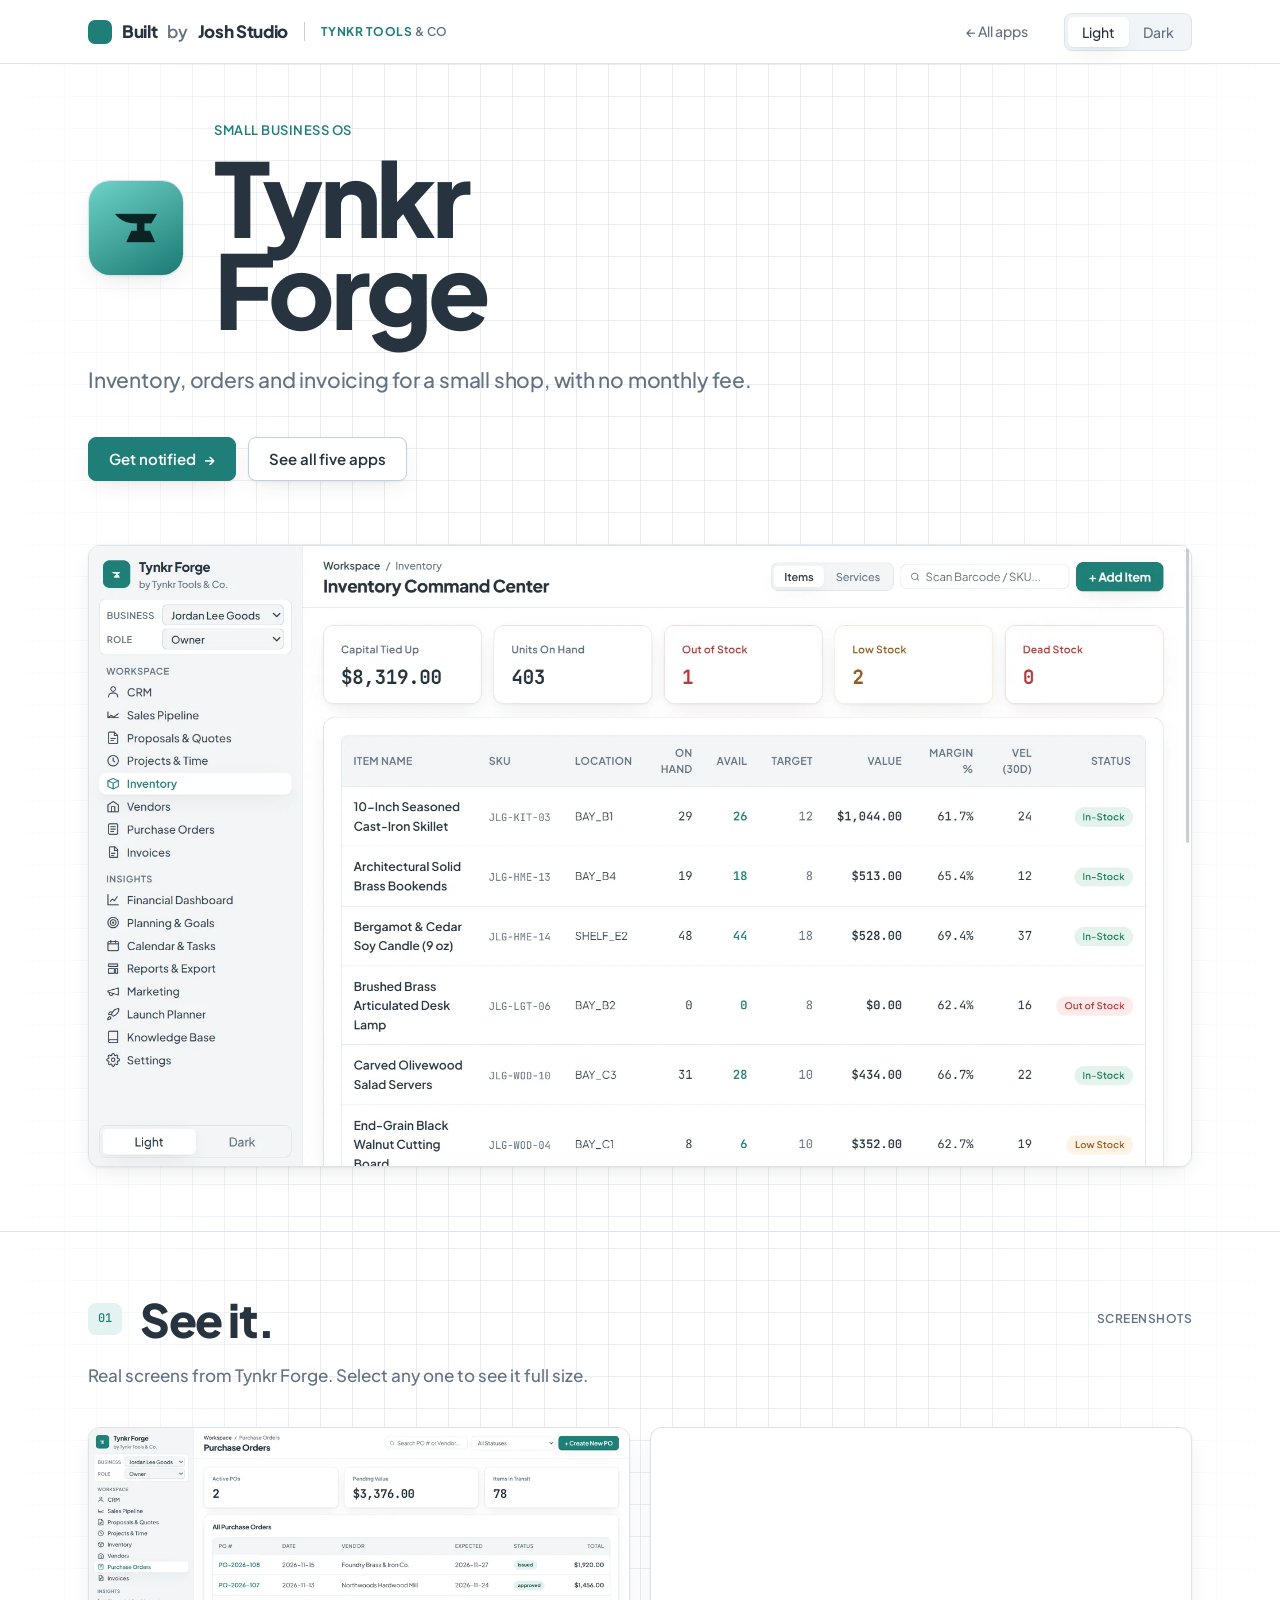
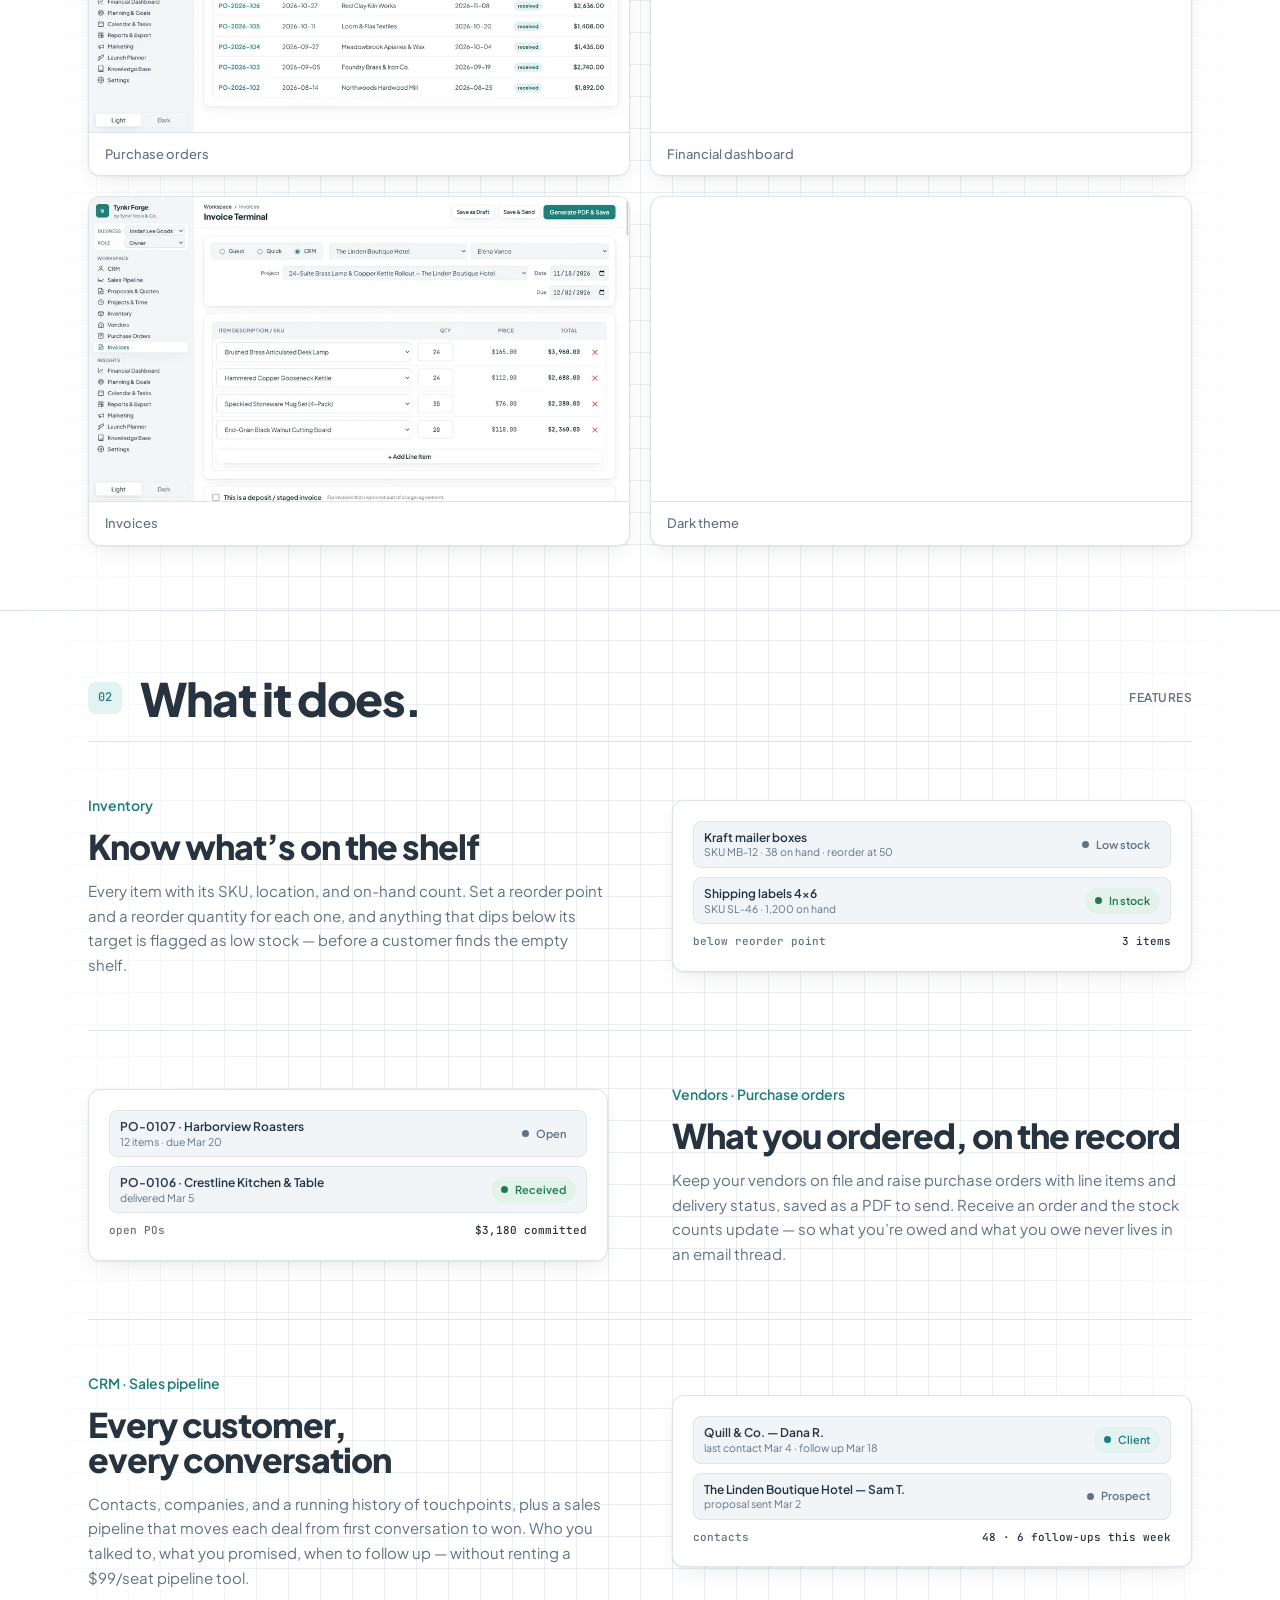
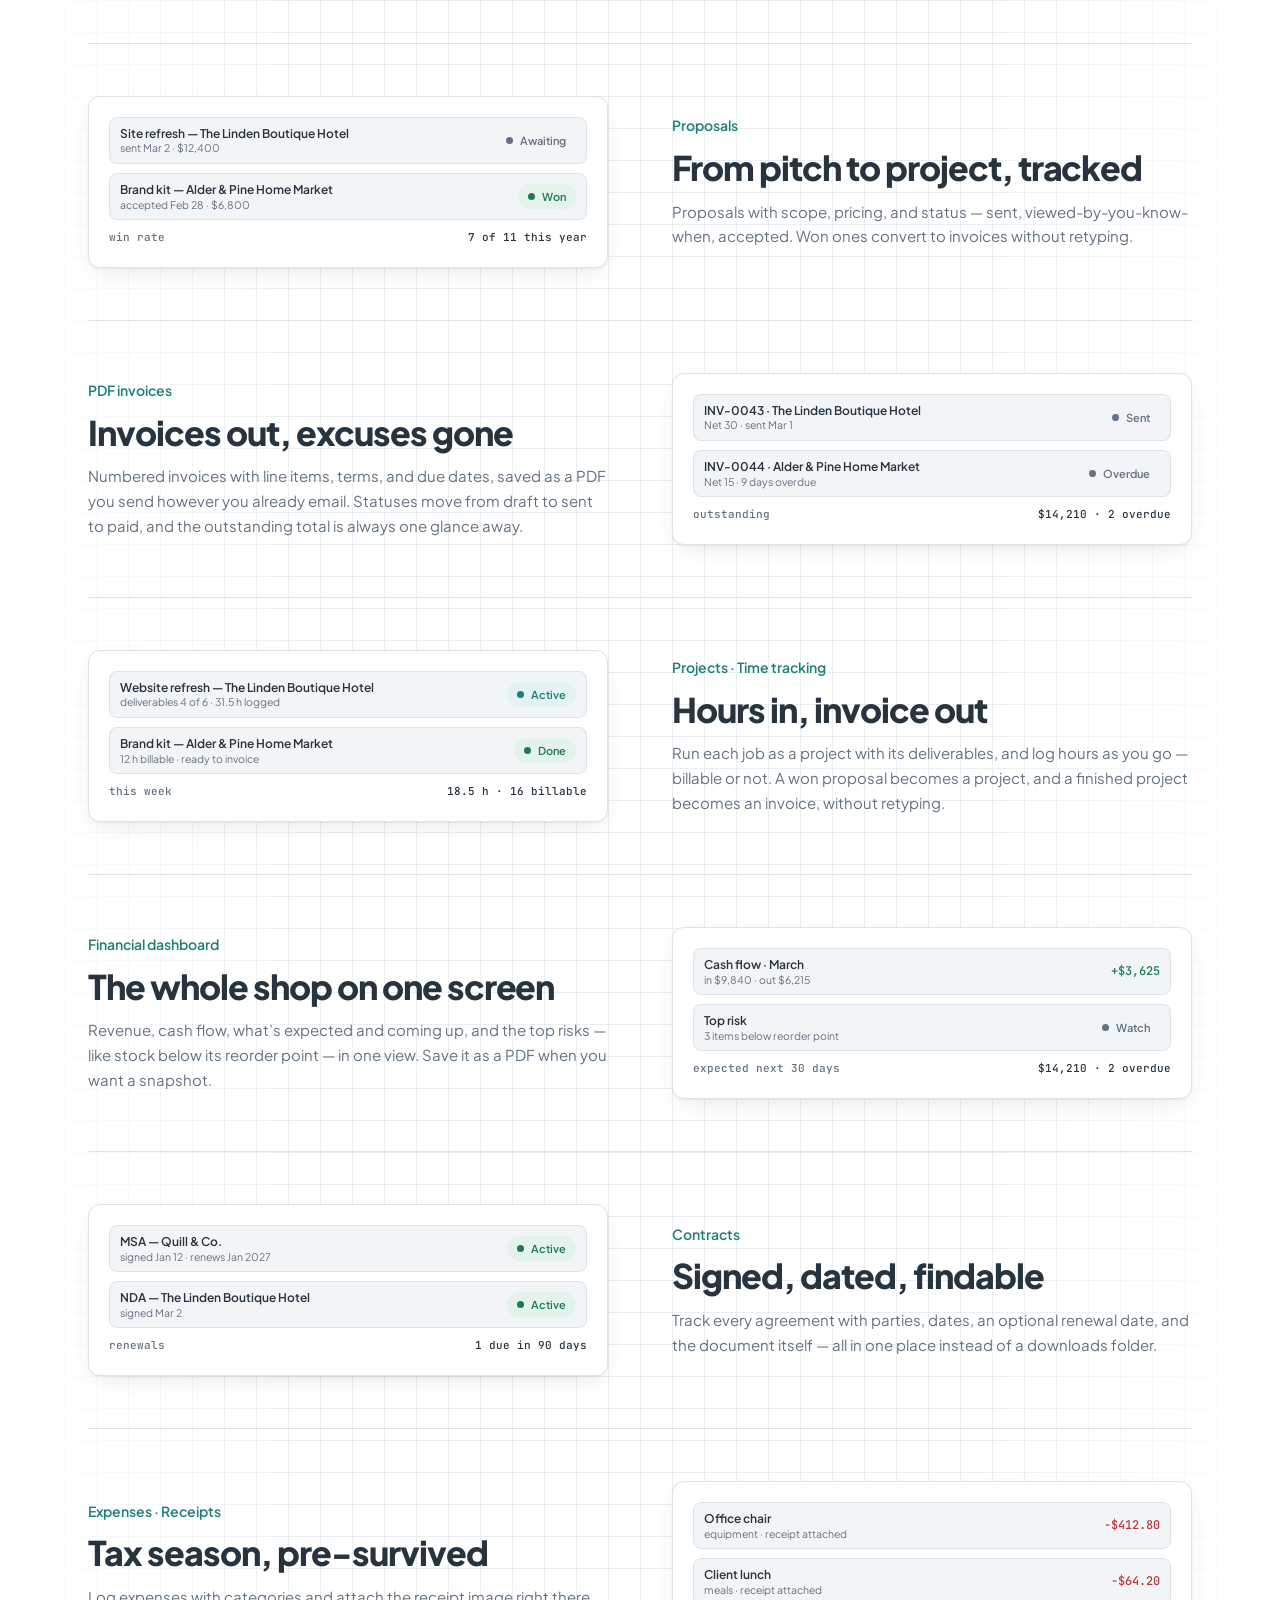
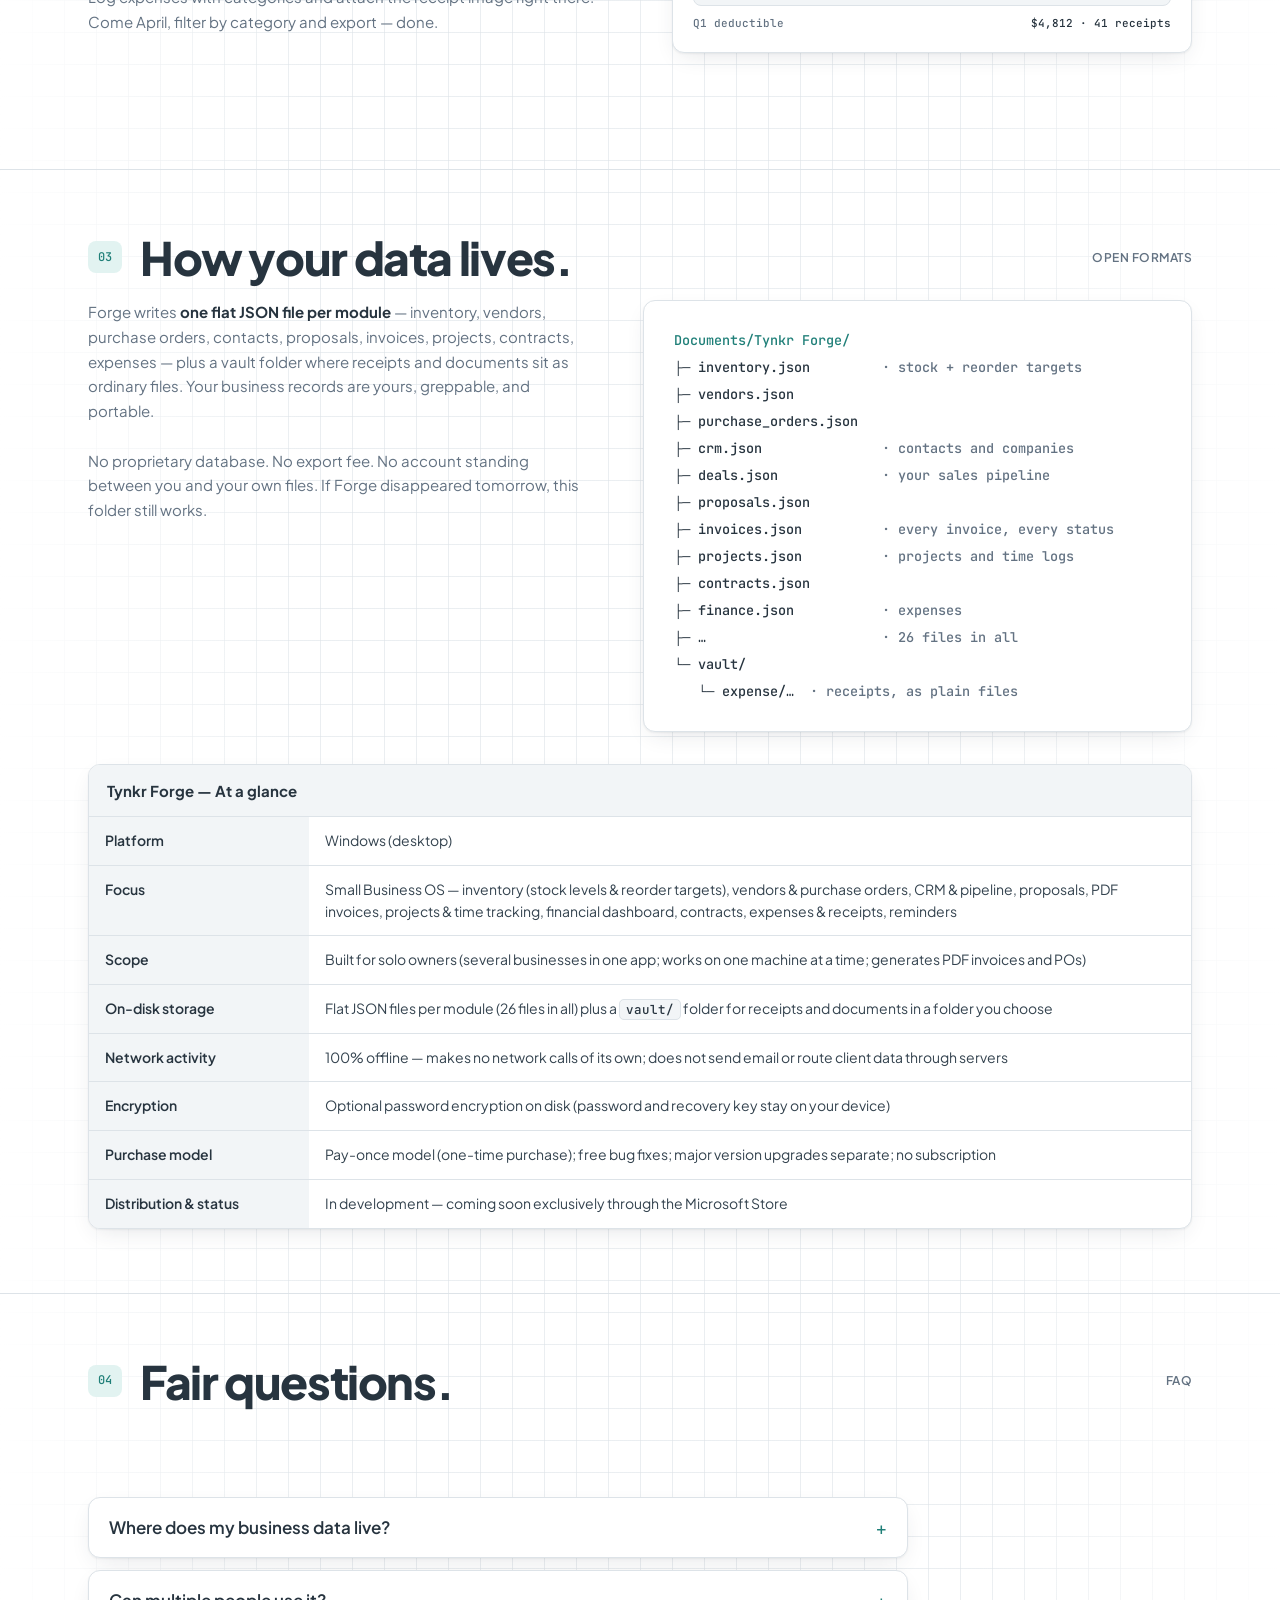
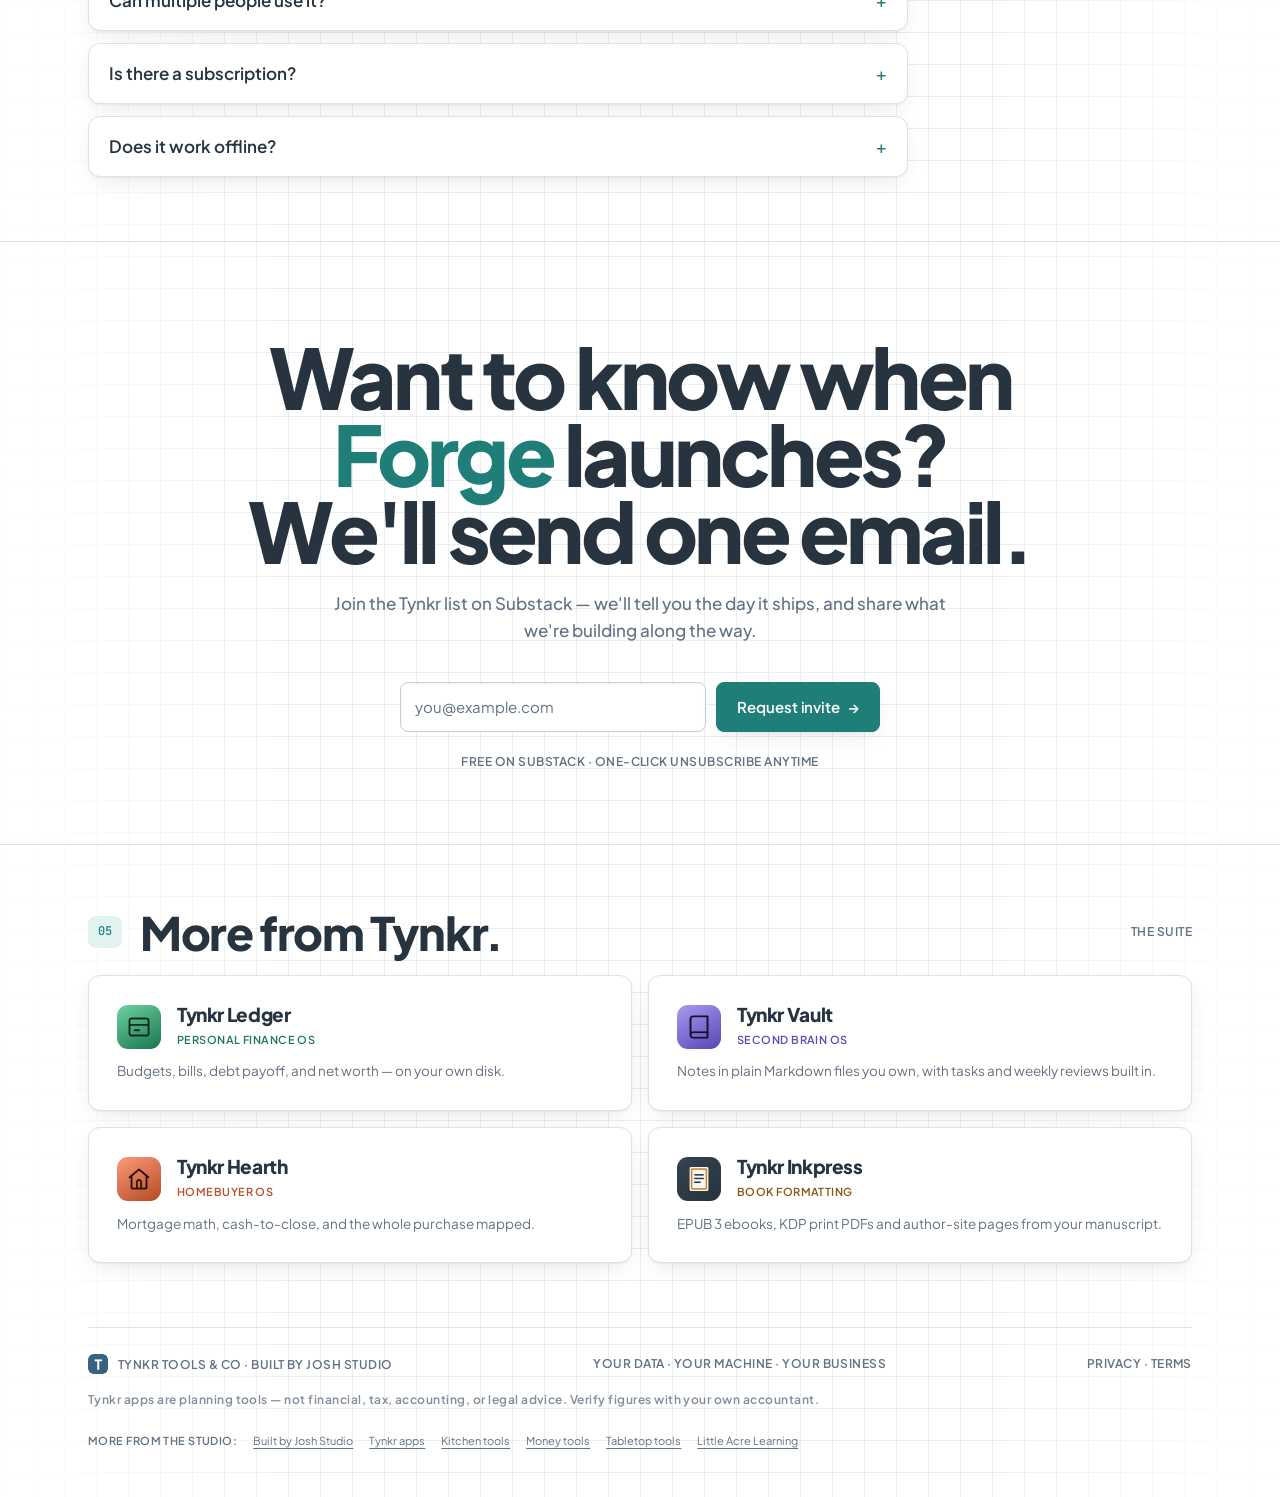
==== commit 825d954d: "SEO/GEO Pass 1 + Pass 2: unified @graph schema, comparison and spec tables, suite FAQ, llms parity" ====
--- a/forge/index.html
+++ b/forge/index.html
@@ -20,9 +20,11 @@
 <meta property="og:image" content="https://tynkr.builtbyjoshstudio.com/assets/og-card.png">
 <meta property="og:image:width" content="1200">
 <meta property="og:image:height" content="630">
-<meta property="og:image:alt" content="Tynkr Tools & Co — Your data. Your machine. Your business.">
+<meta property="og:image:alt" content="Tynkr Forge — Local-first small business inventory, CRM, and invoicing app for Windows.">
 <meta property="og:site_name" content="Tynkr Tools & Co">
 <meta name="twitter:card" content="summary_large_image">
+<meta name="twitter:title" content="Tynkr Forge — Local-First Small Business OS for Windows">
+<meta name="twitter:description" content="Inventory, orders and invoicing for a small shop, with no monthly fee — one local-first Windows app. No cloud, no accounts, no subscription.">
 <meta name="twitter:image" content="https://tynkr.builtbyjoshstudio.com/assets/og-card.png">
 <link rel="icon" href="/favicon.ico" sizes="any">
 <link rel="icon" type="image/png" sizes="32x32" href="/favicon-32x32.png">
@@ -34,9 +36,152 @@
 <link rel="stylesheet" href="/css/tokens.css">
 <link rel="stylesheet" href="/css/components.css">
 <link rel="stylesheet" href="/css/tynkr.css">
-<script type="application/ld+json">{"@context":"https://schema.org","@type":"SoftwareApplication","name":"Tynkr Forge","operatingSystem":"Windows","applicationCategory":"BusinessApplication","description":"Inventory, orders and invoicing for a small shop, with no monthly fee — one local-first Windows app. No cloud, no accounts, no subscription.","url":"https://tynkr.builtbyjoshstudio.com/forge/","publisher":{"@type":"Organization","@id":"https://builtbyjoshstudio.com/#organization","name":"Built by Josh Studio LLC"}}</script>
-<script type="application/ld+json">{"@context":"https://schema.org","@type":"FAQPage","mainEntity":[{"@type":"Question","name":"Can Forge send invoices by email?","acceptedAnswer":{"@type":"Answer","text":"Forge generates the invoice as a PDF you send however you already email — it doesn’t send mail itself or route your client data through any server."}},{"@type":"Question","name":"Where does my business data live?","acceptedAnswer":{"@type":"Answer","text":"In flat JSON files on your disk — one per module — plus a vault folder where receipts and documents sit as ordinary files. Back it up with whatever you already use."}},{"@type":"Question","name":"Can multiple people use it?","acceptedAnswer":{"@type":"Answer","text":"Forge is built for solo owners and works on one machine at a time. Because the data is flat files, you can share the folder between machines with your own sync — but there’s no multi-user server, by design."}},{"@type":"Question","name":"Is there a subscription?","acceptedAnswer":{"@type":"Answer","text":"No. Forge is a one-time purchase when it launches. Bug fixes are always free; major version upgrades are a separate purchase. No account, no recurring billing."}},{"@type":"Question","name":"Does it work offline?","acceptedAnswer":{"@type":"Answer","text":"Yes. The app needs no internet connection and makes no network calls of its own. Updates arrive through the Microsoft Store when you're online."}}]}</script>
-<script type="application/ld+json">{"@context":"https://schema.org","@type":"BreadcrumbList","itemListElement":[{"@type":"ListItem","position":1,"name":"Tynkr Tools & Co","item":"https://tynkr.builtbyjoshstudio.com/"},{"@type":"ListItem","position":2,"name":"Tynkr Forge","item":"https://tynkr.builtbyjoshstudio.com/forge/"}]}</script></head>
+<script type="application/ld+json">
+{
+  "@context": "https://schema.org",
+  "@graph": [
+    {
+      "@type": "Organization",
+      "@id": "https://builtbyjoshstudio.com/#organization",
+      "name": "Built by Josh Studio LLC",
+      "legalName": "Built by Josh Studio LLC",
+      "url": "https://builtbyjoshstudio.com/",
+      "email": "mailto:support@builtbyjoshstudio.com",
+      "logo": {
+        "@type": "ImageObject",
+        "url": "https://tynkr.builtbyjoshstudio.com/assets/tynkr-tools-512.png",
+        "width": 512,
+        "height": 512
+      }
+    },
+    {
+      "@type": "WebSite",
+      "@id": "https://tynkr.builtbyjoshstudio.com/#website",
+      "name": "Tynkr Tools & Co",
+      "url": "https://tynkr.builtbyjoshstudio.com/",
+      "description": "Five local-first desktop apps for Windows — Ledger, Vault, Hearth, Forge, and Inkpress. Ordinary files on your PC; no cloud, accounts, or fees.",
+      "inLanguage": "en-US",
+      "publisher": {
+        "@id": "https://builtbyjoshstudio.com/#organization"
+      }
+    },
+    {
+      "@type": "BreadcrumbList",
+      "itemListElement": [
+        {
+          "@type": "ListItem",
+          "position": 1,
+          "name": "Tynkr Tools & Co",
+          "item": "https://tynkr.builtbyjoshstudio.com/"
+        },
+        {
+          "@type": "ListItem",
+          "position": 2,
+          "name": "Tynkr Forge",
+          "item": "https://tynkr.builtbyjoshstudio.com/forge/"
+        }
+      ],
+      "@id": "https://tynkr.builtbyjoshstudio.com/forge/#breadcrumb"
+    },
+    {
+      "@type": "WebPage",
+      "@id": "https://tynkr.builtbyjoshstudio.com/forge/#webpage",
+      "url": "https://tynkr.builtbyjoshstudio.com/forge/",
+      "name": "Tynkr Forge — Local-First Small Business OS for Windows",
+      "description": "Inventory, orders and invoicing for a small shop, with no monthly fee — one local-first Windows app. No cloud, no accounts, no subscription.",
+      "inLanguage": "en-US",
+      "isPartOf": {
+        "@id": "https://tynkr.builtbyjoshstudio.com/#website"
+      },
+      "breadcrumb": {
+        "@id": "https://tynkr.builtbyjoshstudio.com/forge/#breadcrumb"
+      },
+      "mainEntity": {
+        "@id": "https://tynkr.builtbyjoshstudio.com/forge/#app"
+      },
+      "primaryImageOfPage": "https://tynkr.builtbyjoshstudio.com/assets/og-card.png"
+    },
+    {
+      "@type": "SoftwareApplication",
+      "@id": "https://tynkr.builtbyjoshstudio.com/forge/#app",
+      "name": "Tynkr Forge",
+      "operatingSystem": "Windows",
+      "applicationCategory": "BusinessApplication",
+      "description": "Inventory, orders and invoicing for a small shop, with no monthly fee — one local-first Windows app. No cloud, no accounts, no subscription.",
+      "url": "https://tynkr.builtbyjoshstudio.com/forge/",
+      "image": "https://tynkr.builtbyjoshstudio.com/assets/tynkr-forge-300.png",
+      "screenshot": [
+        "https://tynkr.builtbyjoshstudio.com/assets/screens/forge-01-inventory.png",
+        "https://tynkr.builtbyjoshstudio.com/assets/screens/forge-09-inventory-dark.png",
+        "https://tynkr.builtbyjoshstudio.com/assets/screens/forge-07-purchase-orders.png",
+        "https://tynkr.builtbyjoshstudio.com/assets/screens/forge-02-dashboard.png",
+        "https://tynkr.builtbyjoshstudio.com/assets/screens/forge-06-invoices.png"
+      ],
+      "featureList": [
+        "Inventory management with stock levels and reorder targets",
+        "Vendors and purchase orders",
+        "Customer CRM, sales pipeline, proposals, and contracts",
+        "PDF invoices and recurring invoice templates",
+        "Projects, time tracking, financial dashboard, expenses with receipts, and reminders",
+        "Multiple businesses in one app with optional password encryption"
+      ],
+      "publisher": {
+        "@id": "https://builtbyjoshstudio.com/#organization"
+      },
+      "isPartOf": {
+        "@id": "https://tynkr.builtbyjoshstudio.com/#website"
+      }
+    },
+    {
+      "@type": "FAQPage",
+      "mainEntity": [
+        {
+          "@type": "Question",
+          "name": "Can Forge send invoices by email?",
+          "acceptedAnswer": {
+            "@type": "Answer",
+            "text": "Forge generates the invoice as a PDF you send however you already email — it doesn’t send mail itself or route your client data through any server."
+          }
+        },
+        {
+          "@type": "Question",
+          "name": "Where does my business data live?",
+          "acceptedAnswer": {
+            "@type": "Answer",
+            "text": "In flat JSON files on your disk — one per module — plus a vault folder where receipts and documents sit as ordinary files. Back it up with whatever you already use."
+          }
+        },
+        {
+          "@type": "Question",
+          "name": "Can multiple people use it?",
+          "acceptedAnswer": {
+            "@type": "Answer",
+            "text": "Forge is built for solo owners and works on one machine at a time. Because the data is flat files, you can share the folder between machines with your own sync — but there’s no multi-user server, by design."
+          }
+        },
+        {
+          "@type": "Question",
+          "name": "Is there a subscription?",
+          "acceptedAnswer": {
+            "@type": "Answer",
+            "text": "No. Forge is a one-time purchase when it launches. Bug fixes are always free; major version upgrades are a separate purchase. No account, no recurring billing."
+          }
+        },
+        {
+          "@type": "Question",
+          "name": "Does it work offline?",
+          "acceptedAnswer": {
+            "@type": "Answer",
+            "text": "Yes. The app needs no internet connection and makes no network calls of its own. Updates arrive through the Microsoft Store when you're online."
+          }
+        }
+      ],
+      "@id": "https://tynkr.builtbyjoshstudio.com/forge/#faq"
+    }
+  ]
+}
+</script>
+</head>
 <body data-app="forge">
 
 <!-- ===== TOP BAR ===== -->
@@ -214,6 +359,21 @@
 └─ vault/
    └─ expense/…  <i>· receipts, as plain files</i></div>
       </div>
+      <div class="spec-wrap reveal">
+        <table class="spec-table spec-table--kv">
+          <caption>Tynkr Forge — At a glance</caption>
+          <tbody>
+            <tr><th scope="row">Platform</th><td>Windows (desktop)</td></tr>
+            <tr><th scope="row">Focus</th><td>Small Business OS — inventory (stock levels &amp; reorder targets), vendors &amp; purchase orders, CRM &amp; pipeline, proposals, PDF invoices, projects &amp; time tracking, financial dashboard, contracts, expenses &amp; receipts, reminders</td></tr>
+            <tr><th scope="row">Scope</th><td>Built for solo owners (several businesses in one app; works on one machine at a time; generates PDF invoices and POs)</td></tr>
+            <tr><th scope="row">On-disk storage</th><td>Flat JSON files per module (26 files in all) plus a <code>vault/</code> folder for receipts and documents in a folder you choose</td></tr>
+            <tr><th scope="row">Network activity</th><td>100% offline — makes no network calls of its own; does not send email or route client data through servers</td></tr>
+            <tr><th scope="row">Encryption</th><td>Optional password encryption on disk (password and recovery key stay on your device)</td></tr>
+            <tr><th scope="row">Purchase model</th><td>Pay-once model (one-time purchase); free bug fixes; major version upgrades separate; no subscription</td></tr>
+            <tr><th scope="row">Distribution &amp; status</th><td>In development — coming soon exclusively through the Microsoft Store</td></tr>
+          </tbody>
+        </table>
+      </div>
     </div>
   </section>
 
@@ -300,11 +460,13 @@
     </div>
   </section>
 
+</main>
+
   <div class="wrap">
-    <div class="foot">
+    <footer class="foot">
       <span class="fb"><img data-appfb="tools" src="/assets/tynkr-tools-512.png" alt="" width="512" height="512">TYNKR TOOLS &amp; CO · BUILT BY JOSH STUDIO</span>
       <span>YOUR DATA · YOUR MACHINE · YOUR BUSINESS</span><span><a href="/privacy/">PRIVACY</a> · <a href="/terms/">TERMS</a></span><span style="flex-basis:100%;opacity:.8;">Tynkr apps are planning tools — not financial, tax, accounting, or legal advice. Verify figures with your own accountant.</span>
-    </div>
+    </footer>
     <nav aria-label="More from Built by Josh Studio" class="studio-links">
       <span>More from the studio:</span>
       <a href="https://builtbyjoshstudio.com/">Built by Josh Studio</a>
@@ -315,8 +477,6 @@
       <a href="https://littleacrelearning.com/">Little Acre Learning</a>
     </nav>
   </div>
-
-</main>
 
 <script src="/js/shots.js" defer></script>
 <script>
--- a/css/tynkr.css
+++ b/css/tynkr.css
@@ -168,6 +168,9 @@
 /* --- app cards ----------------------------------------------------------------- */
 .apps-grid { display: grid; grid-template-columns: repeat(2, minmax(0,1fr)); gap: 16px; }
 @media (max-width: 860px) { .apps-grid { grid-template-columns: 1fr; } }
+@media (min-width: 861px) {
+  .apps-grid:not(.more-grid) > .app-card:last-child:nth-child(odd) { grid-column: 1 / -1; }
+}
 .app-card {
   --ac: var(--accent);
   border: var(--hair); border-radius: var(--r); background: var(--surface);
@@ -333,3 +336,34 @@
 .shot-dialog figcaption { padding: 12px 4px 0; text-align: center; color: #fff; font-size: 14px; font-weight: 500; }
 .shot-close { position: absolute; top: -44px; right: 0; width: 36px; height: 36px; border-radius: 50%; border: 1px solid rgba(255,255,255,.4); background: rgba(255,255,255,.12); color: #fff; font-size: 22px; line-height: 1; cursor: pointer; }
 .shot-close:focus-visible { outline: 2px solid #fff; outline-offset: 2px; }
+
+/* ==========================================================================
+   SPEC & COMPARISON TABLES (Pass 2 GEO)
+   ========================================================================== */
+.spec-wrap { margin-top: 32px; border: var(--hair); border-radius: var(--r); background: var(--surface); box-shadow: var(--shadow); overflow: hidden; }
+.spec-table { width: 100%; border-collapse: collapse; font-size: var(--text-small); line-height: 1.55; color: var(--ink-2); }
+.spec-table caption { text-align: left; padding: 14px 18px; border-bottom: var(--hair); background: var(--surface-2); font-family: var(--font-display); font-size: var(--text-ui); font-weight: 700; color: var(--ink); }
+.spec-table th, .spec-table td { text-align: left; padding: 13px 16px; border-bottom: var(--hair); vertical-align: top; overflow-wrap: break-word; }
+.spec-table thead th { font-size: var(--text-label); font-weight: 600; letter-spacing: var(--tracking-label); text-transform: uppercase; color: var(--ink-2); background: var(--surface-2); }
+.spec-table--compare tbody th { font-weight: 600; color: var(--ink); background: var(--surface); }
+.spec-table--kv tbody th { width: 220px; font-weight: 600; color: var(--ink); background: var(--surface-2); }
+.spec-table tbody tr:last-child th, .spec-table tbody tr:last-child td { border-bottom: 0; }
+.spec-table a { color: var(--accent); font-weight: 600; text-decoration: underline; text-underline-offset: 3px; }
+.spec-table code { font-family: var(--font-mono); font-size: 12.5px; color: var(--ink); background: var(--surface-2); border: var(--hair); padding: 1px 6px; border-radius: 5px; overflow-wrap: anywhere; }
+.faq summary, .faq details p { overflow-wrap: break-word; }
+
+@media (max-width: 820px) {
+  .spec-table--compare thead { position: absolute; width: 1px; height: 1px; padding: 0; margin: -1px; overflow: hidden; clip: rect(0, 0, 0, 0); white-space: nowrap; border: 0; }
+  .spec-table--compare, .spec-table--compare caption, .spec-table--compare tbody, .spec-table--compare tr, .spec-table--compare th, .spec-table--compare td { display: block; width: 100%; }
+  .spec-table--compare tbody tr { padding: 14px 16px; border-bottom: var(--hair); }
+  .spec-table--compare tbody tr:last-child { border-bottom: 0; }
+  .spec-table--compare tbody th, .spec-table--compare td { display: grid; grid-template-columns: minmax(0, 1fr); gap: 2px; padding: 6px 0; border-bottom: 0; background: var(--surface); }
+  .spec-table--compare tbody th::before, .spec-table--compare td::before { content: attr(data-label); font-size: var(--text-label); font-weight: 600; letter-spacing: var(--tracking-label); text-transform: uppercase; color: var(--ink-2); }
+}
+
+@media (max-width: 640px) {
+  .spec-table--kv, .spec-table--kv caption, .spec-table--kv tbody, .spec-table--kv tr, .spec-table--kv th, .spec-table--kv td { display: block; width: 100%; }
+  .spec-table--kv tbody th { width: 100%; padding: 10px 14px 4px; border-bottom: 0; font-size: var(--text-label); letter-spacing: var(--tracking-label); text-transform: uppercase; color: var(--ink-2); background: var(--surface-2); }
+  .spec-table--kv tbody td { padding: 6px 14px 12px; border-bottom: var(--hair); background: var(--surface); }
+  .spec-table--kv tbody tr:last-child td { border-bottom: 0; }
+}
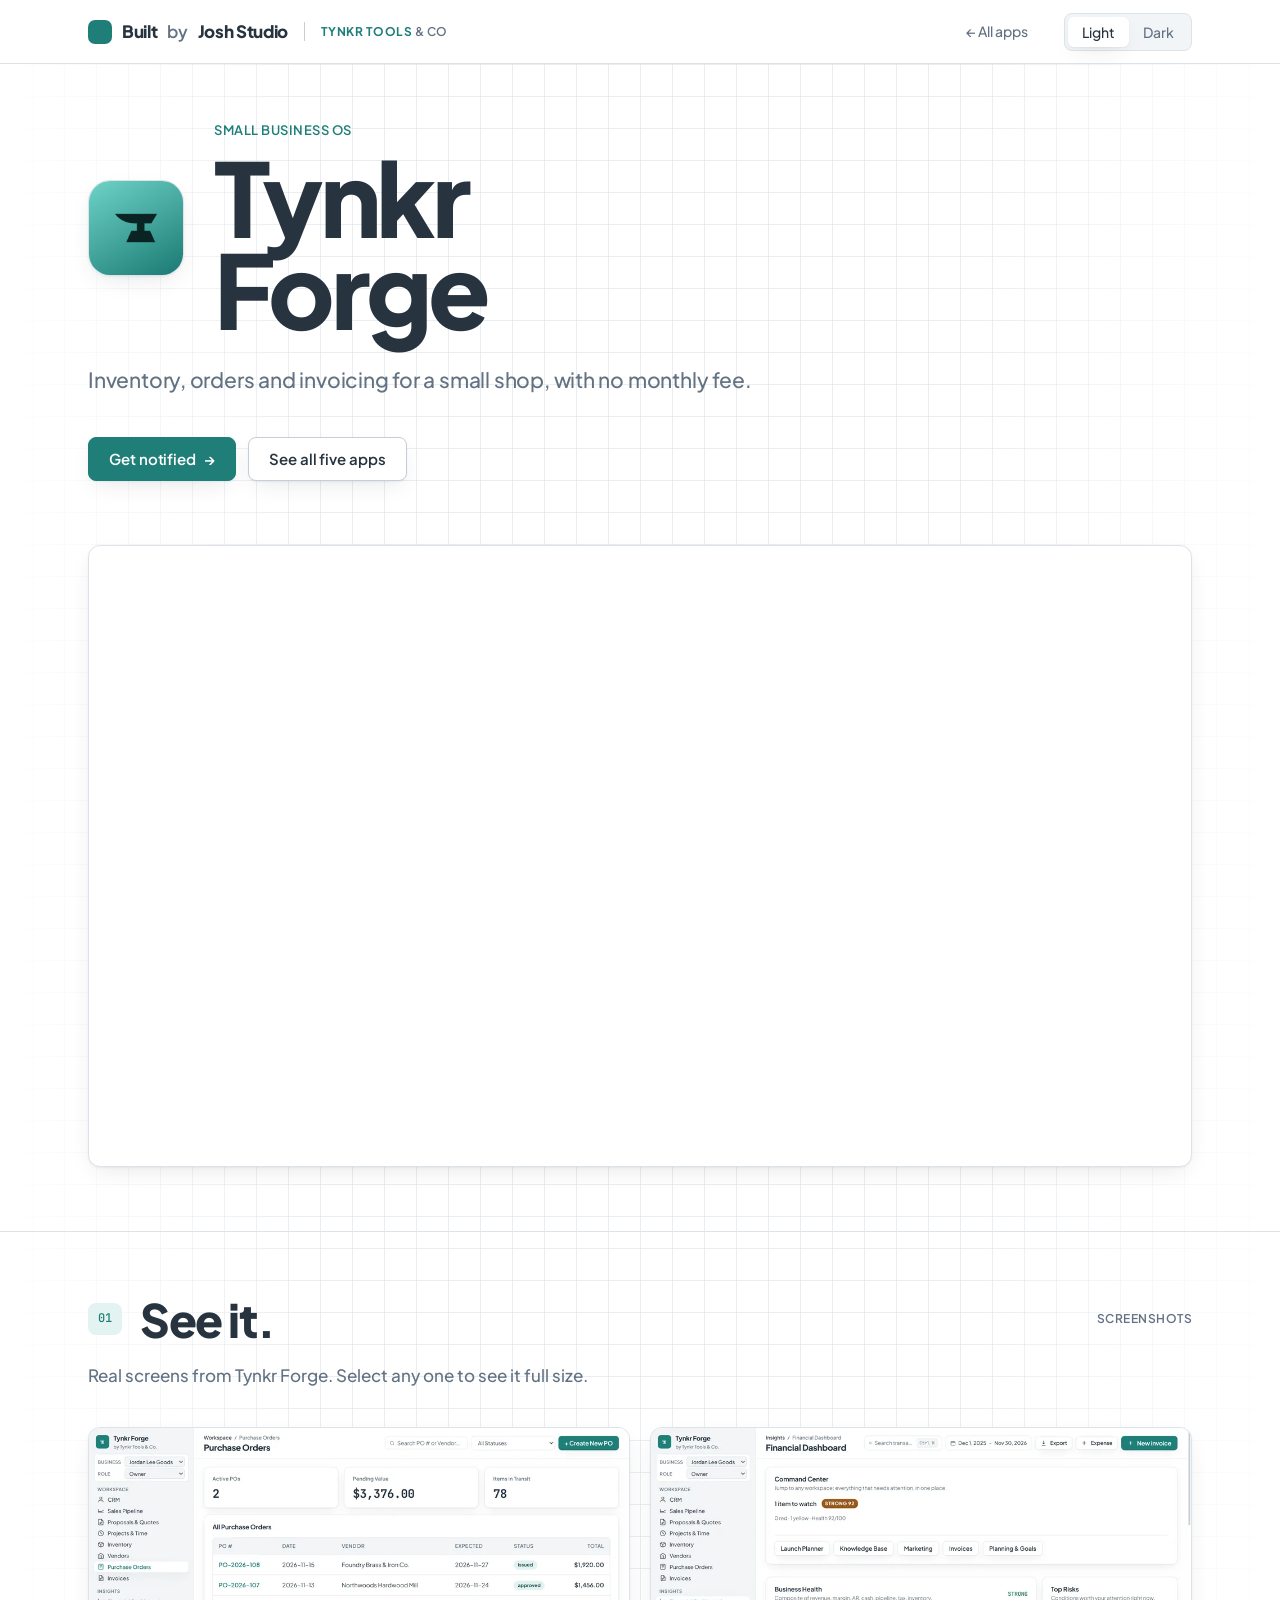
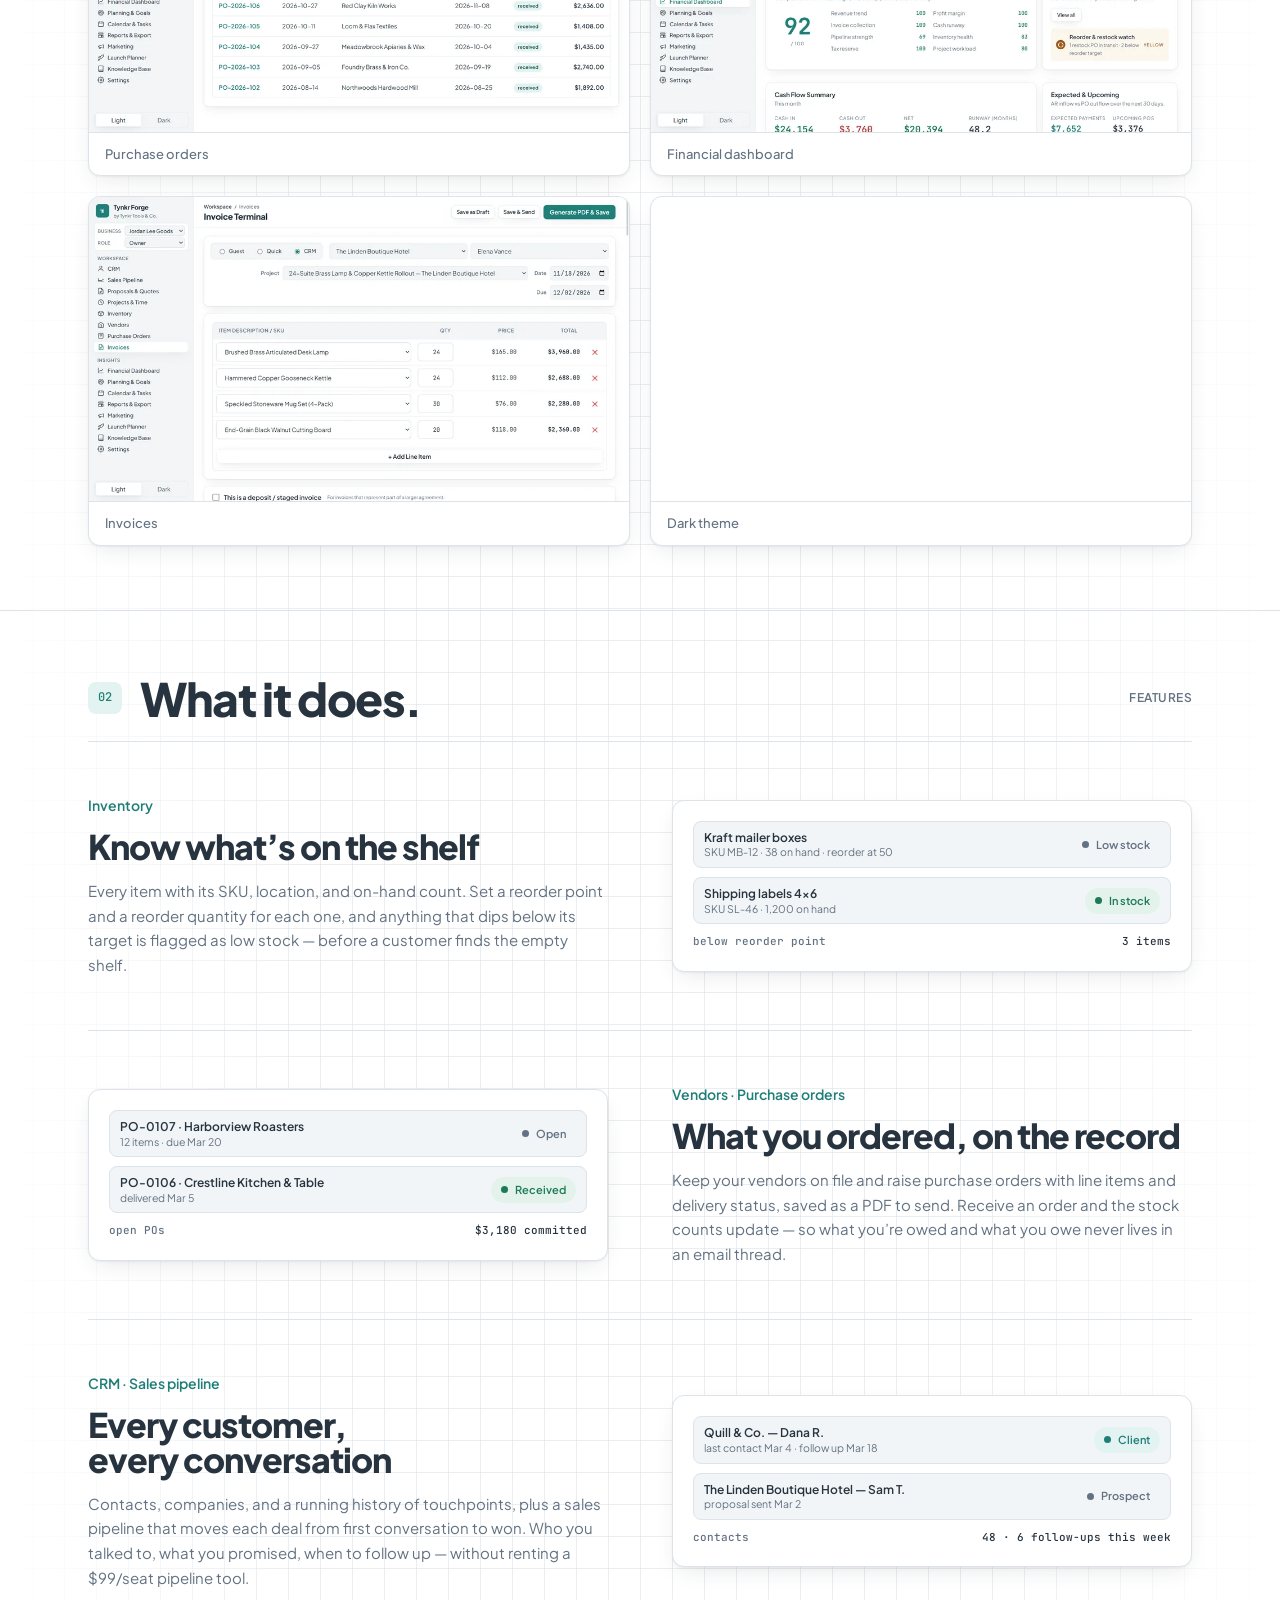
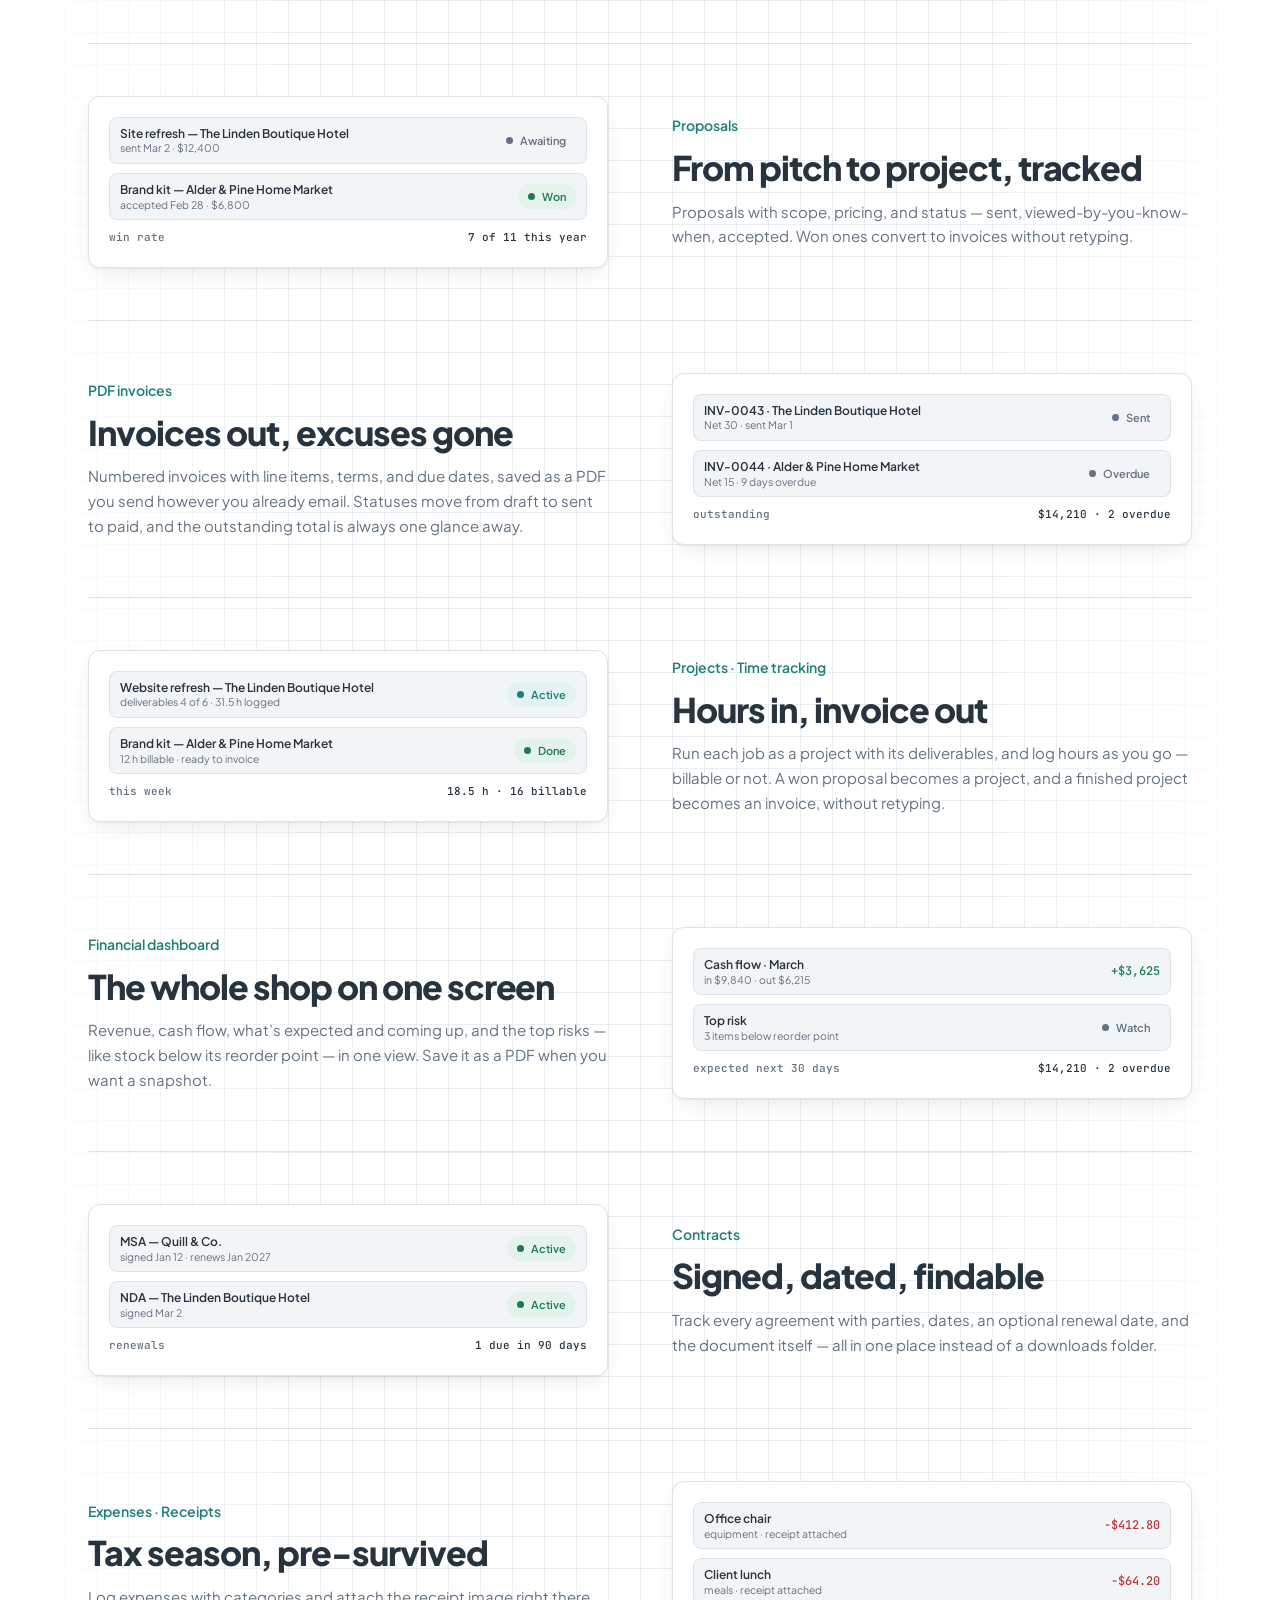
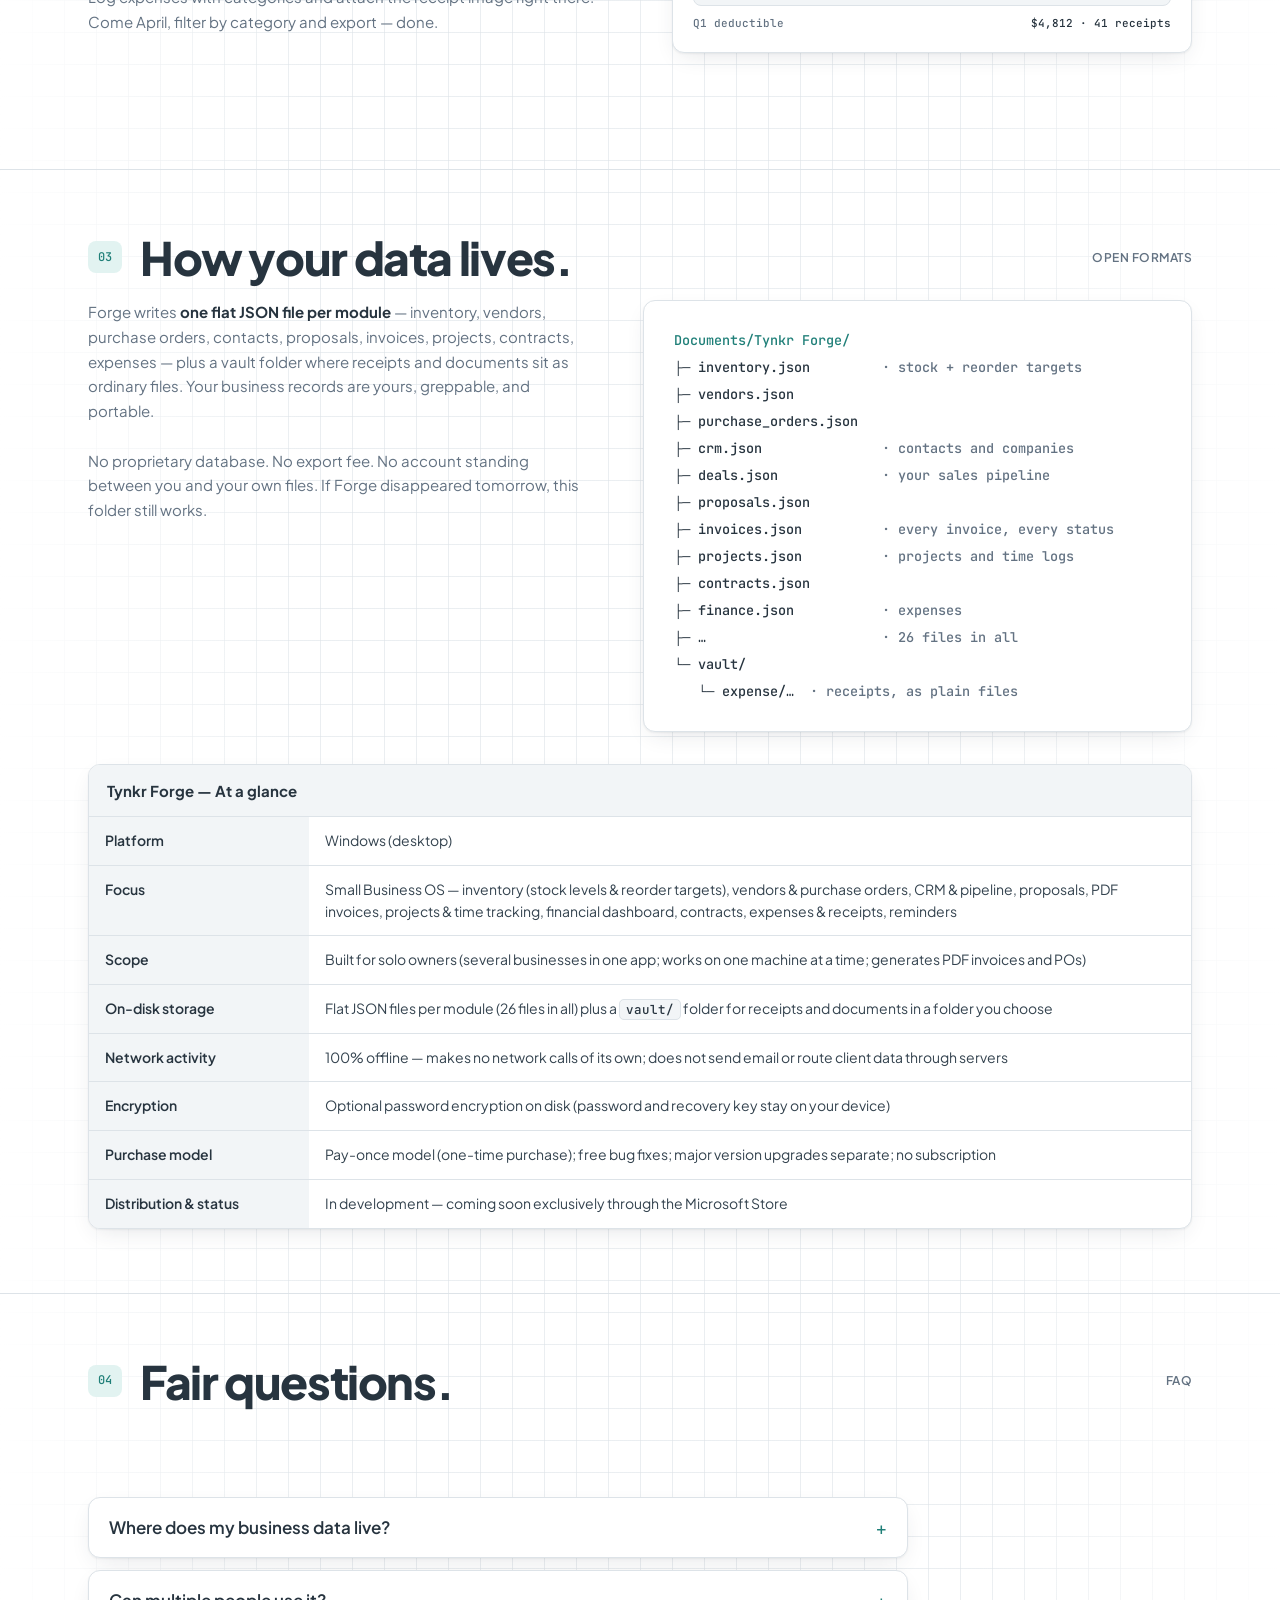
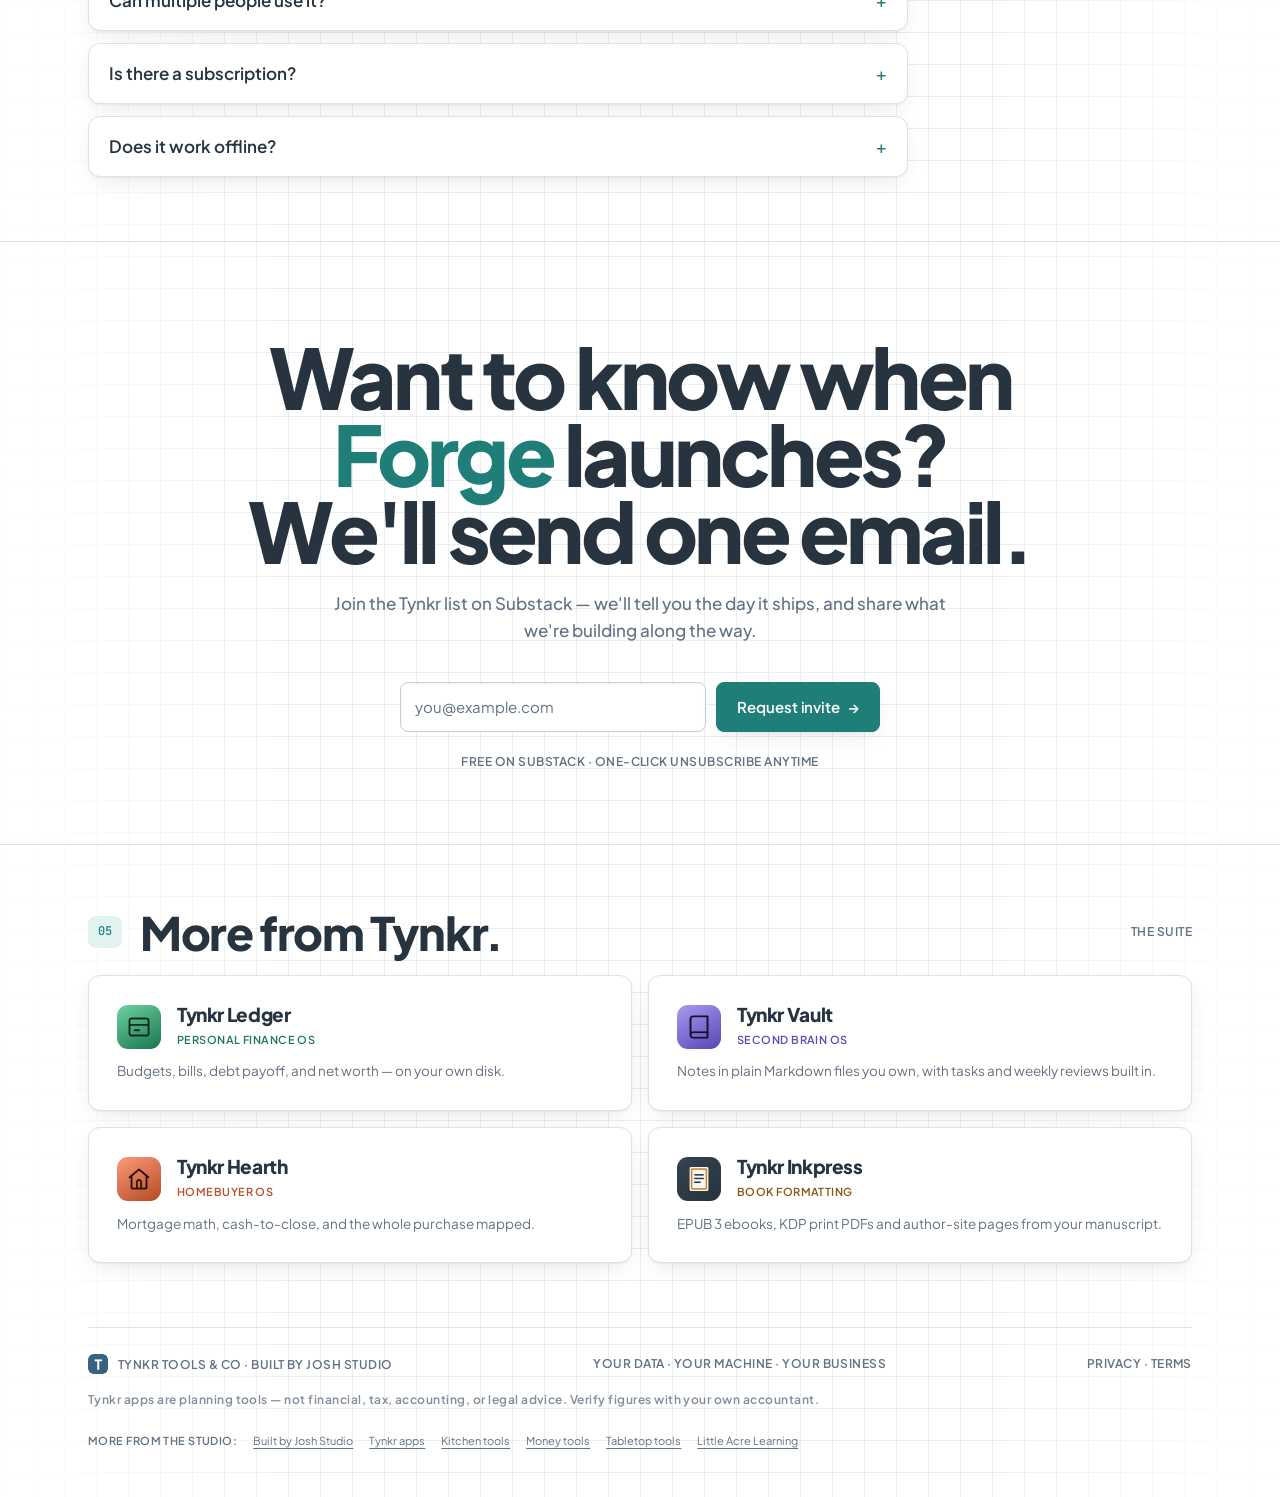
==== commit ee3628bc: "Harden GA4 privacy defaults and strip non-UTM query params" ====
--- a/forge/index.html
+++ b/forge/index.html
@@ -7,8 +7,11 @@
 <script>
   window.dataLayer = window.dataLayer || [];
   function gtag(){dataLayer.push(arguments);}
+  gtag('consent', 'default', { ad_storage: 'denied', ad_user_data: 'denied', ad_personalization: 'denied' });
+  gtag('set', 'ads_data_redaction', true);
   gtag('js', new Date());
-  gtag('config', 'G-QDSPBB7S9J');
+  var gaKeep = new URLSearchParams(); new URLSearchParams(location.search).forEach(function (v, k) { if (k.indexOf('utm_') === 0) gaKeep.append(k, v); });
+  gtag('config', 'G-QDSPBB7S9J', { page_location: location.origin + location.pathname + (gaKeep.toString() ? '?' + gaKeep.toString() : ''), page_referrer: document.referrer.split(/[?#]/)[0], allow_google_signals: false, allow_ad_personalization_signals: false });
 </script>
 <meta name="viewport" content="width=device-width,initial-scale=1">
 <title>Tynkr Forge — Local-First Small Business OS for Windows</title>
